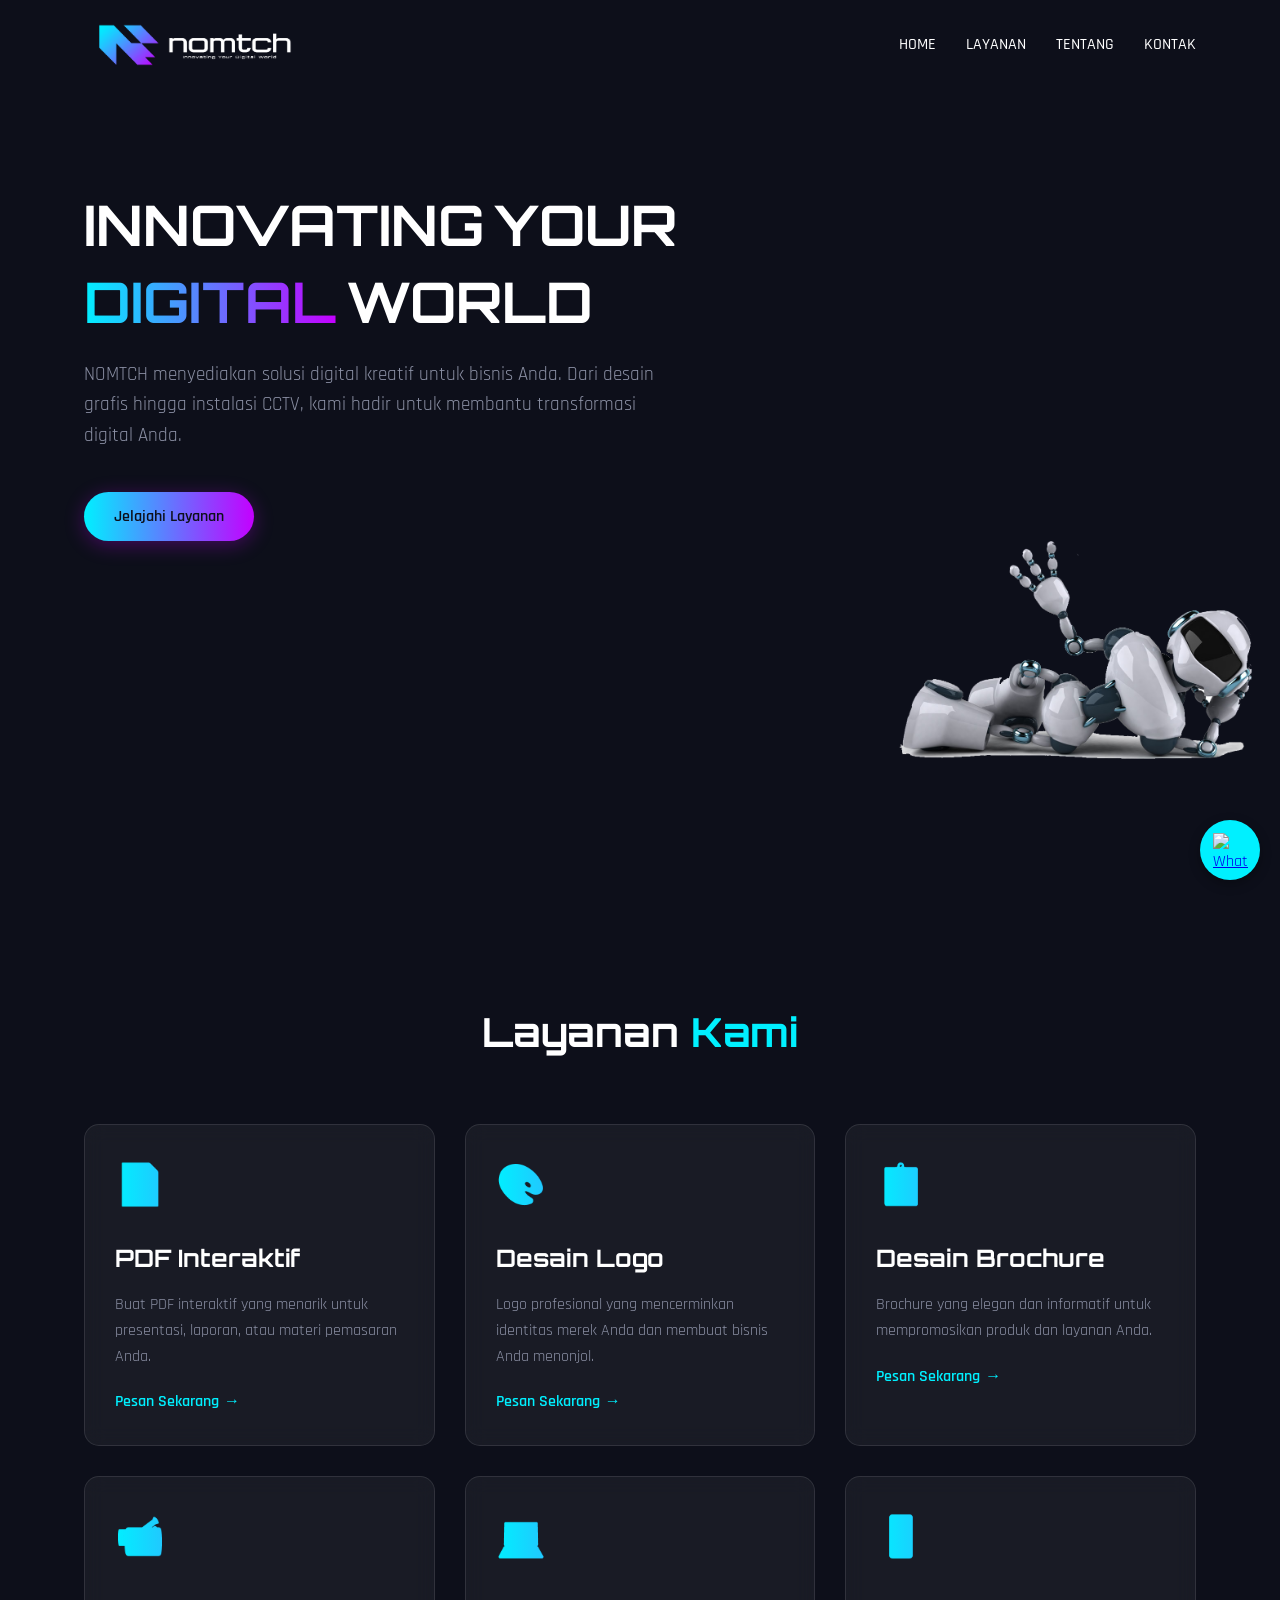
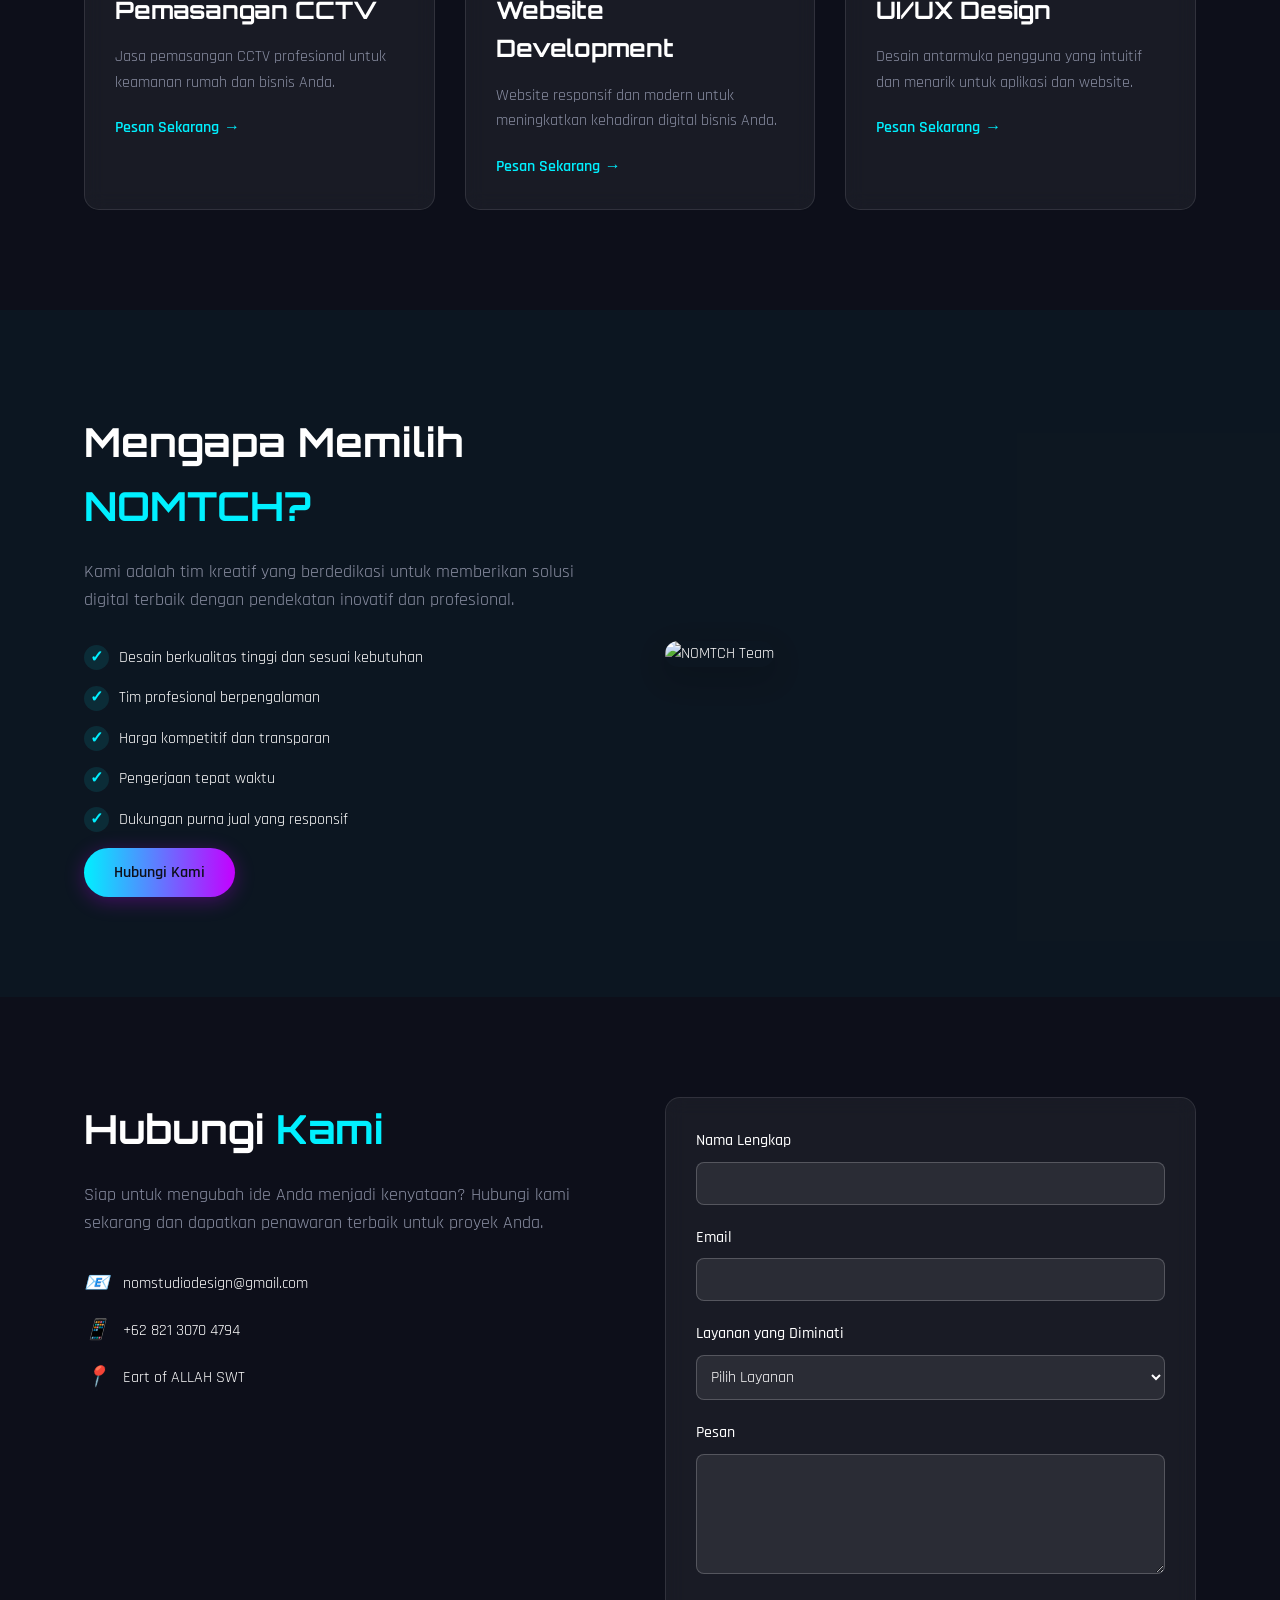
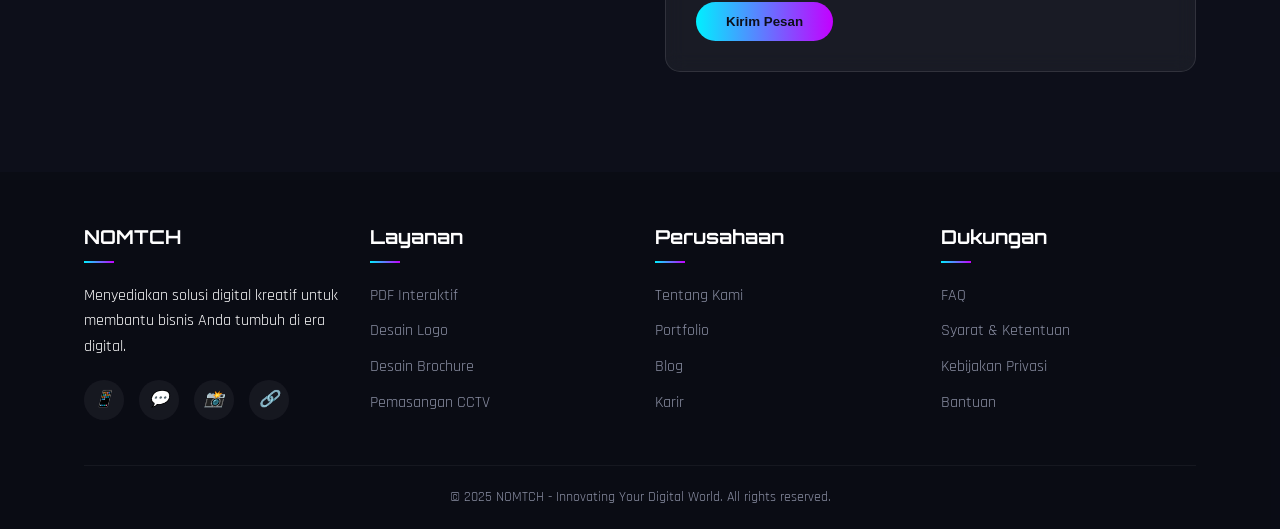
==== index.html @ b10a1c75 "first commit" ====
<!DOCTYPE html>
<html lang="id">
  <head>
    <meta charset="UTF-8" />
    <meta name="viewport" content="width=device-width, initial-scale=1.0" />
    <title>NOMTCH - Innovating Your Digital World</title>
    <link rel="icon" type="image/png" href="icon.png" />
    <link rel="preconnect" href="https://fonts.googleapis.com" />
    <link rel="preconnect" href="https://fonts.gstatic.com" crossorigin />
    <link
      href="https://fonts.googleapis.com/css2?family=Orbitron:wght@400;700;900&family=Rajdhani:wght@300;400;500;600;700&display=swap"
      rel="stylesheet"
    />
    <script src="https://cdnjs.cloudflare.com/ajax/libs/gsap/3.12.2/gsap.min.js"></script>
    <script src="https://cdnjs.cloudflare.com/ajax/libs/gsap/3.12.2/ScrollTrigger.min.js"></script>

    <style>
      :root {
        --dark: #0d0f1a;
        --cyan: #00f0ff;
        --purple: #c400ff;
        --white: #ffffff;
        --gray: #8a8fa3;
      }

      * {
        margin: 0;
        padding: 0;
        box-sizing: border-box;
      }

      body {
        font-family: 'Rajdhani', sans-serif;
        background-color: var(--dark);
        color: var(--white);
        overflow-x: hidden;
        line-height: 1.6;
      }

      h1,
      h2,
      h3,
      h4,
      h5 {
        font-family: 'Orbitron', sans-serif;
        font-weight: 700;
        margin-bottom: 1rem;
      }

      .container {
        width: 90%;
        max-width: 1200px;
        margin: 0 auto;
        padding: 0 20px;
      }

      /* Header & Navigation */
      header {
        padding: 20px 0;
        position: fixed;
        width: 100%;
        z-index: 1000;
        transition: background 0.3s ease;
      }

      header.scrolled {
        background: rgba(13, 15, 26, 0.95);
        backdrop-filter: blur(10px);
        box-shadow: 0 5px 20px rgba(0, 0, 0, 0.2);
      }

      .header-container {
        display: flex;
        justify-content: space-between;
        align-items: center;
      }

      .logo {
        display: inline-block;
      }

      .logo-img {
        height: 50px; /* atur sesuai kebutuhan */
        width: auto;
        display: block;
      }

      .nav-links {
        display: flex;
        list-style: none;
      }

      .nav-links li {
        margin-left: 30px;
      }

      .nav-links a {
        color: var(--white);
        text-decoration: none;
        font-weight: 500;
        font-size: 16px;
        transition: color 0.3s ease;
        position: relative;
        text-transform: uppercase;
      }

      .nav-links a:hover {
        color: var(--cyan);
      }

      .nav-links a::after {
        content: '';
        position: absolute;
        width: 0;
        height: 2px;
        bottom: -5px;
        left: 0;
        background: linear-gradient(90deg, var(--cyan), var(--purple));
        transition: width 0.3s ease;
      }

      .nav-links a:hover::after {
        width: 100%;
      }

      .mobile-menu-btn {
        display: none;
        background: none;
        border: none;
        color: var(--white);
        font-size: 24px;
        cursor: pointer;
      }

      /* WhatsApp Floating Button */
      .whatsapp-float {
        position: fixed;
        width: 60px;
        height: 60px;
        bottom: 20px;
        right: 20px;
        background-color: var(--cyan);
        border-radius: 50%;
        display: flex;
        align-items: center;
        justify-content: center;
        box-shadow: 0px 4px 12px rgba(0, 0, 0, 0.3);
        z-index: 999;
        transition: transform 0.3s ease, box-shadow 0.3s ease;
      }

      .whatsapp-float img {
        width: 35px;
        height: 35px;
      }

      .whatsapp-float:hover {
        transform: scale(1.1);
        box-shadow: 0px 6px 16px rgba(0, 0, 0, 0.4);
      }

      /* Hero Section */
      .hero {
        min-height: 100vh;
        display: flex;
        align-items: center;
        padding: 100px 0 50px;
        position: relative;
        overflow: hidden;
      }

      .hero-grid {
        display: grid;
        grid-template-columns: repeat(auto-fit, minmax(300px, 1fr));
        align-items: center;
        gap: 40px;
      }

      .hero-content {
        max-width: 650px;
        position: relative;
        z-index: 2;
      }

      .hero-title {
        font-size: 3.5rem;
        margin-bottom: 1.5rem;
        line-height: 1.2;
        display: flex;
        flex-wrap: wrap;
        gap: 10px;
        text-transform: uppercase; /* semua huruf gede */
      }

      .hero-title .word {
        opacity: 0;
        transform: translateY(30px);
        animation: fadeInUp 0.6s forwards;
      }

      .hero-title .word:nth-child(1) {
        animation-delay: 0.2s;
      }
      .hero-title .word:nth-child(2) {
        animation-delay: 0.4s;
      }
      .hero-title .word:nth-child(3) {
        animation-delay: 0.6s;
      }
      .hero-title .word:nth-child(4) {
        animation-delay: 0.8s;
      }

      .hero-title .gradient {
        background: linear-gradient(90deg, var(--cyan), var(--purple));
        -webkit-background-clip: text;
        background-clip: text;
        color: transparent;
      }

      .hero-desc {
        font-size: 1.2rem;
        color: var(--gray);
        margin-bottom: 2.5rem;
        max-width: 90%;
        opacity: 0;
        transform: translateY(20px);
        animation: fadeInUp 0.6s forwards 1s;
      }

      .btn {
        display: inline-block;
        padding: 12px 30px;
        border-radius: 30px;
        text-decoration: none;
        font-weight: 600;
        font-size: 16px;
        transition: all 0.3s ease;
        cursor: pointer;
        border: none;
        outline: none;
        position: relative;
        z-index: 3;
        opacity: 0;
        transform: translateY(20px);
        animation: fadeInUp 0.6s forwards 1.4s;
      }

      .btn-primary {
        background: linear-gradient(90deg, var(--cyan), var(--purple));
        color: var(--dark);
        box-shadow: 0 4px 20px rgba(196, 0, 255, 0.3);
      }

      .btn-primary:hover {
        transform: translateY(-3px);
        box-shadow: 0 8px 25px rgba(196, 0, 255, 0.4);
      }

      .hero-image {
        display: flex;
        justify-content: flex-end; /* dorong ke kanan */
        align-items: center;
        position: relative;
      }

      .hero-image img {
        max-width: 100%;
        width: 400px; /* atur ukuran sesuai selera */
        animation: float 4s ease-in-out infinite;
        margin-right: -80px; /* tarik lebih kanan, adjust angka ini */
        margin-bottom: 0px;
      }

      /* Animations */
      @keyframes fadeInUp {
        to {
          opacity: 1;
          transform: translateY(0);
        }
      }

      @keyframes float {
        0% {
          transform: translateY(0);
        }
        50% {
          transform: translateY(-20px);
        }
        100% {
          transform: translateY(0);
        }
      }

      /* Services Section */
      .services {
        padding: 100px 0;
      }

      .section-title {
        text-align: center;
        margin-bottom: 60px;
        font-size: 2.5rem;
      }

      .section-title span {
        color: var(--cyan);
      }

      .services-grid {
        display: grid;
        grid-template-columns: repeat(auto-fit, minmax(300px, 1fr));
        gap: 30px;
      }

      .service-card {
        background: rgba(255, 255, 255, 0.05);
        border-radius: 15px;
        padding: 30px;
        transition: transform 0.3s ease, box-shadow 0.3s ease;
        position: relative;
        overflow: hidden;
        backdrop-filter: blur(10px);
        border: 1px solid rgba(255, 255, 255, 0.1);
      }

      .service-card::before {
        content: '';
        position: absolute;
        top: 0;
        left: 0;
        width: 100%;
        height: 100%;
        background: linear-gradient(
          45deg,
          rgba(0, 240, 255, 0.1),
          rgba(196, 0, 255, 0.1)
        );
        opacity: 0;
        transition: opacity 0.3s ease;
        z-index: -1;
      }

      .service-card:hover {
        transform: translateY(-10px);
        box-shadow: 0 10px 30px rgba(0, 0, 0, 0.2);
      }

      .service-card:hover::before {
        opacity: 1;
      }

      .service-icon {
        font-size: 40px;
        margin-bottom: 20px;
        background: linear-gradient(90deg, var(--cyan), var(--purple));
        -webkit-background-clip: text;
        background-clip: text;
        color: transparent;
      }

      .service-title {
        font-size: 1.5rem;
        margin-bottom: 15px;
      }

      .service-desc {
        color: var(--gray);
        margin-bottom: 20px;
      }

      .service-link {
        color: var(--cyan);
        text-decoration: none;
        font-weight: 600;
        display: inline-flex;
        align-items: center;
      }

      .service-link span {
        margin-left: 5px;
        transition: transform 0.3s ease;
      }

      .service-link:hover span {
        transform: translateX(5px);
      }

      /* About Section */
      .about {
        padding: 100px 0;
        background: rgba(0, 240, 255, 0.03);
      }

      .about-grid {
        display: grid;
        grid-template-columns: 1fr 1fr;
        gap: 50px;
        align-items: center;
      }

      .about-content h2 {
        font-size: 2.5rem;
        margin-bottom: 20px;
      }

      .about-content h2 span {
        color: var(--cyan);
      }

      .about-desc {
        color: var(--gray);
        margin-bottom: 30px;
        font-size: 1.1rem;
      }

      .about-features {
        list-style: none;
      }

      .about-features li {
        margin-bottom: 15px;
        display: flex;
        align-items: center;
      }

      .about-features li::before {
        content: '✓';
        color: var(--cyan);
        font-weight: bold;
        margin-right: 10px;
        background: rgba(0, 240, 255, 0.1);
        width: 25px;
        height: 25px;
        border-radius: 50%;
        display: flex;
        align-items: center;
        justify-content: center;
      }

      .about-image {
        position: relative;
      }

      .about-img {
        width: 100%;
        border-radius: 15px;
        box-shadow: 0 10px 30px rgba(0, 0, 0, 0.2);
      }

      /* Contact Section */
      .contact {
        padding: 100px 0;
      }

      .contact-grid {
        display: grid;
        grid-template-columns: 1fr 1fr;
        gap: 50px;
      }

      .contact-info {
        padding-right: 30px;
      }

      .contact-title {
        font-size: 2.5rem;
        margin-bottom: 20px;
      }

      .contact-title span {
        color: var(--cyan);
      }

      .contact-desc {
        color: var(--gray);
        margin-bottom: 30px;
        font-size: 1.1rem;
      }

      .contact-details {
        list-style: none;
      }

      .contact-details li {
        margin-bottom: 15px;
        display: flex;
        align-items: center;
      }

      .contact-details li i {
        color: var(--cyan);
        font-size: 20px;
        margin-right: 15px;
        width: 24px;
      }

      .contact-form {
        background: rgba(255, 255, 255, 0.05);
        padding: 30px;
        border-radius: 15px;
        backdrop-filter: blur(10px);
        border: 1px solid rgba(255, 255, 255, 0.1);
      }

      .form-group {
        margin-bottom: 20px;
      }

      .form-label {
        display: block;
        margin-bottom: 8px;
        font-weight: 500;
      }

      .form-input,
      .form-textarea {
        width: 100%;
        padding: 12px 15px;
        border-radius: 8px;
        background: rgba(255, 255, 255, 0.05);
        border: 1px solid rgba(255, 255, 255, 0.1);
        color: var(--white);
        font-family: inherit;
        transition: border 0.3s ease;
      }

      .form-input:focus,
      .form-textarea:focus {
        outline: none;
        border-color: var(--cyan);
      }

      .form-textarea {
        min-height: 120px;
        resize: vertical;
      }

      .submit-btn {
        background: linear-gradient(90deg, var(--cyan), var(--purple));
        color: var(--dark);
        padding: 12px 30px;
        border: none;
        border-radius: 30px;
        font-weight: 600;
        cursor: pointer;
        transition: all 0.3s ease;
        display: inline-block;
      }

      .submit-btn:hover {
        transform: translateY(-3px);
        box-shadow: 0 8px 25px rgba(196, 0, 255, 0.4);
      }

      .form-input,
      .form-textarea,
      .form-input option {
        background-color: rgba(
          255,
          255,
          255,
          0.08
        ); /* transparan dikit biar nyatu */
        color: #fff; /* teks putih */
        border: 1px solid rgba(255, 255, 255, 0.2);
        border-radius: 8px;
        padding: 10px;
        font-size: 1rem;
      }

      .form-input:focus,
      .form-textarea:focus {
        outline: none;
        border-color: var(--cyan);
        box-shadow: 0 0 0 2px rgba(0, 240, 255, 0.3);
      }

      /* option dropdown pas kebuka */
      .form-input option {
        background: #1f2432; /* warna gelap biar kebaca */
        color: #fff;
      }

      /* Footer */
      footer {
        background: rgba(0, 0, 0, 0.2);
        padding: 50px 0 20px;
      }

      .footer-grid {
        display: grid;
        grid-template-columns: repeat(4, 1fr);
        gap: 30px;
        margin-bottom: 40px;
      }

      .footer-col h3 {
        font-size: 1.2rem;
        margin-bottom: 20px;
        position: relative;
        padding-bottom: 10px;
      }

      .footer-col h3::after {
        content: '';
        position: absolute;
        left: 0;
        bottom: 0;
        width: 30px;
        height: 2px;
        background: linear-gradient(90deg, var(--cyan), var(--purple));
      }

      .footer-links {
        list-style: none;
      }

      .footer-links li {
        margin-bottom: 10px;
      }

      .footer-links a {
        color: var(--gray);
        text-decoration: none;
        transition: color 0.3s ease;
      }

      .footer-links a:hover {
        color: var(--cyan);
      }

      .social-links {
        display: flex;
        gap: 15px;
        margin-top: 20px;
      }

      .social-links a {
        display: flex;
        align-items: center;
        justify-content: center;
        width: 40px;
        height: 40px;
        border-radius: 50%;
        background: rgba(255, 255, 255, 0.05);
        color: var(--white);
        text-decoration: none;
        transition: all 0.3s ease;
      }

      .social-links a:hover {
        background: linear-gradient(90deg, var(--cyan), var(--purple));
        transform: translateY(-3px);
      }

      .footer-bottom {
        text-align: center;
        padding-top: 20px;
        border-top: 1px solid rgba(255, 255, 255, 0.05);
        color: var(--gray);
        font-size: 0.9rem;
      }

      /* Stars Background */
      .stars {
        position: fixed;
        top: 0;
        left: 0;
        width: 100%;
        height: 100%;
        z-index: -2;
        pointer-events: none;
      }

      .star {
        position: absolute;
        background: var(--white);
        border-radius: 50%;
        animation: twinkle linear infinite;
      }

      @keyframes twinkle {
        0%,
        100% {
          opacity: 0.2;
        }
        50% {
          opacity: 1;
        }
      }

      /* Responsive Styles */
      @media (max-width: 992px) {
        .about-grid,
        .contact-grid {
          grid-template-columns: 1fr;
        }

        .footer-grid {
          grid-template-columns: repeat(2, 1fr);
        }

        .hero-title {
          font-size: 2.8rem;
        }
      }

      @media (max-width: 768px) {
        .nav-links {
          display: none;
          position: absolute;
          top: 80px;
          left: 0;
          width: 100%;
          background: rgba(13, 15, 26, 0.95);
          flex-direction: column;
          padding: 20px;
          backdrop-filter: blur(10px);
        }

        .nav-links.active {
          display: flex;
        }

        .nav-links li {
          margin: 15px 0;
        }

        .mobile-menu-btn {
          display: block;
        }

        .hero-title {
          font-size: 2.3rem;
        }

        .hero-desc {
          font-size: 1rem;
        }

        .section-title {
          font-size: 2rem;
        }
      }

      @media (max-width: 576px) {
        .footer-grid {
          grid-template-columns: 1fr;
        }

        .hero-title {
          font-size: 2rem;
        }
      }
    </style>
  </head>

  <!-- Floating WhatsApp -->
  <a href="https://wa.me/6282130704794" class="whatsapp-float" target="_blank">
    <img
      src="https://cdn-icons-png.flaticon.com/512/733/733585.png"
      alt="WhatsApp"
    />
  </a>

  <body>
    <!-- Stars Background -->
    <div class="stars" id="stars"></div>

    <!-- Header -->
    <header id="header">
      <div class="container header-container">
        <a href="#" class="logo">
          <img src="logo.png" alt="NOMTCH Logo" class="logo-img" />
        </a>

        <ul class="nav-links">
          <li><a href="#home">Home</a></li>
          <li><a href="#services">Layanan</a></li>
          <li><a href="#about">Tentang</a></li>
          <li><a href="#contact">Kontak</a></li>
        </ul>
        <button class="mobile-menu-btn">☰</button>
      </div>
    </header>

    <!-- Hero Section -->
    <section class="hero" id="home">
      <div class="container">
        <div class="hero-content">
          <h1 class="hero-title">
            <span class="word">Innovating</span>
            <span class="word">Your</span>
            <span class="word gradient">Digital</span>
            <span class="word">World</span>
          </h1>
          <p class="hero-desc">
            NOMTCH menyediakan solusi digital kreatif untuk bisnis Anda. Dari
            desain grafis hingga instalasi CCTV, kami hadir untuk membantu
            transformasi digital Anda.
          </p>
          <a href="#services" class="btn btn-primary">Jelajahi Layanan</a>
        </div>

        <!-- Astronaut Image -->
        <div class="hero-image">
          <img src="robot.png" alt="Astronaut" />
        </div>
      </div>
    </section>

    <!-- Services Section -->
    <section class="services" id="services">
      <div class="container">
        <h2 class="section-title">Layanan <span>Kami</span></h2>
        <div class="services-grid">
          <div class="service-card">
            <div class="service-icon">📄</div>
            <h3 class="service-title">PDF Interaktif</h3>
            <p class="service-desc">
              Buat PDF interaktif yang menarik untuk presentasi, laporan, atau
              materi pemasaran Anda.
            </p>
            <a href="#contact" class="service-link"
              >Pesan Sekarang <span>→</span></a
            >
          </div>
          <div class="service-card">
            <div class="service-icon">🎨</div>
            <h3 class="service-title">Desain Logo</h3>
            <p class="service-desc">
              Logo profesional yang mencerminkan identitas merek Anda dan
              membuat bisnis Anda menonjol.
            </p>
            <a href="#contact" class="service-link"
              >Pesan Sekarang <span>→</span></a
            >
          </div>
          <div class="service-card">
            <div class="service-icon">📋</div>
            <h3 class="service-title">Desain Brochure</h3>
            <p class="service-desc">
              Brochure yang elegan dan informatif untuk mempromosikan produk dan
              layanan Anda.
            </p>
            <a href="#contact" class="service-link"
              >Pesan Sekarang <span>→</span></a
            >
          </div>
          <div class="service-card">
            <div class="service-icon">📹</div>
            <h3 class="service-title">Pemasangan CCTV</h3>
            <p class="service-desc">
              Jasa pemasangan CCTV profesional untuk keamanan rumah dan bisnis
              Anda.
            </p>
            <a href="#contact" class="service-link"
              >Pesan Sekarang <span>→</span></a
            >
          </div>
          <div class="service-card">
            <div class="service-icon">💻</div>
            <h3 class="service-title">Website Development</h3>
            <p class="service-desc">
              Website responsif dan modern untuk meningkatkan kehadiran digital
              bisnis Anda.
            </p>
            <a href="#contact" class="service-link"
              >Pesan Sekarang <span>→</span></a
            >
          </div>
          <div class="service-card">
            <div class="service-icon">📱</div>
            <h3 class="service-title">UI/UX Design</h3>
            <p class="service-desc">
              Desain antarmuka pengguna yang intuitif dan menarik untuk aplikasi
              dan website.
            </p>
            <a href="#contact" class="service-link"
              >Pesan Sekarang <span>→</span></a
            >
          </div>
        </div>
      </div>
    </section>

    <!-- About Section -->
    <section class="about" id="about">
      <div class="container">
        <div class="about-grid">
          <div class="about-content">
            <h2>Mengapa Memilih <span>NOMTCH?</span></h2>
            <p class="about-desc">
              Kami adalah tim kreatif yang berdedikasi untuk memberikan solusi
              digital terbaik dengan pendekatan inovatif dan profesional.
            </p>
            <ul class="about-features">
              <li>Desain berkualitas tinggi dan sesuai kebutuhan</li>
              <li>Tim profesional berpengalaman</li>
              <li>Harga kompetitif dan transparan</li>
              <li>Pengerjaan tepat waktu</li>
              <li>Dukungan purna jual yang responsif</li>
            </ul>
            <a href="#contact" class="btn btn-primary">Hubungi Kami</a>
          </div>
          <div class="about-image">
            <img
              src="https://images.unsplash.com/photo-1533750349088-cd871a92f312?ixlib=rb-4.0.3&ixid=M3wxMjA3fDB8MHxwaG90by1wYWdlfHx8fGVufDB8fHx8fA%3D%3D&auto=format&fit=crop&w=800&q=80"
              alt="NOMTCH Team"
              class="about-img"
            />
          </div>
        </div>
      </div>
    </section>

    <!-- Contact Section -->
    <section class="contact" id="contact">
      <div class="container">
        <div class="contact-grid">
          <div class="contact-info">
            <h2 class="contact-title">Hubungi <span>Kami</span></h2>
            <p class="contact-desc">
              Siap untuk mengubah ide Anda menjadi kenyataan? Hubungi kami
              sekarang dan dapatkan penawaran terbaik untuk proyek Anda.
            </p>
            <ul class="contact-details">
              <li><i>📧</i> nomstudiodesign@gmail.com</li>
              <li><i>📱</i> +62 821 3070 4794</li>
              <li><i>📍</i> Eart of ALLAH SWT</li>
            </ul>
          </div>
          <div class="contact-form">
            <form id="contactForm">
              <div class="form-group">
                <label for="name" class="form-label">Nama Lengkap</label>
                <input
                  type="text"
                  id="name"
                  name="name"
                  class="form-input"
                  required
                />
              </div>

              <div class="form-group">
                <label for="email" class="form-label">Email</label>
                <input
                  type="email"
                  id="email"
                  name="email"
                  class="form-input"
                  required
                />
              </div>

              <div class="form-group">
                <label for="service" class="form-label"
                  >Layanan yang Diminati</label
                >
                <select id="service" name="service" class="form-input" required>
                  <option value="">Pilih Layanan</option>
                  <option value="pdf">PDF Interaktif</option>
                  <option value="logo">Desain Logo</option>
                  <option value="brochure">Desain Brochure</option>
                  <option value="cctv">Pemasangan CCTV</option>
                  <option value="website">Website Development</option>
                  <option value="uiux">UI/UX Design</option>
                </select>
              </div>

              <div class="form-group">
                <label for="message" class="form-label">Pesan</label>
                <textarea
                  id="message"
                  name="message"
                  class="form-textarea"
                  required
                ></textarea>
              </div>

              <button type="submit" class="submit-btn">Kirim Pesan</button>
            </form>
          </div>
        </div>
      </div>
    </section>

    <!-- Footer -->
    <footer>
      <div class="container">
        <div class="footer-grid">
          <div class="footer-col">
            <h3>NOMTCH</h3>
            <p>
              Menyediakan solusi digital kreatif untuk membantu bisnis Anda
              tumbuh di era digital.
            </p>
            <div class="social-links">
              <a href="#"><i>📱</i></a>
              <a href="#"><i>💬</i></a>
              <a href="#"><i>📸</i></a>
              <a href="#"><i>🔗</i></a>
            </div>
          </div>
          <div class="footer-col">
            <h3>Layanan</h3>
            <ul class="footer-links">
              <li><a href="#">PDF Interaktif</a></li>
              <li><a href="#">Desain Logo</a></li>
              <li><a href="#">Desain Brochure</a></li>
              <li><a href="#">Pemasangan CCTV</a></li>
            </ul>
          </div>
          <div class="footer-col">
            <h3>Perusahaan</h3>
            <ul class="footer-links">
              <li><a href="#">Tentang Kami</a></li>
              <li><a href="#">Portfolio</a></li>
              <li><a href="#">Blog</a></li>
              <li><a href="#">Karir</a></li>
            </ul>
          </div>
          <div class="footer-col">
            <h3>Dukungan</h3>
            <ul class="footer-links">
              <li><a href="#">FAQ</a></li>
              <li><a href="#">Syarat & Ketentuan</a></li>
              <li><a href="#">Kebijakan Privasi</a></li>
              <li><a href="#">Bantuan</a></li>
            </ul>
          </div>
        </div>
        <div class="footer-bottom">
          <p>
            &copy; 2025 NOMTCH - Innovating Your Digital World. All rights
            reserved.
          </p>
        </div>
      </div>
    </footer>

    <script src="https://cdn.jsdelivr.net/npm/emailjs-com@3/dist/email.min.js"></script>

    <script>
      // Create stars background
      function createStars() {
        const stars = document.getElementById('stars')
        const starsCount = 150

        for (let i = 0; i < starsCount; i++) {
          const star = document.createElement('div')
          star.classList.add('star')

          const size = Math.random() * 3
          star.style.width = `${size}px`
          star.style.height = `${size}px`

          star.style.left = `${Math.random() * 100}%`
          star.style.top = `${Math.random() * 100}%`

          star.style.animationDuration = `${Math.random() * 3 + 2}s`
          star.style.animationDelay = `${Math.random() * 2}s`

          stars.appendChild(star)
        }
      }

      // Header scroll effect
      function handleHeaderScroll() {
        const header = document.getElementById('header')
        if (window.scrollY > 50) {
          header.classList.add('scrolled')
        } else {
          header.classList.remove('scrolled')
        }
      }

      // GSAP Animations
      function initAnimations() {
        // Register ScrollTrigger plugin
        gsap.registerPlugin(ScrollTrigger)

        // Hero section animation
        gsap.from('.hero-title', {
          duration: 1,
          y: 50,
          opacity: 0,
          ease: 'power3.out'
        })

        gsap.from('.hero-desc', {
          duration: 1,
          y: 30,
          opacity: 0,
          delay: 0.3,
          ease: 'power3.out'
        })

        gsap.from('.btn-primary', {
          duration: 1,
          y: 30,
          opacity: 0,
          delay: 0.6,
          ease: 'power3.out'
        })

        // Services animation
        gsap.from('.service-card', {
          scrollTrigger: {
            trigger: '.services',
            start: 'top 80%'
          },
          duration: 0.8,
          y: 50,
          opacity: 0,
          stagger: 0.2,
          ease: 'power3.out'
        })

        // About section animation
        gsap.from('.about-content', {
          scrollTrigger: {
            trigger: '.about',
            start: 'top 80%'
          },
          duration: 1,
          x: -50,
          opacity: 0,
          ease: 'power3.out'
        })

        gsap.from('.about-img', {
          scrollTrigger: {
            trigger: '.about',
            start: 'top 80%'
          },
          duration: 1,
          x: 50,
          opacity: 0,
          ease: 'power3.out'
        })

        // Contact section animation
        gsap.from('.contact-info', {
          scrollTrigger: {
            trigger: '.contact',
            start: 'top 80%'
          },
          duration: 1,
          x: -50,
          opacity: 0,
          ease: 'power3.out'
        })

        gsap.from('.contact-form', {
          scrollTrigger: {
            trigger: '.contact',
            start: 'top 80%'
          },
          duration: 1,
          x: 50,
          opacity: 0,
          ease: 'power3.out'
        })
      }

      // EMAILJS

      ;(function () {
        emailjs.init('jaUDXIFQC9A7j6F-B') // public key lu
      })()

      document
        .getElementById('contactForm')
        .addEventListener('submit', function (e) {
          e.preventDefault()

          const form = e.target
          const templateParams = {
            name: form.name.value,
            email: form.email.value,
            service: form.service.value,
            message: form.message.value
          }

          // 1. Kirim pesan utama (masuk ke inbox lu / admin)
          emailjs
            .send('service_rhet2fp', 'template_3m1vei7', templateParams)
            .then(
              function () {
                console.log('Pesan utama terkirim ke admin ✅')

                // 2. Kirim auto-reply ke user
                emailjs
                  .send('service_rhet2fp', 'template_etfncgn', templateParams)
                  .then(
                    function () {
                      alert('Pesan berhasil dikirim! Silakan cek email kamu 🚀')
                      form.reset()
                    },
                    function (error) {
                      console.error('Gagal kirim auto-reply:', error)
                    }
                  )
              },
              function (error) {
                alert('Gagal kirim pesan: ' + JSON.stringify(error))
              }
            )
        })

      // Mobile menu toggle
      function initMobileMenu() {
        const mobileMenuBtn = document.querySelector('.mobile-menu-btn')
        const navLinks = document.querySelector('.nav-links')

        mobileMenuBtn.addEventListener('click', function () {
          navLinks.classList.toggle('active')
        })

        // Close menu when clicking on a link
        const navItems = document.querySelectorAll('.nav-links a')
        navItems.forEach((item) => {
          item.addEventListener('click', function () {
            navLinks.classList.remove('active')
          })
        })
      }

      // Smooth scrolling for navigation links
      function initSmoothScrolling() {
        document.querySelectorAll('a[href^="#"]').forEach((anchor) => {
          anchor.addEventListener('click', function (e) {
            e.preventDefault()

            const targetId = this.getAttribute('href')
            if (targetId === '#') return

            const targetElement = document.querySelector(targetId)
            if (targetElement) {
              window.scrollTo({
                top: targetElement.offsetTop - 80,
                behavior: 'smooth'
              })
            }
          })
        })
      }

      // Initialize everything when DOM is loaded
      document.addEventListener('DOMContentLoaded', function () {
        createStars()
        window.addEventListener('scroll', handleHeaderScroll)
        initAnimations()
        handleFormSubmit()
        initMobileMenu()
        initSmoothScrolling()
      })
    </script>
  </body>
</html>
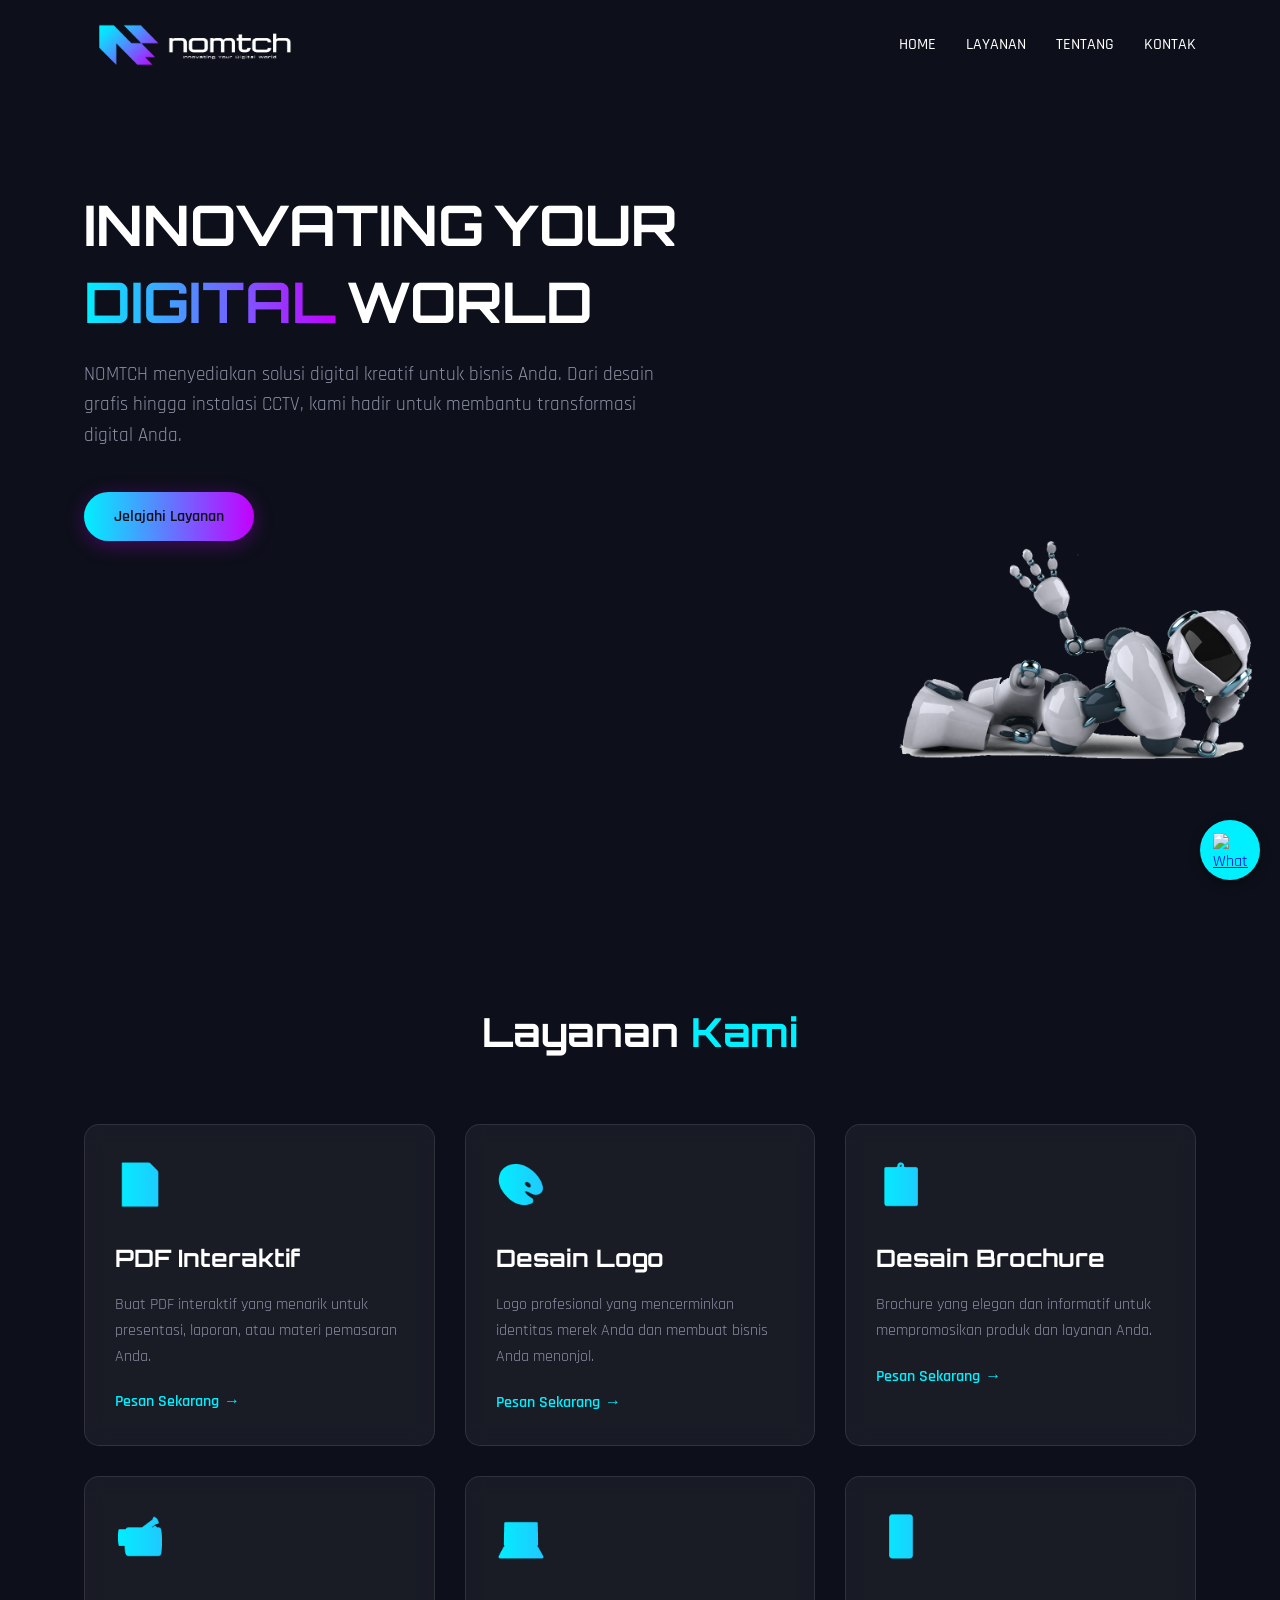
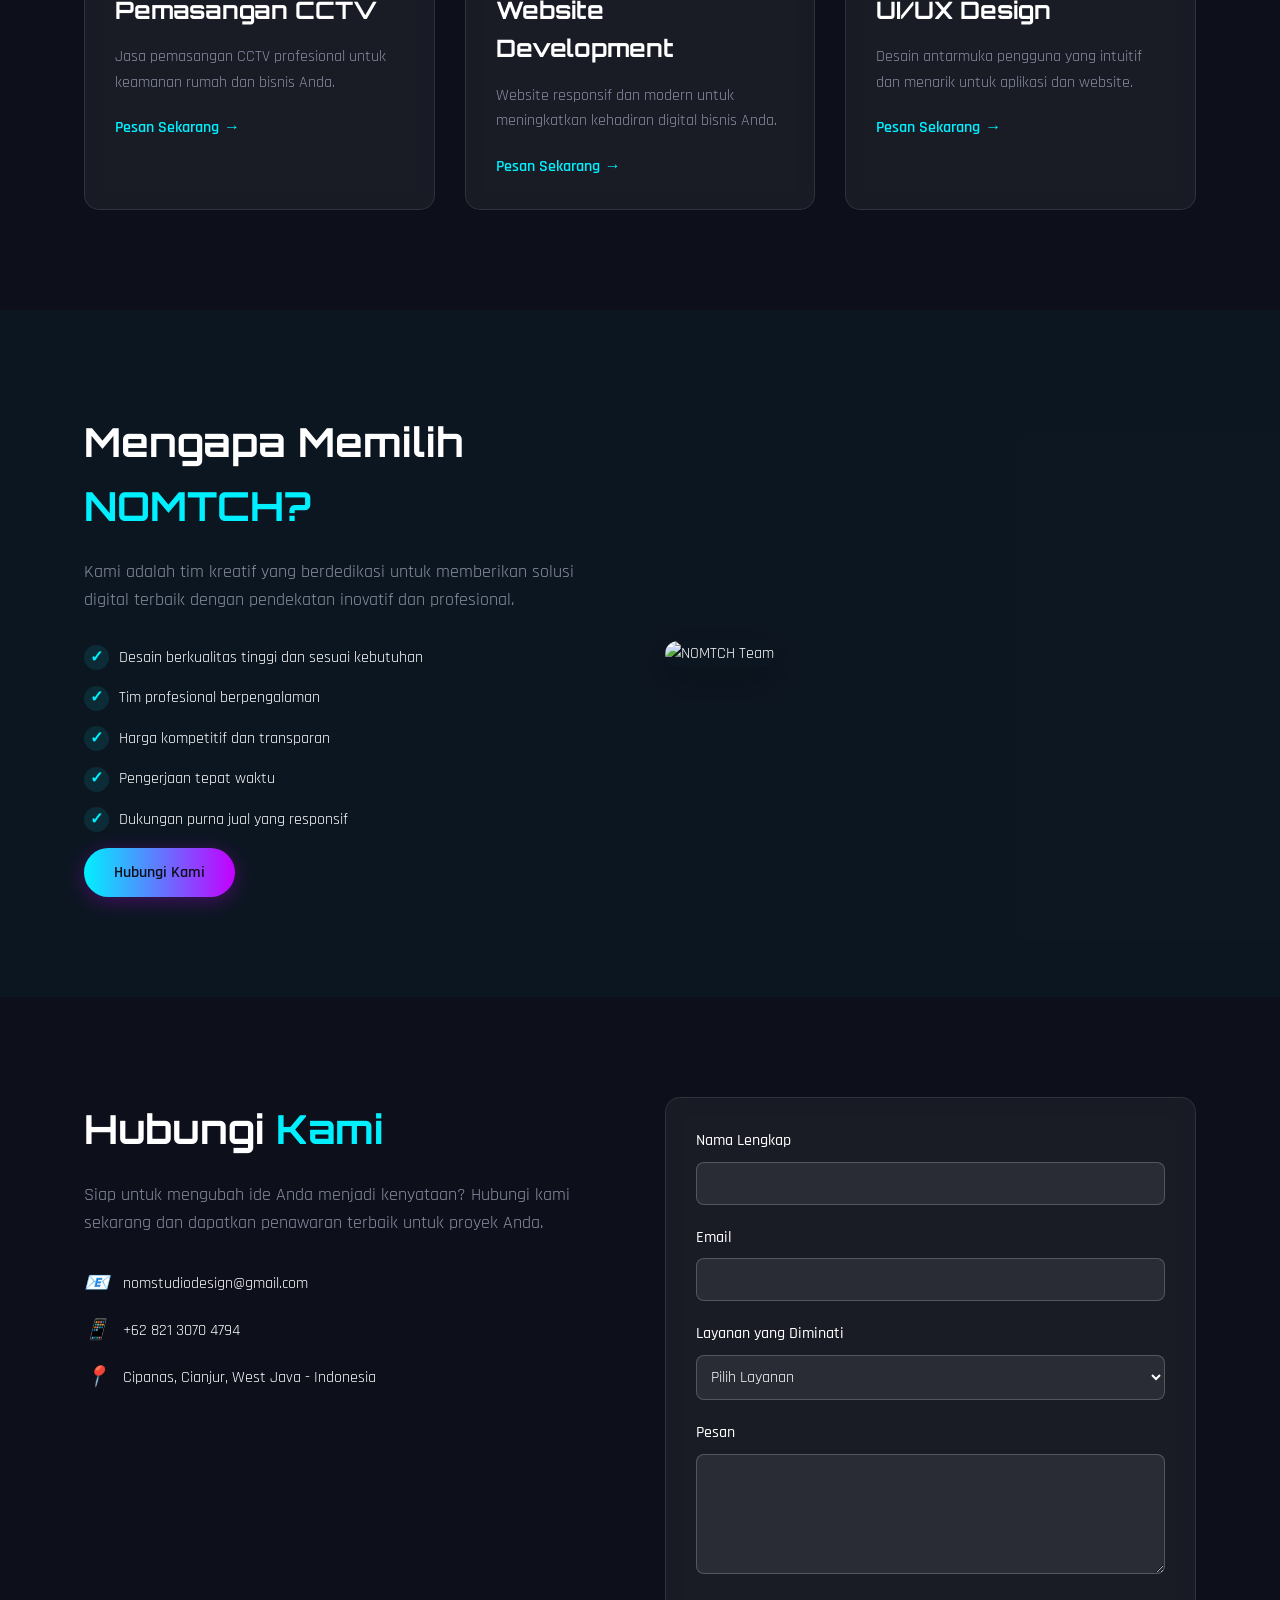
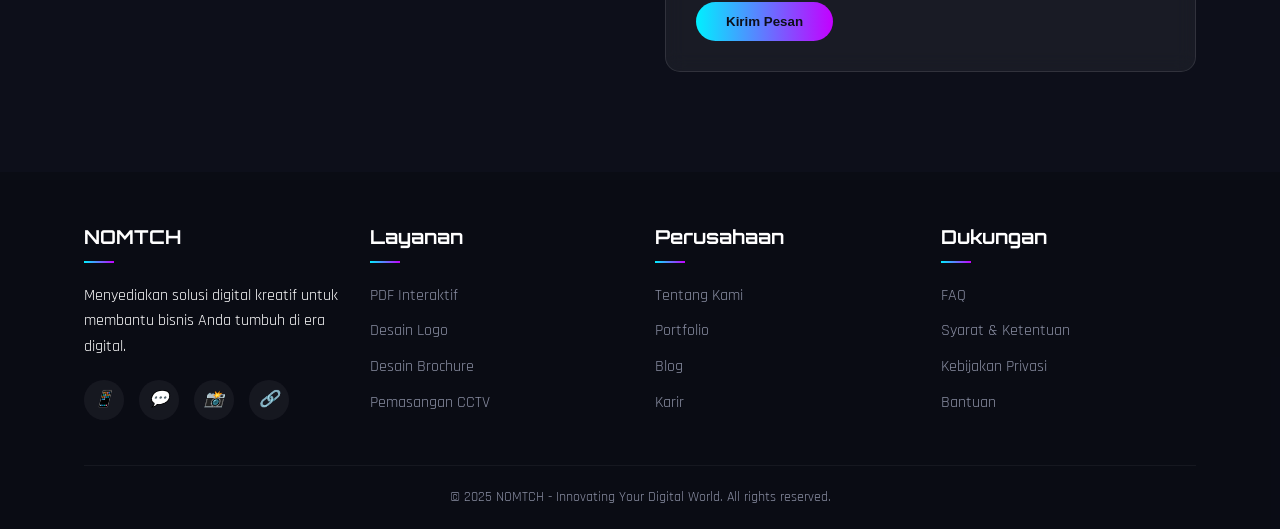
==== commit b7a8d5e7: "Update index.html" ====
--- a/index.html
+++ b/index.html
@@ -928,7 +928,7 @@
             <ul class="contact-details">
               <li><i>📧</i> nomstudiodesign@gmail.com</li>
               <li><i>📱</i> +62 821 3070 4794</li>
-              <li><i>📍</i> Eart of ALLAH SWT</li>
+              <li><i>📍</i>Cipanas, Cianjur, West Java - Indonesia </li>
             </ul>
           </div>
           <div class="contact-form">
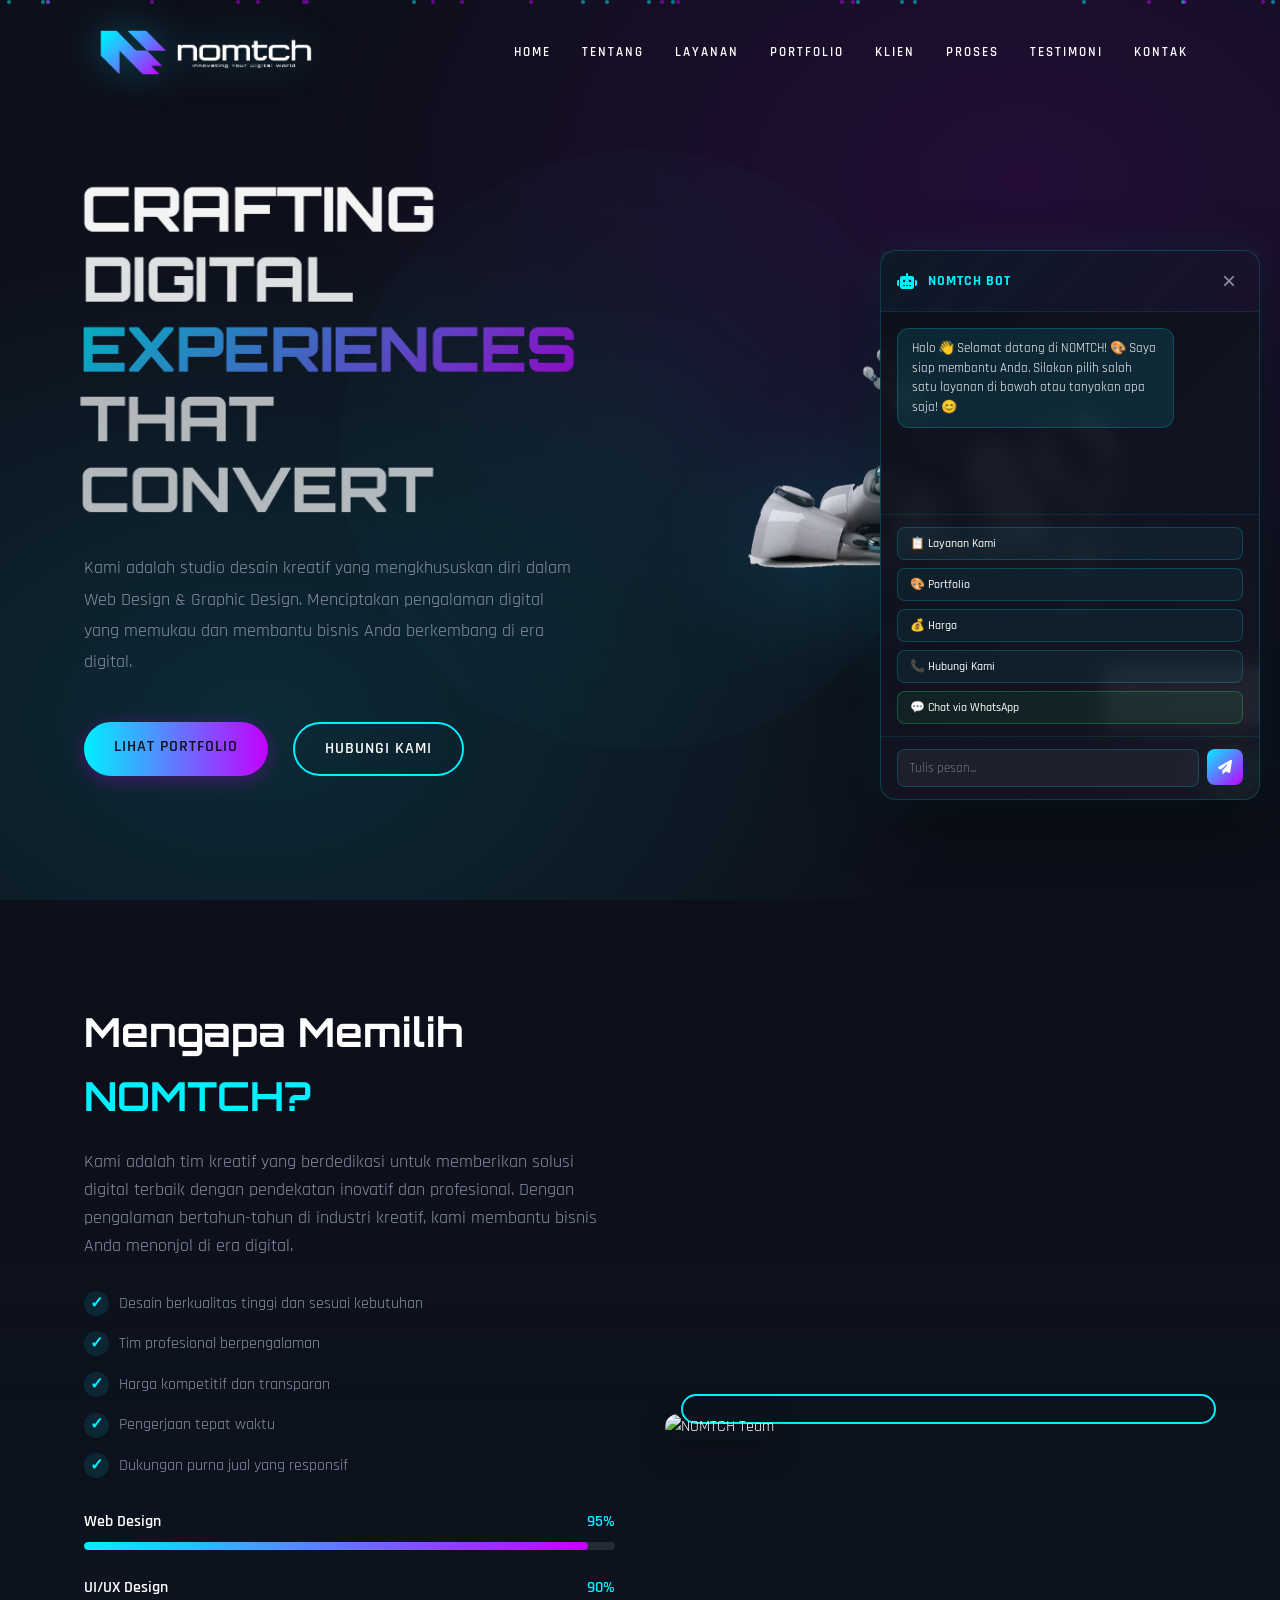
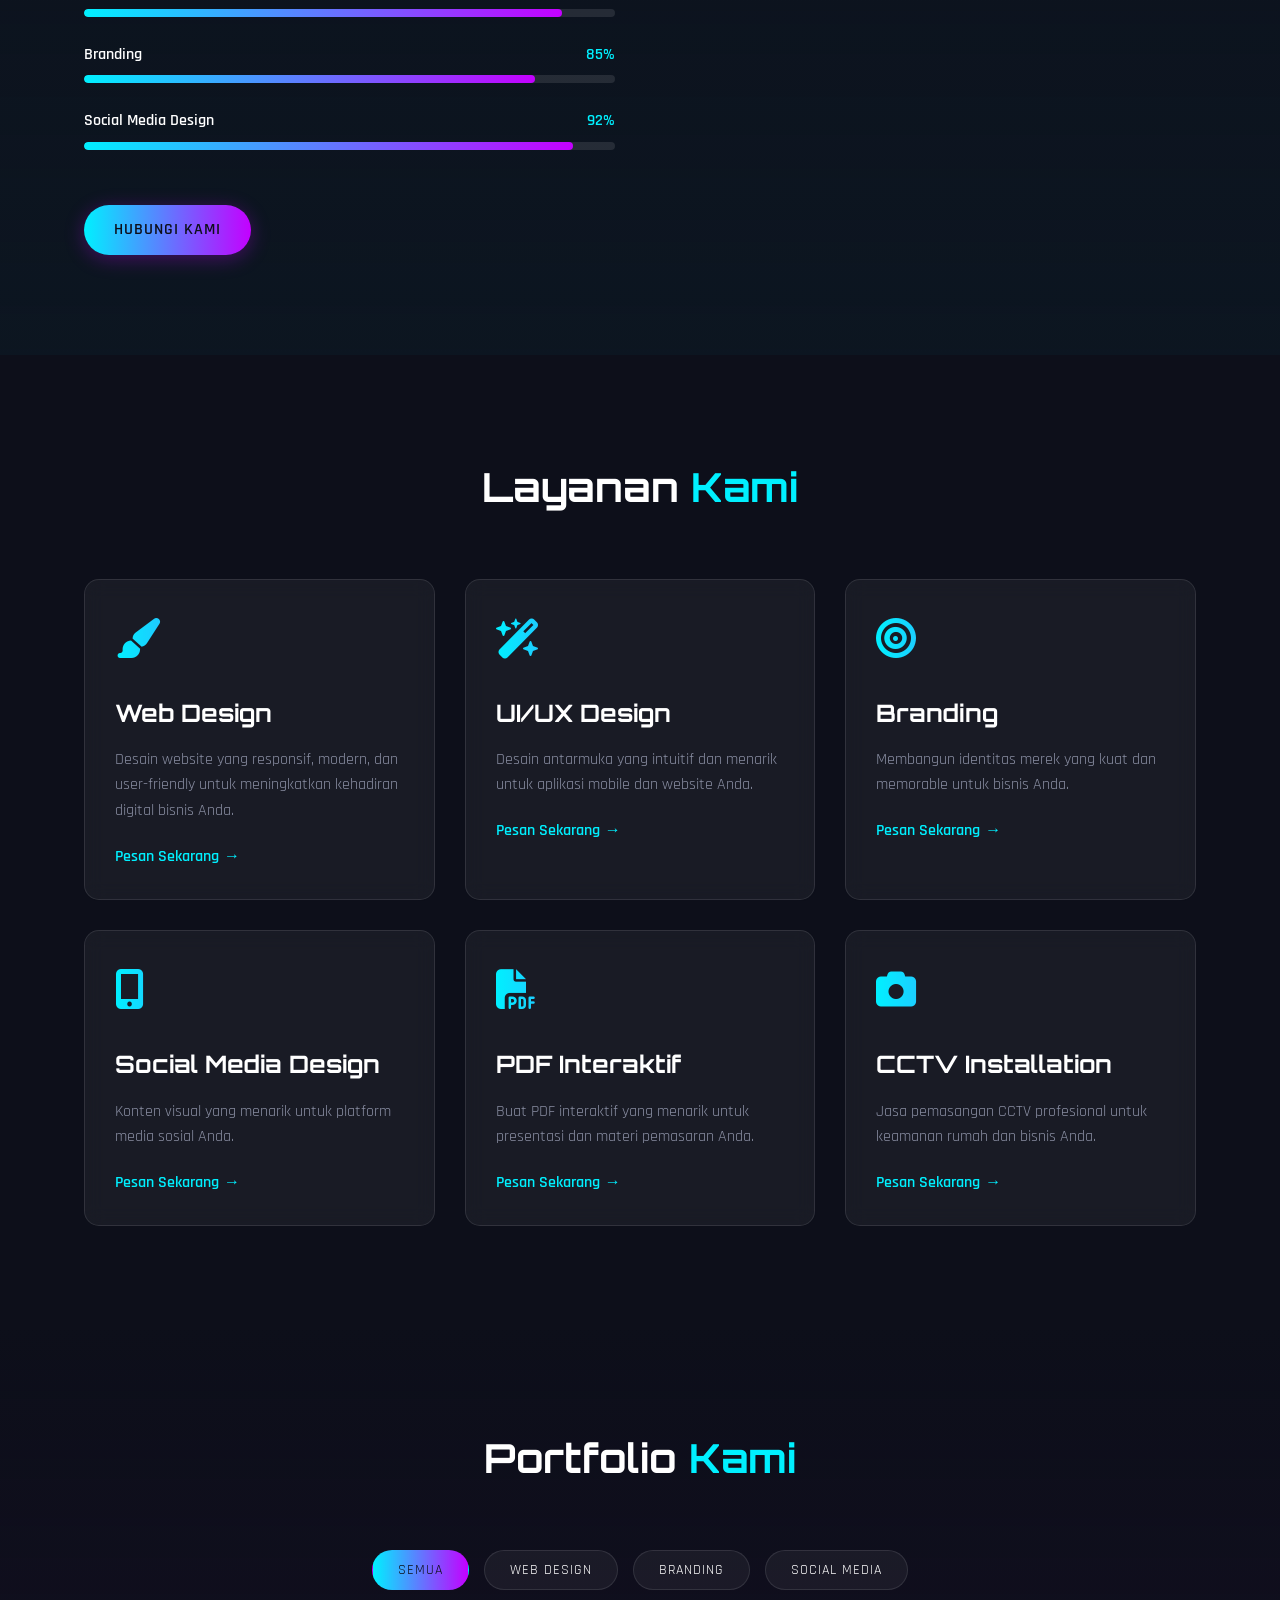
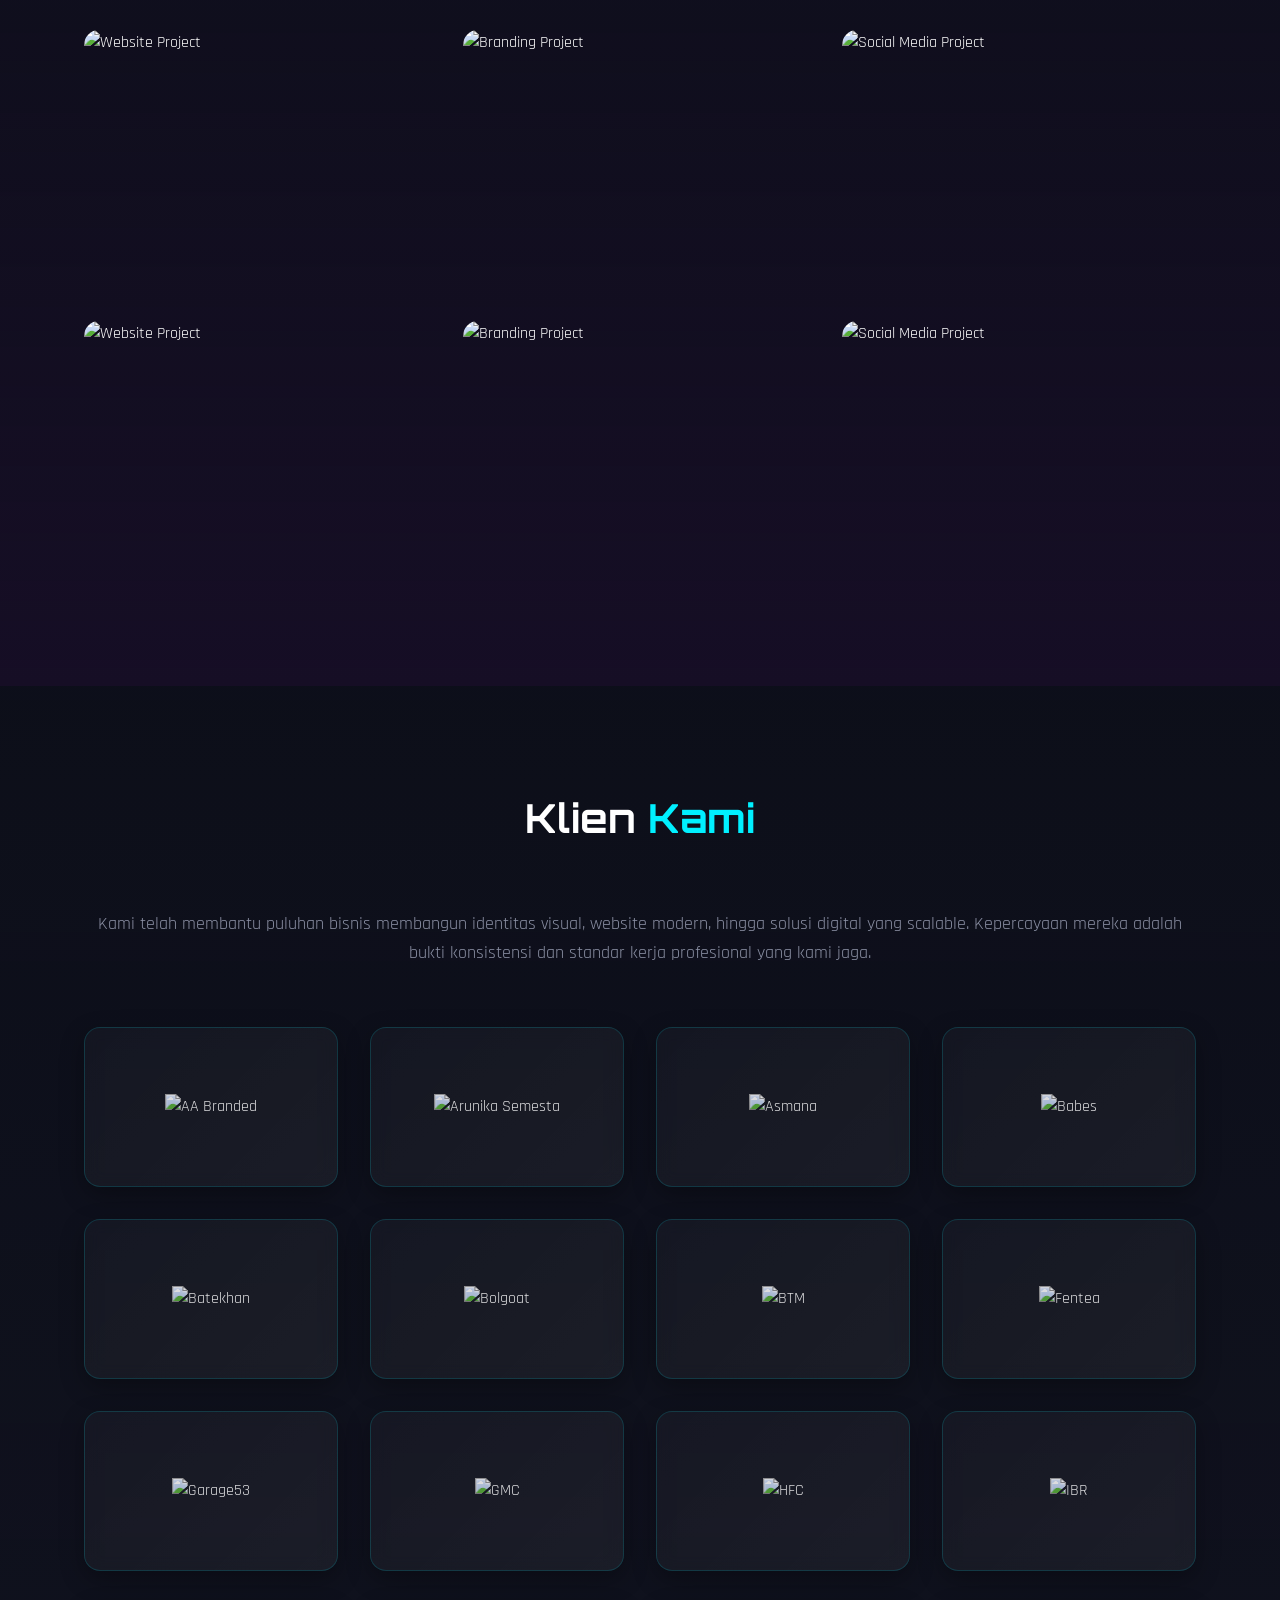
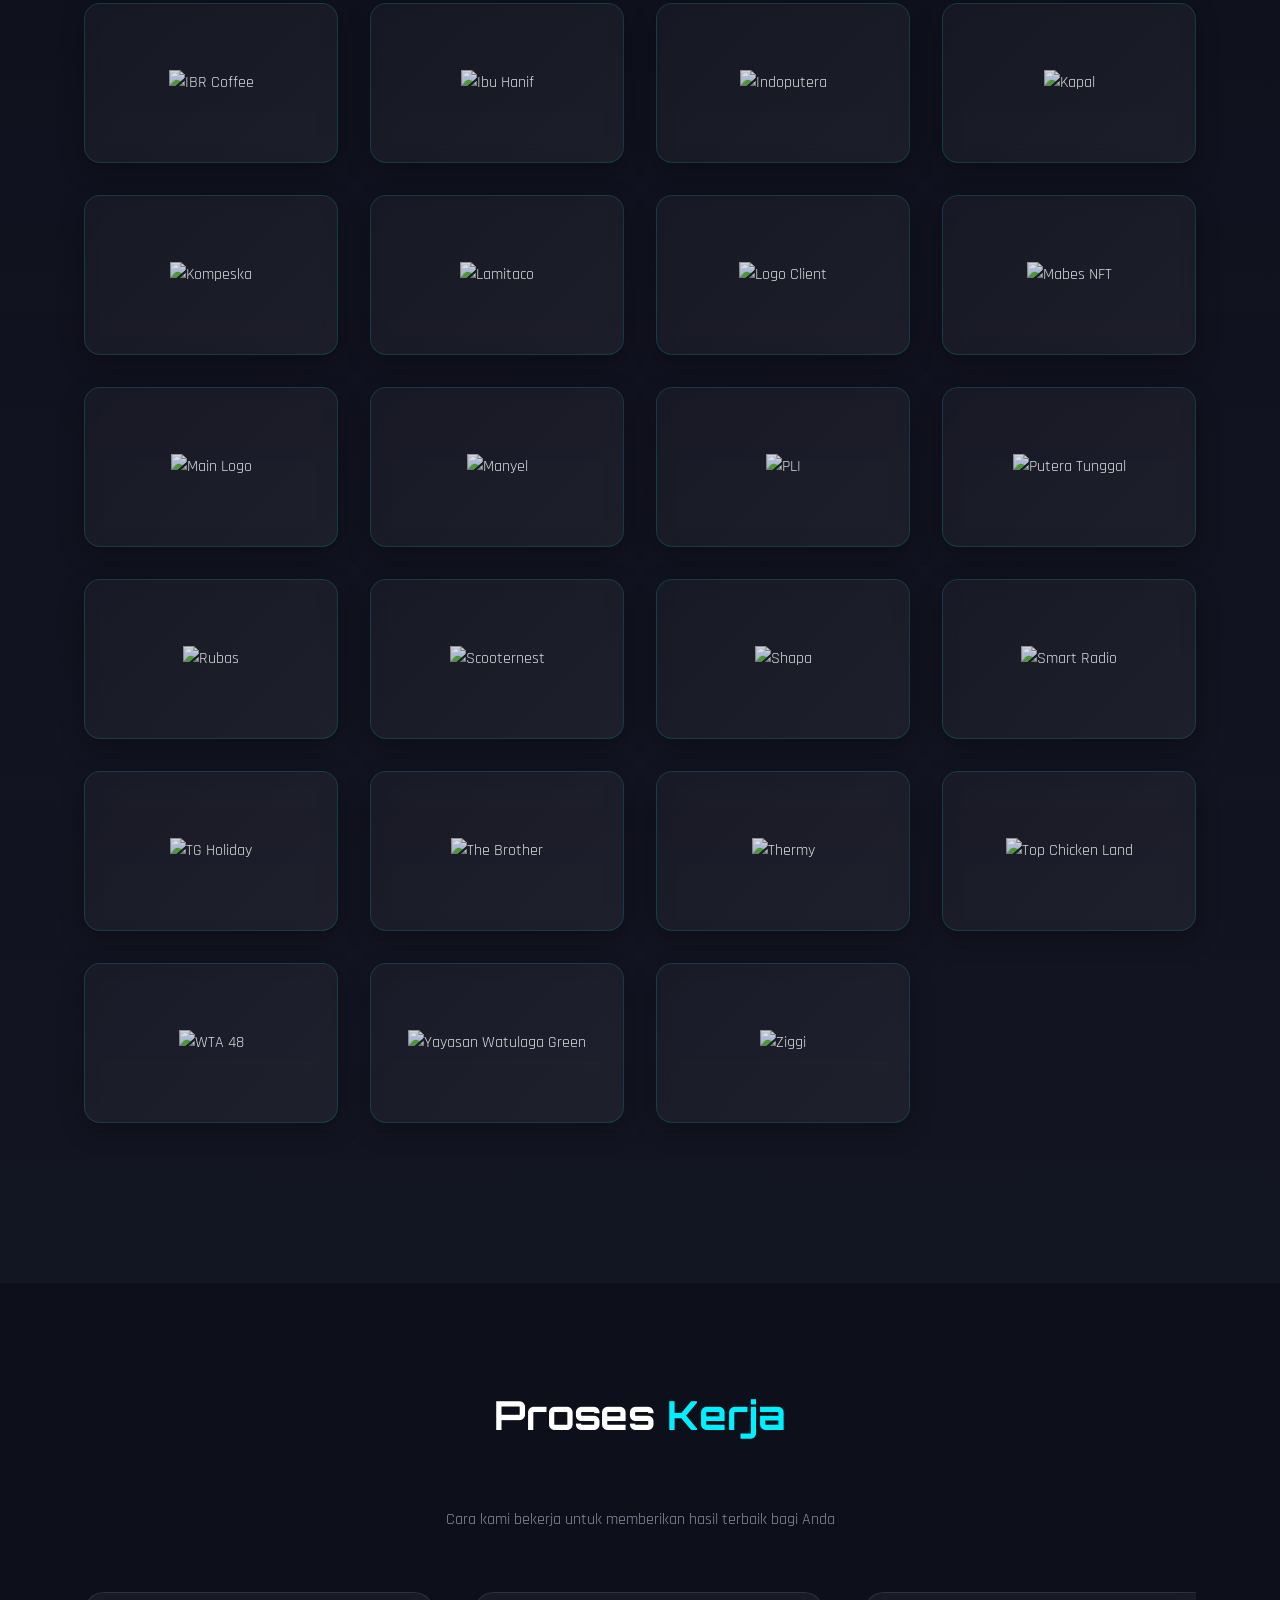
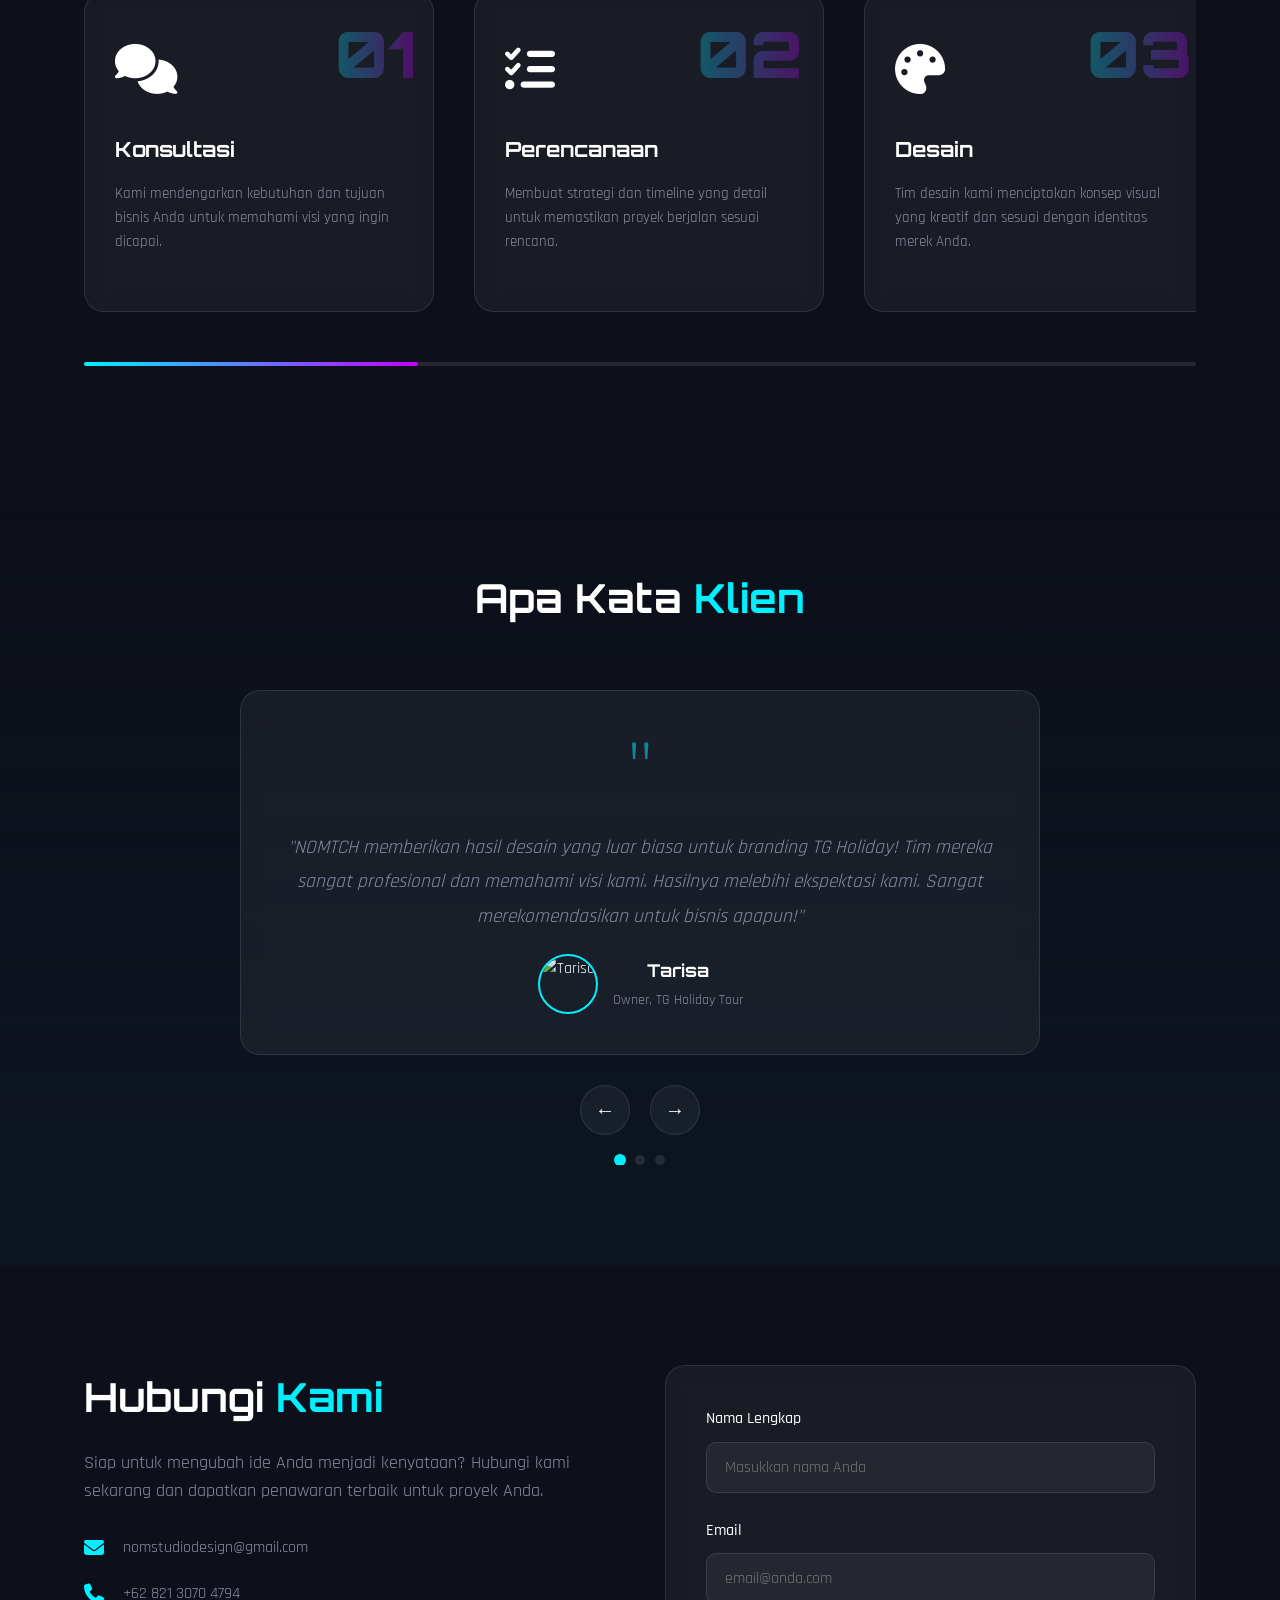
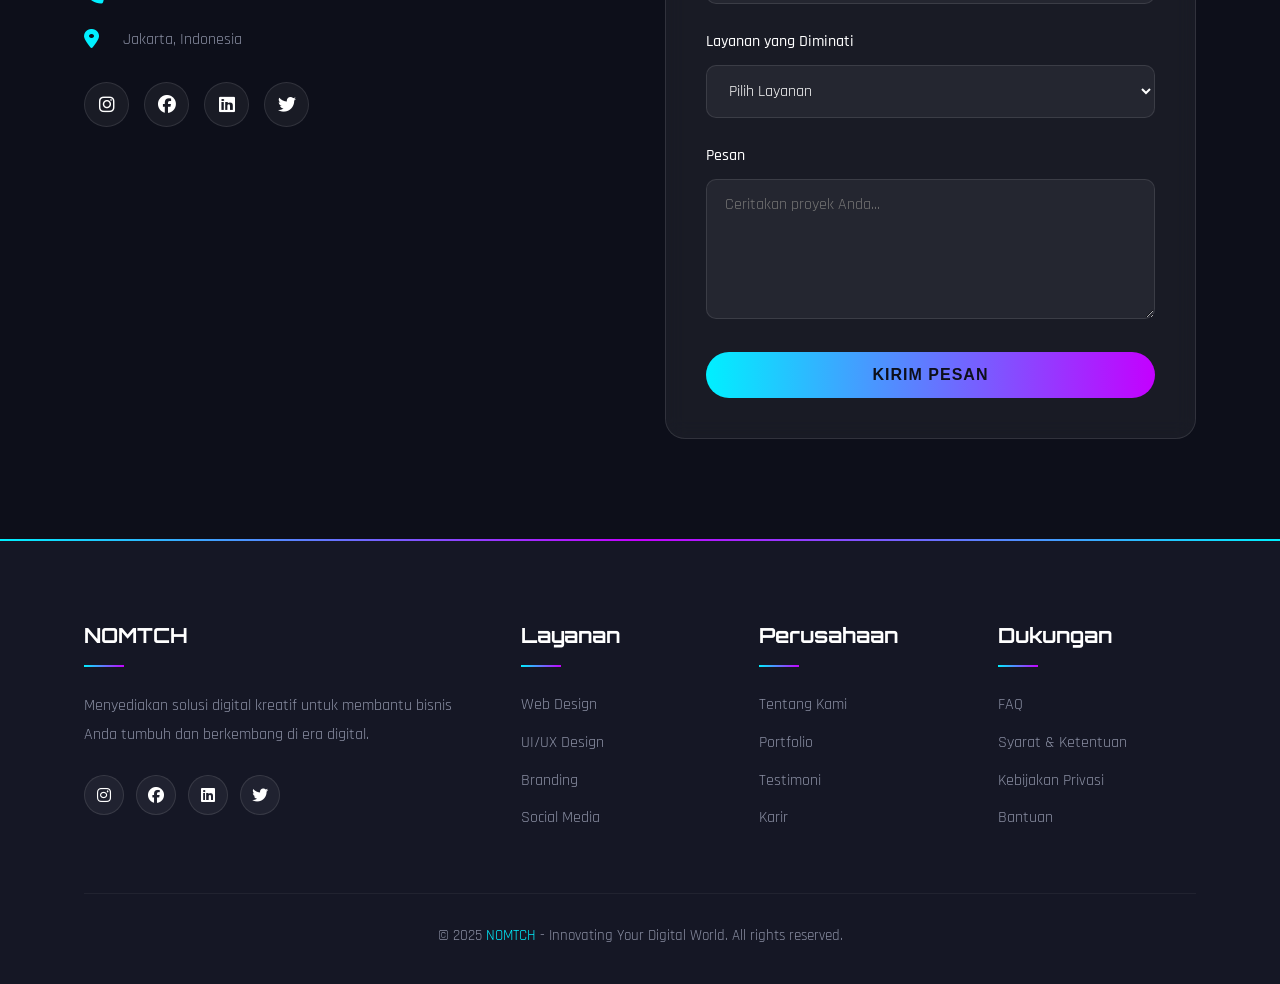
==== commit 87a31f04: "Add files via upload" ====
--- a/index.html
+++ b/index.html
@@ -1,1263 +1,1363 @@
-<!DOCTYPE html>
-<html lang="id">
-  <head>
-    <meta charset="UTF-8" />
-    <meta name="viewport" content="width=device-width, initial-scale=1.0" />
-    <title>NOMTCH - Innovating Your Digital World</title>
-    <link rel="icon" type="image/png" href="icon.png" />
-    <link rel="preconnect" href="https://fonts.googleapis.com" />
-    <link rel="preconnect" href="https://fonts.gstatic.com" crossorigin />
-    <link
-      href="https://fonts.googleapis.com/css2?family=Orbitron:wght@400;700;900&family=Rajdhani:wght@300;400;500;600;700&display=swap"
-      rel="stylesheet"
-    />
-    <script src="https://cdnjs.cloudflare.com/ajax/libs/gsap/3.12.2/gsap.min.js"></script>
-    <script src="https://cdnjs.cloudflare.com/ajax/libs/gsap/3.12.2/ScrollTrigger.min.js"></script>
-
-    <style>
-      :root {
-        --dark: #0d0f1a;
-        --cyan: #00f0ff;
-        --purple: #c400ff;
-        --white: #ffffff;
-        --gray: #8a8fa3;
-      }
-
-      * {
-        margin: 0;
-        padding: 0;
-        box-sizing: border-box;
-      }
-
-      body {
-        font-family: 'Rajdhani', sans-serif;
-        background-color: var(--dark);
-        color: var(--white);
-        overflow-x: hidden;
-        line-height: 1.6;
-      }
-
-      h1,
-      h2,
-      h3,
-      h4,
-      h5 {
-        font-family: 'Orbitron', sans-serif;
-        font-weight: 700;
-        margin-bottom: 1rem;
-      }
-
-      .container {
-        width: 90%;
-        max-width: 1200px;
-        margin: 0 auto;
-        padding: 0 20px;
-      }
-
-      /* Header & Navigation */
-      header {
-        padding: 20px 0;
-        position: fixed;
-        width: 100%;
-        z-index: 1000;
-        transition: background 0.3s ease;
-      }
-
-      header.scrolled {
-        background: rgba(13, 15, 26, 0.95);
-        backdrop-filter: blur(10px);
-        box-shadow: 0 5px 20px rgba(0, 0, 0, 0.2);
-      }
-
-      .header-container {
-        display: flex;
-        justify-content: space-between;
-        align-items: center;
-      }
-
-      .logo {
-        display: inline-block;
-      }
-
-      .logo-img {
-        height: 50px; /* atur sesuai kebutuhan */
-        width: auto;
-        display: block;
-      }
-
-      .nav-links {
-        display: flex;
-        list-style: none;
-      }
-
-      .nav-links li {
-        margin-left: 30px;
-      }
-
-      .nav-links a {
-        color: var(--white);
-        text-decoration: none;
-        font-weight: 500;
-        font-size: 16px;
-        transition: color 0.3s ease;
-        position: relative;
-        text-transform: uppercase;
-      }
-
-      .nav-links a:hover {
-        color: var(--cyan);
-      }
-
-      .nav-links a::after {
-        content: '';
-        position: absolute;
-        width: 0;
-        height: 2px;
-        bottom: -5px;
-        left: 0;
-        background: linear-gradient(90deg, var(--cyan), var(--purple));
-        transition: width 0.3s ease;
-      }
-
-      .nav-links a:hover::after {
-        width: 100%;
-      }
-
-      .mobile-menu-btn {
-        display: none;
-        background: none;
-        border: none;
-        color: var(--white);
-        font-size: 24px;
-        cursor: pointer;
-      }
-
-      /* WhatsApp Floating Button */
-      .whatsapp-float {
-        position: fixed;
-        width: 60px;
-        height: 60px;
-        bottom: 20px;
-        right: 20px;
-        background-color: var(--cyan);
-        border-radius: 50%;
-        display: flex;
-        align-items: center;
-        justify-content: center;
-        box-shadow: 0px 4px 12px rgba(0, 0, 0, 0.3);
-        z-index: 999;
-        transition: transform 0.3s ease, box-shadow 0.3s ease;
-      }
-
-      .whatsapp-float img {
-        width: 35px;
-        height: 35px;
-      }
-
-      .whatsapp-float:hover {
-        transform: scale(1.1);
-        box-shadow: 0px 6px 16px rgba(0, 0, 0, 0.4);
-      }
-
-      /* Hero Section */
-      .hero {
-        min-height: 100vh;
-        display: flex;
-        align-items: center;
-        padding: 100px 0 50px;
-        position: relative;
-        overflow: hidden;
-      }
-
-      .hero-grid {
-        display: grid;
-        grid-template-columns: repeat(auto-fit, minmax(300px, 1fr));
-        align-items: center;
-        gap: 40px;
-      }
-
-      .hero-content {
-        max-width: 650px;
-        position: relative;
-        z-index: 2;
-      }
-
-      .hero-title {
-        font-size: 3.5rem;
-        margin-bottom: 1.5rem;
-        line-height: 1.2;
-        display: flex;
-        flex-wrap: wrap;
-        gap: 10px;
-        text-transform: uppercase; /* semua huruf gede */
-      }
-
-      .hero-title .word {
-        opacity: 0;
-        transform: translateY(30px);
-        animation: fadeInUp 0.6s forwards;
-      }
-
-      .hero-title .word:nth-child(1) {
-        animation-delay: 0.2s;
-      }
-      .hero-title .word:nth-child(2) {
-        animation-delay: 0.4s;
-      }
-      .hero-title .word:nth-child(3) {
-        animation-delay: 0.6s;
-      }
-      .hero-title .word:nth-child(4) {
-        animation-delay: 0.8s;
-      }
-
-      .hero-title .gradient {
-        background: linear-gradient(90deg, var(--cyan), var(--purple));
-        -webkit-background-clip: text;
-        background-clip: text;
-        color: transparent;
-      }
-
-      .hero-desc {
-        font-size: 1.2rem;
-        color: var(--gray);
-        margin-bottom: 2.5rem;
-        max-width: 90%;
-        opacity: 0;
-        transform: translateY(20px);
-        animation: fadeInUp 0.6s forwards 1s;
-      }
-
-      .btn {
-        display: inline-block;
-        padding: 12px 30px;
-        border-radius: 30px;
-        text-decoration: none;
-        font-weight: 600;
-        font-size: 16px;
-        transition: all 0.3s ease;
-        cursor: pointer;
-        border: none;
-        outline: none;
-        position: relative;
-        z-index: 3;
-        opacity: 0;
-        transform: translateY(20px);
-        animation: fadeInUp 0.6s forwards 1.4s;
-      }
-
-      .btn-primary {
-        background: linear-gradient(90deg, var(--cyan), var(--purple));
-        color: var(--dark);
-        box-shadow: 0 4px 20px rgba(196, 0, 255, 0.3);
-      }
-
-      .btn-primary:hover {
-        transform: translateY(-3px);
-        box-shadow: 0 8px 25px rgba(196, 0, 255, 0.4);
-      }
-
-      .hero-image {
-        display: flex;
-        justify-content: flex-end; /* dorong ke kanan */
-        align-items: center;
-        position: relative;
-      }
-
-      .hero-image img {
-        max-width: 100%;
-        width: 400px; /* atur ukuran sesuai selera */
-        animation: float 4s ease-in-out infinite;
-        margin-right: -80px; /* tarik lebih kanan, adjust angka ini */
-        margin-bottom: 0px;
-      }
-
-      /* Animations */
-      @keyframes fadeInUp {
-        to {
-          opacity: 1;
-          transform: translateY(0);
-        }
-      }
-
-      @keyframes float {
-        0% {
-          transform: translateY(0);
-        }
-        50% {
-          transform: translateY(-20px);
-        }
-        100% {
-          transform: translateY(0);
-        }
-      }
-
-      /* Services Section */
-      .services {
-        padding: 100px 0;
-      }
-
-      .section-title {
-        text-align: center;
-        margin-bottom: 60px;
-        font-size: 2.5rem;
-      }
-
-      .section-title span {
-        color: var(--cyan);
-      }
-
-      .services-grid {
-        display: grid;
-        grid-template-columns: repeat(auto-fit, minmax(300px, 1fr));
-        gap: 30px;
-      }
-
-      .service-card {
-        background: rgba(255, 255, 255, 0.05);
-        border-radius: 15px;
-        padding: 30px;
-        transition: transform 0.3s ease, box-shadow 0.3s ease;
-        position: relative;
-        overflow: hidden;
-        backdrop-filter: blur(10px);
-        border: 1px solid rgba(255, 255, 255, 0.1);
-      }
-
-      .service-card::before {
-        content: '';
-        position: absolute;
-        top: 0;
-        left: 0;
-        width: 100%;
-        height: 100%;
-        background: linear-gradient(
-          45deg,
-          rgba(0, 240, 255, 0.1),
-          rgba(196, 0, 255, 0.1)
-        );
-        opacity: 0;
-        transition: opacity 0.3s ease;
-        z-index: -1;
-      }
-
-      .service-card:hover {
-        transform: translateY(-10px);
-        box-shadow: 0 10px 30px rgba(0, 0, 0, 0.2);
-      }
-
-      .service-card:hover::before {
-        opacity: 1;
-      }
-
-      .service-icon {
-        font-size: 40px;
-        margin-bottom: 20px;
-        background: linear-gradient(90deg, var(--cyan), var(--purple));
-        -webkit-background-clip: text;
-        background-clip: text;
-        color: transparent;
-      }
-
-      .service-title {
-        font-size: 1.5rem;
-        margin-bottom: 15px;
-      }
-
-      .service-desc {
-        color: var(--gray);
-        margin-bottom: 20px;
-      }
-
-      .service-link {
-        color: var(--cyan);
-        text-decoration: none;
-        font-weight: 600;
-        display: inline-flex;
-        align-items: center;
-      }
-
-      .service-link span {
-        margin-left: 5px;
-        transition: transform 0.3s ease;
-      }
-
-      .service-link:hover span {
-        transform: translateX(5px);
-      }
-
-      /* About Section */
-      .about {
-        padding: 100px 0;
-        background: rgba(0, 240, 255, 0.03);
-      }
-
-      .about-grid {
-        display: grid;
-        grid-template-columns: 1fr 1fr;
-        gap: 50px;
-        align-items: center;
-      }
-
-      .about-content h2 {
-        font-size: 2.5rem;
-        margin-bottom: 20px;
-      }
-
-      .about-content h2 span {
-        color: var(--cyan);
-      }
-
-      .about-desc {
-        color: var(--gray);
-        margin-bottom: 30px;
-        font-size: 1.1rem;
-      }
-
-      .about-features {
-        list-style: none;
-      }
-
-      .about-features li {
-        margin-bottom: 15px;
-        display: flex;
-        align-items: center;
-      }
-
-      .about-features li::before {
-        content: '✓';
-        color: var(--cyan);
-        font-weight: bold;
-        margin-right: 10px;
-        background: rgba(0, 240, 255, 0.1);
-        width: 25px;
-        height: 25px;
-        border-radius: 50%;
-        display: flex;
-        align-items: center;
-        justify-content: center;
-      }
-
-      .about-image {
-        position: relative;
-      }
-
-      .about-img {
-        width: 100%;
-        border-radius: 15px;
-        box-shadow: 0 10px 30px rgba(0, 0, 0, 0.2);
-      }
-
-      /* Contact Section */
-      .contact {
-        padding: 100px 0;
-      }
-
-      .contact-grid {
-        display: grid;
-        grid-template-columns: 1fr 1fr;
-        gap: 50px;
-      }
-
-      .contact-info {
-        padding-right: 30px;
-      }
-
-      .contact-title {
-        font-size: 2.5rem;
-        margin-bottom: 20px;
-      }
-
-      .contact-title span {
-        color: var(--cyan);
-      }
-
-      .contact-desc {
-        color: var(--gray);
-        margin-bottom: 30px;
-        font-size: 1.1rem;
-      }
-
-      .contact-details {
-        list-style: none;
-      }
-
-      .contact-details li {
-        margin-bottom: 15px;
-        display: flex;
-        align-items: center;
-      }
-
-      .contact-details li i {
-        color: var(--cyan);
-        font-size: 20px;
-        margin-right: 15px;
-        width: 24px;
-      }
-
-      .contact-form {
-        background: rgba(255, 255, 255, 0.05);
-        padding: 30px;
-        border-radius: 15px;
-        backdrop-filter: blur(10px);
-        border: 1px solid rgba(255, 255, 255, 0.1);
-      }
-
-      .form-group {
-        margin-bottom: 20px;
-      }
-
-      .form-label {
-        display: block;
-        margin-bottom: 8px;
-        font-weight: 500;
-      }
-
-      .form-input,
-      .form-textarea {
-        width: 100%;
-        padding: 12px 15px;
-        border-radius: 8px;
-        background: rgba(255, 255, 255, 0.05);
-        border: 1px solid rgba(255, 255, 255, 0.1);
-        color: var(--white);
-        font-family: inherit;
-        transition: border 0.3s ease;
-      }
-
-      .form-input:focus,
-      .form-textarea:focus {
-        outline: none;
-        border-color: var(--cyan);
-      }
-
-      .form-textarea {
-        min-height: 120px;
-        resize: vertical;
-      }
-
-      .submit-btn {
-        background: linear-gradient(90deg, var(--cyan), var(--purple));
-        color: var(--dark);
-        padding: 12px 30px;
-        border: none;
-        border-radius: 30px;
-        font-weight: 600;
-        cursor: pointer;
-        transition: all 0.3s ease;
-        display: inline-block;
-      }
-
-      .submit-btn:hover {
-        transform: translateY(-3px);
-        box-shadow: 0 8px 25px rgba(196, 0, 255, 0.4);
-      }
-
-      .form-input,
-      .form-textarea,
-      .form-input option {
-        background-color: rgba(
-          255,
-          255,
-          255,
-          0.08
-        ); /* transparan dikit biar nyatu */
-        color: #fff; /* teks putih */
-        border: 1px solid rgba(255, 255, 255, 0.2);
-        border-radius: 8px;
-        padding: 10px;
-        font-size: 1rem;
-      }
-
-      .form-input:focus,
-      .form-textarea:focus {
-        outline: none;
-        border-color: var(--cyan);
-        box-shadow: 0 0 0 2px rgba(0, 240, 255, 0.3);
-      }
-
-      /* option dropdown pas kebuka */
-      .form-input option {
-        background: #1f2432; /* warna gelap biar kebaca */
-        color: #fff;
-      }
-
-      /* Footer */
-      footer {
-        background: rgba(0, 0, 0, 0.2);
-        padding: 50px 0 20px;
-      }
-
-      .footer-grid {
-        display: grid;
-        grid-template-columns: repeat(4, 1fr);
-        gap: 30px;
-        margin-bottom: 40px;
-      }
-
-      .footer-col h3 {
-        font-size: 1.2rem;
-        margin-bottom: 20px;
-        position: relative;
-        padding-bottom: 10px;
-      }
-
-      .footer-col h3::after {
-        content: '';
-        position: absolute;
-        left: 0;
-        bottom: 0;
-        width: 30px;
-        height: 2px;
-        background: linear-gradient(90deg, var(--cyan), var(--purple));
-      }
-
-      .footer-links {
-        list-style: none;
-      }
-
-      .footer-links li {
-        margin-bottom: 10px;
-      }
-
-      .footer-links a {
-        color: var(--gray);
-        text-decoration: none;
-        transition: color 0.3s ease;
-      }
-
-      .footer-links a:hover {
-        color: var(--cyan);
-      }
-
-      .social-links {
-        display: flex;
-        gap: 15px;
-        margin-top: 20px;
-      }
-
-      .social-links a {
-        display: flex;
-        align-items: center;
-        justify-content: center;
-        width: 40px;
-        height: 40px;
-        border-radius: 50%;
-        background: rgba(255, 255, 255, 0.05);
-        color: var(--white);
-        text-decoration: none;
-        transition: all 0.3s ease;
-      }
-
-      .social-links a:hover {
-        background: linear-gradient(90deg, var(--cyan), var(--purple));
-        transform: translateY(-3px);
-      }
-
-      .footer-bottom {
-        text-align: center;
-        padding-top: 20px;
-        border-top: 1px solid rgba(255, 255, 255, 0.05);
-        color: var(--gray);
-        font-size: 0.9rem;
-      }
-
-      /* Stars Background */
-      .stars {
-        position: fixed;
-        top: 0;
-        left: 0;
-        width: 100%;
-        height: 100%;
-        z-index: -2;
-        pointer-events: none;
-      }
-
-      .star {
-        position: absolute;
-        background: var(--white);
-        border-radius: 50%;
-        animation: twinkle linear infinite;
-      }
-
-      @keyframes twinkle {
-        0%,
-        100% {
-          opacity: 0.2;
-        }
-        50% {
-          opacity: 1;
-        }
-      }
-
-      /* Responsive Styles */
-      @media (max-width: 992px) {
-        .about-grid,
-        .contact-grid {
-          grid-template-columns: 1fr;
-        }
-
-        .footer-grid {
-          grid-template-columns: repeat(2, 1fr);
-        }
-
-        .hero-title {
-          font-size: 2.8rem;
-        }
-      }
-
-      @media (max-width: 768px) {
-        .nav-links {
-          display: none;
-          position: absolute;
-          top: 80px;
-          left: 0;
-          width: 100%;
-          background: rgba(13, 15, 26, 0.95);
-          flex-direction: column;
-          padding: 20px;
-          backdrop-filter: blur(10px);
-        }
-
-        .nav-links.active {
-          display: flex;
-        }
-
-        .nav-links li {
-          margin: 15px 0;
-        }
-
-        .mobile-menu-btn {
-          display: block;
-        }
-
-        .hero-title {
-          font-size: 2.3rem;
-        }
-
-        .hero-desc {
-          font-size: 1rem;
-        }
-
-        .section-title {
-          font-size: 2rem;
-        }
-      }
-
-      @media (max-width: 576px) {
-        .footer-grid {
-          grid-template-columns: 1fr;
-        }
-
-        .hero-title {
-          font-size: 2rem;
-        }
-      }
-    </style>
-  </head>
-
-  <!-- Floating WhatsApp -->
-  <a href="https://wa.me/6282130704794" class="whatsapp-float" target="_blank">
-    <img
-      src="https://cdn-icons-png.flaticon.com/512/733/733585.png"
-      alt="WhatsApp"
-    />
-  </a>
-
-  <body>
-    <!-- Stars Background -->
-    <div class="stars" id="stars"></div>
-
-    <!-- Header -->
-    <header id="header">
-      <div class="container header-container">
-        <a href="#" class="logo">
-          <img src="logo.png" alt="NOMTCH Logo" class="logo-img" />
-        </a>
-
-        <ul class="nav-links">
-          <li><a href="#home">Home</a></li>
-          <li><a href="#services">Layanan</a></li>
-          <li><a href="#about">Tentang</a></li>
-          <li><a href="#contact">Kontak</a></li>
-        </ul>
-        <button class="mobile-menu-btn">☰</button>
-      </div>
-    </header>
-
-    <!-- Hero Section -->
-    <section class="hero" id="home">
-      <div class="container">
-        <div class="hero-content">
-          <h1 class="hero-title">
-            <span class="word">Innovating</span>
-            <span class="word">Your</span>
-            <span class="word gradient">Digital</span>
-            <span class="word">World</span>
-          </h1>
-          <p class="hero-desc">
-            NOMTCH menyediakan solusi digital kreatif untuk bisnis Anda. Dari
-            desain grafis hingga instalasi CCTV, kami hadir untuk membantu
-            transformasi digital Anda.
-          </p>
-          <a href="#services" class="btn btn-primary">Jelajahi Layanan</a>
-        </div>
-
-        <!-- Astronaut Image -->
-        <div class="hero-image">
-          <img src="robot.png" alt="Astronaut" />
-        </div>
-      </div>
-    </section>
-
-    <!-- Services Section -->
-    <section class="services" id="services">
-      <div class="container">
-        <h2 class="section-title">Layanan <span>Kami</span></h2>
-        <div class="services-grid">
-          <div class="service-card">
-            <div class="service-icon">📄</div>
-            <h3 class="service-title">PDF Interaktif</h3>
-            <p class="service-desc">
-              Buat PDF interaktif yang menarik untuk presentasi, laporan, atau
-              materi pemasaran Anda.
-            </p>
-            <a href="#contact" class="service-link"
-              >Pesan Sekarang <span>→</span></a
-            >
-          </div>
-          <div class="service-card">
-            <div class="service-icon">🎨</div>
-            <h3 class="service-title">Desain Logo</h3>
-            <p class="service-desc">
-              Logo profesional yang mencerminkan identitas merek Anda dan
-              membuat bisnis Anda menonjol.
-            </p>
-            <a href="#contact" class="service-link"
-              >Pesan Sekarang <span>→</span></a
-            >
-          </div>
-          <div class="service-card">
-            <div class="service-icon">📋</div>
-            <h3 class="service-title">Desain Brochure</h3>
-            <p class="service-desc">
-              Brochure yang elegan dan informatif untuk mempromosikan produk dan
-              layanan Anda.
-            </p>
-            <a href="#contact" class="service-link"
-              >Pesan Sekarang <span>→</span></a
-            >
-          </div>
-          <div class="service-card">
-            <div class="service-icon">📹</div>
-            <h3 class="service-title">Pemasangan CCTV</h3>
-            <p class="service-desc">
-              Jasa pemasangan CCTV profesional untuk keamanan rumah dan bisnis
-              Anda.
-            </p>
-            <a href="#contact" class="service-link"
-              >Pesan Sekarang <span>→</span></a
-            >
-          </div>
-          <div class="service-card">
-            <div class="service-icon">💻</div>
-            <h3 class="service-title">Website Development</h3>
-            <p class="service-desc">
-              Website responsif dan modern untuk meningkatkan kehadiran digital
-              bisnis Anda.
-            </p>
-            <a href="#contact" class="service-link"
-              >Pesan Sekarang <span>→</span></a
-            >
-          </div>
-          <div class="service-card">
-            <div class="service-icon">📱</div>
-            <h3 class="service-title">UI/UX Design</h3>
-            <p class="service-desc">
-              Desain antarmuka pengguna yang intuitif dan menarik untuk aplikasi
-              dan website.
-            </p>
-            <a href="#contact" class="service-link"
-              >Pesan Sekarang <span>→</span></a
-            >
-          </div>
-        </div>
-      </div>
-    </section>
-
-    <!-- About Section -->
-    <section class="about" id="about">
-      <div class="container">
-        <div class="about-grid">
-          <div class="about-content">
-            <h2>Mengapa Memilih <span>NOMTCH?</span></h2>
-            <p class="about-desc">
-              Kami adalah tim kreatif yang berdedikasi untuk memberikan solusi
-              digital terbaik dengan pendekatan inovatif dan profesional.
-            </p>
-            <ul class="about-features">
-              <li>Desain berkualitas tinggi dan sesuai kebutuhan</li>
-              <li>Tim profesional berpengalaman</li>
-              <li>Harga kompetitif dan transparan</li>
-              <li>Pengerjaan tepat waktu</li>
-              <li>Dukungan purna jual yang responsif</li>
-            </ul>
-            <a href="#contact" class="btn btn-primary">Hubungi Kami</a>
-          </div>
-          <div class="about-image">
-            <img
-              src="https://images.unsplash.com/photo-1533750349088-cd871a92f312?ixlib=rb-4.0.3&ixid=M3wxMjA3fDB8MHxwaG90by1wYWdlfHx8fGVufDB8fHx8fA%3D%3D&auto=format&fit=crop&w=800&q=80"
-              alt="NOMTCH Team"
-              class="about-img"
-            />
-          </div>
-        </div>
-      </div>
-    </section>
-
-    <!-- Contact Section -->
-    <section class="contact" id="contact">
-      <div class="container">
-        <div class="contact-grid">
-          <div class="contact-info">
-            <h2 class="contact-title">Hubungi <span>Kami</span></h2>
-            <p class="contact-desc">
-              Siap untuk mengubah ide Anda menjadi kenyataan? Hubungi kami
-              sekarang dan dapatkan penawaran terbaik untuk proyek Anda.
-            </p>
-            <ul class="contact-details">
-              <li><i>📧</i> nomstudiodesign@gmail.com</li>
-              <li><i>📱</i> +62 821 3070 4794</li>
-              <li><i>📍</i>Cipanas, Cianjur, West Java - Indonesia </li>
-            </ul>
-          </div>
-          <div class="contact-form">
-            <form id="contactForm">
-              <div class="form-group">
-                <label for="name" class="form-label">Nama Lengkap</label>
-                <input
-                  type="text"
-                  id="name"
-                  name="name"
-                  class="form-input"
-                  required
-                />
-              </div>
-
-              <div class="form-group">
-                <label for="email" class="form-label">Email</label>
-                <input
-                  type="email"
-                  id="email"
-                  name="email"
-                  class="form-input"
-                  required
-                />
-              </div>
-
-              <div class="form-group">
-                <label for="service" class="form-label"
-                  >Layanan yang Diminati</label
-                >
-                <select id="service" name="service" class="form-input" required>
-                  <option value="">Pilih Layanan</option>
-                  <option value="pdf">PDF Interaktif</option>
-                  <option value="logo">Desain Logo</option>
-                  <option value="brochure">Desain Brochure</option>
-                  <option value="cctv">Pemasangan CCTV</option>
-                  <option value="website">Website Development</option>
-                  <option value="uiux">UI/UX Design</option>
-                </select>
-              </div>
-
-              <div class="form-group">
-                <label for="message" class="form-label">Pesan</label>
-                <textarea
-                  id="message"
-                  name="message"
-                  class="form-textarea"
-                  required
-                ></textarea>
-              </div>
-
-              <button type="submit" class="submit-btn">Kirim Pesan</button>
-            </form>
-          </div>
-        </div>
-      </div>
-    </section>
-
-    <!-- Footer -->
-    <footer>
-      <div class="container">
-        <div class="footer-grid">
-          <div class="footer-col">
-            <h3>NOMTCH</h3>
-            <p>
-              Menyediakan solusi digital kreatif untuk membantu bisnis Anda
-              tumbuh di era digital.
-            </p>
-            <div class="social-links">
-              <a href="#"><i>📱</i></a>
-              <a href="#"><i>💬</i></a>
-              <a href="#"><i>📸</i></a>
-              <a href="#"><i>🔗</i></a>
-            </div>
-          </div>
-          <div class="footer-col">
-            <h3>Layanan</h3>
-            <ul class="footer-links">
-              <li><a href="#">PDF Interaktif</a></li>
-              <li><a href="#">Desain Logo</a></li>
-              <li><a href="#">Desain Brochure</a></li>
-              <li><a href="#">Pemasangan CCTV</a></li>
-            </ul>
-          </div>
-          <div class="footer-col">
-            <h3>Perusahaan</h3>
-            <ul class="footer-links">
-              <li><a href="#">Tentang Kami</a></li>
-              <li><a href="#">Portfolio</a></li>
-              <li><a href="#">Blog</a></li>
-              <li><a href="#">Karir</a></li>
-            </ul>
-          </div>
-          <div class="footer-col">
-            <h3>Dukungan</h3>
-            <ul class="footer-links">
-              <li><a href="#">FAQ</a></li>
-              <li><a href="#">Syarat & Ketentuan</a></li>
-              <li><a href="#">Kebijakan Privasi</a></li>
-              <li><a href="#">Bantuan</a></li>
-            </ul>
-          </div>
-        </div>
-        <div class="footer-bottom">
-          <p>
-            &copy; 2025 NOMTCH - Innovating Your Digital World. All rights
-            reserved.
-          </p>
-        </div>
-      </div>
-    </footer>
-
-    <script src="https://cdn.jsdelivr.net/npm/emailjs-com@3/dist/email.min.js"></script>
-
-    <script>
-      // Create stars background
-      function createStars() {
-        const stars = document.getElementById('stars')
-        const starsCount = 150
-
-        for (let i = 0; i < starsCount; i++) {
-          const star = document.createElement('div')
-          star.classList.add('star')
-
-          const size = Math.random() * 3
-          star.style.width = `${size}px`
-          star.style.height = `${size}px`
-
-          star.style.left = `${Math.random() * 100}%`
-          star.style.top = `${Math.random() * 100}%`
-
-          star.style.animationDuration = `${Math.random() * 3 + 2}s`
-          star.style.animationDelay = `${Math.random() * 2}s`
-
-          stars.appendChild(star)
-        }
-      }
-
-      // Header scroll effect
-      function handleHeaderScroll() {
-        const header = document.getElementById('header')
-        if (window.scrollY > 50) {
-          header.classList.add('scrolled')
-        } else {
-          header.classList.remove('scrolled')
-        }
-      }
-
-      // GSAP Animations
-      function initAnimations() {
-        // Register ScrollTrigger plugin
-        gsap.registerPlugin(ScrollTrigger)
-
-        // Hero section animation
-        gsap.from('.hero-title', {
-          duration: 1,
-          y: 50,
-          opacity: 0,
-          ease: 'power3.out'
-        })
-
-        gsap.from('.hero-desc', {
-          duration: 1,
-          y: 30,
-          opacity: 0,
-          delay: 0.3,
-          ease: 'power3.out'
-        })
-
-        gsap.from('.btn-primary', {
-          duration: 1,
-          y: 30,
-          opacity: 0,
-          delay: 0.6,
-          ease: 'power3.out'
-        })
-
-        // Services animation
-        gsap.from('.service-card', {
-          scrollTrigger: {
-            trigger: '.services',
-            start: 'top 80%'
-          },
-          duration: 0.8,
-          y: 50,
-          opacity: 0,
-          stagger: 0.2,
-          ease: 'power3.out'
-        })
-
-        // About section animation
-        gsap.from('.about-content', {
-          scrollTrigger: {
-            trigger: '.about',
-            start: 'top 80%'
-          },
-          duration: 1,
-          x: -50,
-          opacity: 0,
-          ease: 'power3.out'
-        })
-
-        gsap.from('.about-img', {
-          scrollTrigger: {
-            trigger: '.about',
-            start: 'top 80%'
-          },
-          duration: 1,
-          x: 50,
-          opacity: 0,
-          ease: 'power3.out'
-        })
-
-        // Contact section animation
-        gsap.from('.contact-info', {
-          scrollTrigger: {
-            trigger: '.contact',
-            start: 'top 80%'
-          },
-          duration: 1,
-          x: -50,
-          opacity: 0,
-          ease: 'power3.out'
-        })
-
-        gsap.from('.contact-form', {
-          scrollTrigger: {
-            trigger: '.contact',
-            start: 'top 80%'
-          },
-          duration: 1,
-          x: 50,
-          opacity: 0,
-          ease: 'power3.out'
-        })
-      }
-
-      // EMAILJS
-
-      ;(function () {
-        emailjs.init('jaUDXIFQC9A7j6F-B') // public key lu
-      })()
-
-      document
-        .getElementById('contactForm')
-        .addEventListener('submit', function (e) {
-          e.preventDefault()
-
-          const form = e.target
-          const templateParams = {
-            name: form.name.value,
-            email: form.email.value,
-            service: form.service.value,
-            message: form.message.value
-          }
-
-          // 1. Kirim pesan utama (masuk ke inbox lu / admin)
-          emailjs
-            .send('service_rhet2fp', 'template_3m1vei7', templateParams)
-            .then(
-              function () {
-                console.log('Pesan utama terkirim ke admin ✅')
-
-                // 2. Kirim auto-reply ke user
-                emailjs
-                  .send('service_rhet2fp', 'template_etfncgn', templateParams)
-                  .then(
-                    function () {
-                      alert('Pesan berhasil dikirim! Silakan cek email kamu 🚀')
-                      form.reset()
-                    },
-                    function (error) {
-                      console.error('Gagal kirim auto-reply:', error)
-                    }
-                  )
-              },
-              function (error) {
-                alert('Gagal kirim pesan: ' + JSON.stringify(error))
-              }
-            )
-        })
-
-      // Mobile menu toggle
-      function initMobileMenu() {
-        const mobileMenuBtn = document.querySelector('.mobile-menu-btn')
-        const navLinks = document.querySelector('.nav-links')
-
-        mobileMenuBtn.addEventListener('click', function () {
-          navLinks.classList.toggle('active')
-        })
-
-        // Close menu when clicking on a link
-        const navItems = document.querySelectorAll('.nav-links a')
-        navItems.forEach((item) => {
-          item.addEventListener('click', function () {
-            navLinks.classList.remove('active')
-          })
-        })
-      }
-
-      // Smooth scrolling for navigation links
-      function initSmoothScrolling() {
-        document.querySelectorAll('a[href^="#"]').forEach((anchor) => {
-          anchor.addEventListener('click', function (e) {
-            e.preventDefault()
-
-            const targetId = this.getAttribute('href')
-            if (targetId === '#') return
-
-            const targetElement = document.querySelector(targetId)
-            if (targetElement) {
-              window.scrollTo({
-                top: targetElement.offsetTop - 80,
-                behavior: 'smooth'
-              })
-            }
-          })
-        })
-      }
-
-      // Initialize everything when DOM is loaded
-      document.addEventListener('DOMContentLoaded', function () {
-        createStars()
-        window.addEventListener('scroll', handleHeaderScroll)
-        initAnimations()
-        handleFormSubmit()
-        initMobileMenu()
-        initSmoothScrolling()
-      })
-    </script>
-  </body>
-</html>
+<!doctype html>
+<html lang="id">
+  <head>
+    <meta charset="UTF-8" />
+    <meta name="viewport" content="width=device-width, initial-scale=1.0" />
+    <title>NOMTCH - Innovating Your Digital World</title>
+    <meta
+      name="description"
+      content="NOMTCH - Solusi digital kreatif untuk bisnis Anda. Web Design, Graphic Design, Branding, dan lainnya."
+    />
+
+    <!-- Favicon -->
+    <link rel="icon" type="image/png" href="icon.png" />
+
+    <!-- Fonts -->
+    <link rel="preconnect" href="https://fonts.googleapis.com" />
+    <link rel="preconnect" href="https://fonts.gstatic.com" crossorigin />
+    <link
+      href="https://fonts.googleapis.com/css2?family=Orbitron:wght@400;500;600;700;800;900&family=Rajdhani:wght@300;400;500;600;700&display=swap"
+      rel="stylesheet"
+    />
+
+    <!-- GSAP -->
+    <script src="https://cdnjs.cloudflare.com/ajax/libs/gsap/3.12.2/gsap.min.js"></script>
+    <script src="https://cdnjs.cloudflare.com/ajax/libs/gsap/3.12.2/ScrollTrigger.min.js"></script>
+    <script src="https://cdnjs.cloudflare.com/ajax/libs/gsap/3.12.2/ScrollToPlugin.min.js"></script>
+    <script src="https://cdnjs.cloudflare.com/ajax/libs/gsap/3.12.2/SplitText.min.js"></script>
+
+    <!-- Font Awesome Icons -->
+    <link
+      rel="stylesheet"
+      href="https://cdnjs.cloudflare.com/ajax/libs/font-awesome/6.4.0/css/all.min.css"
+    />
+
+    <!-- External CSS -->
+    <link rel="stylesheet" href="styles.css" />
+  </head>
+
+  <body class="no-js">
+    <!-- Stars Background -->
+    <div class="stars" id="stars"></div>
+
+    <!-- Floating WhatsApp -->
+    <div class="whatsapp-container" id="whatsappContainer">
+      <div class="whatsapp-popup" id="whatsappPopup">
+        <p>Hi 👋 Can I help you?</p>
+      </div>
+      <button
+        class="whatsapp-float"
+        id="whatsappBtn"
+        aria-label="Hubungi kami via WhatsApp"
+      >
+        <img
+          src="https://cdn-icons-png.flaticon.com/512/733/733585.png"
+          alt="WhatsApp"
+        />
+      </button>
+    </div>
+
+    <!-- Chatbot Widget -->
+    <div class="chatbot-container" id="chatbotContainer">
+      <div class="chatbot-window" id="chatbotWindow">
+        <div class="chatbot-header">
+          <div class="chatbot-title">
+            <i class="fas fa-robot"></i>
+            <span>NOMTCH Bot</span>
+          </div>
+          <button
+            class="chatbot-close"
+            id="chatbotClose"
+            aria-label="Close chat"
+          >
+            ×
+          </button>
+        </div>
+        <div class="chatbot-messages" id="chatbotMessages"></div>
+        <div class="chatbot-suggestions" id="chatbotSuggestions">
+          <button class="suggestion-btn" data-type="services">
+            📋 Layanan Kami
+          </button>
+          <button class="suggestion-btn" data-type="portfolio">
+            🎨 Portfolio
+          </button>
+          <button class="suggestion-btn" data-type="pricing">💰 Harga</button>
+          <button class="suggestion-btn" data-type="contact">
+            📞 Hubungi Kami
+          </button>
+          <button
+            class="suggestion-btn whatsapp-suggestion"
+            data-type="whatsapp"
+          >
+            💬 Chat via WhatsApp
+          </button>
+        </div>
+        <div
+          class="chatbot-lead-form"
+          id="chatbotLeadForm"
+          style="display: none"
+        >
+          <p class="lead-form-title">Dapatkan Penawaran Harga</p>
+          <input
+            type="text"
+            id="leadName"
+            class="lead-input"
+            placeholder="Nama Anda"
+            required
+          />
+          <input
+            type="email"
+            id="leadEmail"
+            class="lead-input"
+            placeholder="Email Anda"
+            required
+          />
+          <input
+            type="text"
+            id="leadPhone"
+            class="lead-input"
+            placeholder="No. Telepon"
+            required
+          />
+          <select id="leadService" class="lead-input" required>
+            <option value="">Pilih Layanan</option>
+            <option value="web">Web Design</option>
+            <option value="uiux">UI/UX Design</option>
+            <option value="branding">Branding</option>
+            <option value="social">Social Media Design</option>
+            <option value="pdf">PDF Interaktif</option>
+            <option value="cctv">CCTV Installation</option>
+          </select>
+          <textarea
+            id="leadMessage"
+            class="lead-input"
+            placeholder="Deskripsi singkat proyek Anda..."
+            rows="3"
+          ></textarea>
+          <button class="lead-submit-btn" id="leadSubmitBtn">Kirim Info</button>
+          <button class="lead-close-btn" id="leadCloseBtn">Tutup</button>
+        </div>
+        <div class="chatbot-input-area">
+          <input
+            type="text"
+            id="chatbotInput"
+            class="chatbot-input"
+            placeholder="Tulis pesan..."
+            autocomplete="off"
+          />
+          <button
+            class="chatbot-send"
+            id="chatbotSend"
+            aria-label="Send message"
+          >
+            <i class="fas fa-paper-plane"></i>
+          </button>
+        </div>
+      </div>
+      <button class="chatbot-toggle" id="chatbotToggle" aria-label="Open chat">
+        <i class="fas fa-comments"></i>
+      </button>
+    </div>
+
+    <!-- Header -->
+    <header id="header">
+      <div class="container header-container">
+        <a href="#home" class="logo">
+          <img src="logo.png" alt="NOMTCH Logo" class="logo-img" />
+        </a>
+
+        <nav>
+          <ul class="nav-links">
+            <li><a href="#home">Home</a></li>
+            <li><a href="#about">Tentang</a></li>
+            <li><a href="#services">Layanan</a></li>
+            <li><a href="#portfolio">Portfolio</a></li>
+            <li><a href="#clients">Klien</a></li>
+            <li><a href="#process">Proses</a></li>
+            <li><a href="#testimonials">Testimoni</a></li>
+            <li><a href="#contact">Kontak</a></li>
+          </ul>
+        </nav>
+
+        <button class="mobile-menu-btn" aria-label="Menu">☰</button>
+      </div>
+    </header>
+
+    <!-- Hero Section -->
+    <section class="hero" id="home">
+      <div class="container">
+        <div class="hero-grid">
+          <div class="hero-content">
+            <h1 class="hero-title">
+              <span class="word">Crafting</span>
+              <span class="word">Digital</span>
+              <span class="word gradient">Experiences</span>
+              <span class="word">That Convert</span>
+            </h1>
+            <p class="hero-desc">
+              Kami adalah studio desain kreatif yang mengkhususkan diri dalam
+              Web Design & Graphic Design. Menciptakan pengalaman digital yang
+              memukau dan membantu bisnis Anda berkembang di era digital.
+            </p>
+            <div class="hero-buttons">
+              <a href="#portfolio" class="btn btn-primary">Lihat Portfolio</a>
+              <a href="#contact" class="btn btn-secondary">Hubungi Kami</a>
+            </div>
+          </div>
+
+          <!-- Astronaut Image -->
+          <div class="hero-image">
+            <img src="robot.png" alt="NOMTCH - Digital Experience Designer" />
+          </div>
+        </div>
+      </div>
+    </section>
+
+    <!-- About Section -->
+    <section class="about section" id="about">
+      <div class="container">
+        <div class="about-grid">
+          <div class="about-content reveal-left">
+            <h2>Mengapa Memilih <span>NOMTCH?</span></h2>
+            <p class="about-desc">
+              Kami adalah tim kreatif yang berdedikasi untuk memberikan solusi
+              digital terbaik dengan pendekatan inovatif dan profesional. Dengan
+              pengalaman bertahun-tahun di industri kreatif, kami membantu
+              bisnis Anda menonjol di era digital.
+            </p>
+            <ul class="about-features">
+              <li>Desain berkualitas tinggi dan sesuai kebutuhan</li>
+              <li>Tim profesional berpengalaman</li>
+              <li>Harga kompetitif dan transparan</li>
+              <li>Pengerjaan tepat waktu</li>
+              <li>Dukungan purna jual yang responsif</li>
+            </ul>
+
+            <!-- Skills Progress Bars -->
+            <div class="skills-container">
+              <div class="skill-item">
+                <div class="skill-info">
+                  <span class="skill-name">Web Design</span>
+                  <span class="skill-percent">95%</span>
+                </div>
+                <div class="skill-bar">
+                  <div class="skill-progress" data-percent="95%"></div>
+                </div>
+              </div>
+              <div class="skill-item">
+                <div class="skill-info">
+                  <span class="skill-name">UI/UX Design</span>
+                  <span class="skill-percent">90%</span>
+                </div>
+                <div class="skill-bar">
+                  <div class="skill-progress" data-percent="90%"></div>
+                </div>
+              </div>
+              <div class="skill-item">
+                <div class="skill-info">
+                  <span class="skill-name">Branding</span>
+                  <span class="skill-percent">85%</span>
+                </div>
+                <div class="skill-bar">
+                  <div class="skill-progress" data-percent="85%"></div>
+                </div>
+              </div>
+              <div class="skill-item">
+                <div class="skill-info">
+                  <span class="skill-name">Social Media Design</span>
+                  <span class="skill-percent">92%</span>
+                </div>
+                <div class="skill-bar">
+                  <div class="skill-progress" data-percent="92%"></div>
+                </div>
+              </div>
+            </div>
+
+            <a href="#contact" class="btn btn-primary btn-mt-30"
+              >Hubungi Kami</a
+            >
+          </div>
+
+          <div class="about-image reveal-right">
+            <img
+              src="https://images.unsplash.com/photo-1533750349088-cd871a92f312?ixlib=rb-4.0.3&ixid=M3wxMjA3fDB8MHxwaG90by1wYWdlfHx8fGVufDB8fHx8fA%3D%3D&auto=format&fit=crop&w=800&q=80"
+              alt="NOMTCH Team"
+              class="about-img"
+              loading="lazy"
+            />
+          </div>
+        </div>
+      </div>
+    </section>
+
+    <!-- Services Section -->
+    <section class="services section" id="services">
+      <div class="container">
+        <h2 class="section-title reveal">Layanan <span>Kami</span></h2>
+        <div class="services-grid">
+          <div class="service-card reveal">
+            <div class="service-icon"><i class="fas fa-paintbrush"></i></div>
+            <h3 class="service-title">Web Design</h3>
+            <p class="service-desc">
+              Desain website yang responsif, modern, dan user-friendly untuk
+              meningkatkan kehadiran digital bisnis Anda.
+            </p>
+            <a href="#contact" class="service-link"
+              >Pesan Sekarang <span>→</span></a
+            >
+          </div>
+
+          <div class="service-card reveal">
+            <div class="service-icon">
+              <i class="fas fa-wand-magic-sparkles"></i>
+            </div>
+            <h3 class="service-title">UI/UX Design</h3>
+            <p class="service-desc">
+              Desain antarmuka yang intuitif dan menarik untuk aplikasi mobile
+              dan website Anda.
+            </p>
+            <a href="#contact" class="service-link"
+              >Pesan Sekarang <span>→</span></a
+            >
+          </div>
+
+          <div class="service-card reveal">
+            <div class="service-icon"><i class="fas fa-bullseye"></i></div>
+            <h3 class="service-title">Branding</h3>
+            <p class="service-desc">
+              Membangun identitas merek yang kuat dan memorable untuk bisnis
+              Anda.
+            </p>
+            <a href="#contact" class="service-link"
+              >Pesan Sekarang <span>→</span></a
+            >
+          </div>
+
+          <div class="service-card reveal">
+            <div class="service-icon">
+              <i class="fas fa-mobile-screen-button"></i>
+            </div>
+            <h3 class="service-title">Social Media Design</h3>
+            <p class="service-desc">
+              Konten visual yang menarik untuk platform media sosial Anda.
+            </p>
+            <a href="#contact" class="service-link"
+              >Pesan Sekarang <span>→</span></a
+            >
+          </div>
+
+          <div class="service-card reveal">
+            <div class="service-icon"><i class="fas fa-file-pdf"></i></div>
+            <h3 class="service-title">PDF Interaktif</h3>
+            <p class="service-desc">
+              Buat PDF interaktif yang menarik untuk presentasi dan materi
+              pemasaran Anda.
+            </p>
+            <a href="#contact" class="service-link"
+              >Pesan Sekarang <span>→</span></a
+            >
+          </div>
+
+          <div class="service-card reveal">
+            <div class="service-icon"><i class="fas fa-camera"></i></div>
+            <h3 class="service-title">CCTV Installation</h3>
+            <p class="service-desc">
+              Jasa pemasangan CCTV profesional untuk keamanan rumah dan bisnis
+              Anda.
+            </p>
+            <a href="#contact" class="service-link"
+              >Pesan Sekarang <span>→</span></a
+            >
+          </div>
+        </div>
+      </div>
+    </section>
+
+    <!-- Portfolio Section -->
+    <section class="portfolio section" id="portfolio">
+      <div class="container">
+        <h2 class="section-title reveal">Portfolio <span>Kami</span></h2>
+
+        <!-- Filter Buttons -->
+        <div class="portfolio-filter reveal">
+          <button class="filter-btn active" data-filter="all">Semua</button>
+          <button class="filter-btn" data-filter="web">Web Design</button>
+          <button class="filter-btn" data-filter="branding">Branding</button>
+          <button class="filter-btn" data-filter="social">Social Media</button>
+        </div>
+
+        <!-- Portfolio Grid -->
+        <div class="portfolio-grid">
+          <!-- Portfolio Item 1 -->
+          <div class="portfolio-item reveal" data-category="web">
+            <img
+              src="https://images.unsplash.com/photo-1467232004584-a241de8bcf5d?w=600&q=80"
+              alt="Website Project"
+              loading="lazy"
+            />
+            <div class="portfolio-overlay">
+              <span class="portfolio-category">Web Design</span>
+              <h3 class="portfolio-title">Website Company Profile</h3>
+            </div>
+          </div>
+
+          <!-- Portfolio Item 2 -->
+          <div class="portfolio-item reveal" data-category="branding">
+            <img
+              src="https://images.unsplash.com/photo-1558655146-9f40138edfeb?w=600&q=80"
+              alt="Branding Project"
+              loading="lazy"
+            />
+            <div class="portfolio-overlay">
+              <span class="portfolio-category">Branding</span>
+              <h3 class="portfolio-title">Logo & Identity Design</h3>
+            </div>
+          </div>
+
+          <!-- Portfolio Item 3 -->
+          <div class="portfolio-item reveal" data-category="social">
+            <img
+              src="https://images.unsplash.com/photo-1611162617474-5b21e879e113?w=600&q=80"
+              alt="Social Media Project"
+              loading="lazy"
+            />
+            <div class="portfolio-overlay">
+              <span class="portfolio-category">Social Media</span>
+              <h3 class="portfolio-title">Instagram Campaign</h3>
+            </div>
+          </div>
+
+          <!-- Portfolio Item 4 -->
+          <div class="portfolio-item reveal" data-category="web">
+            <img
+              src="https://images.unsplash.com/photo-1522542550221-31fd19575a2d?w=600&q=80"
+              alt="Website Project"
+              loading="lazy"
+            />
+            <div class="portfolio-overlay">
+              <span class="portfolio-category">Web Design</span>
+              <h3 class="portfolio-title">E-Commerce Website</h3>
+            </div>
+          </div>
+
+          <!-- Portfolio Item 5 -->
+          <div class="portfolio-item reveal" data-category="branding">
+            <img
+              src="https://images.unsplash.com/photo-1561070791-2526d30994b5?w=600&q=80"
+              alt="Branding Project"
+              loading="lazy"
+            />
+            <div class="portfolio-overlay">
+              <span class="portfolio-category">Branding</span>
+              <h3 class="portfolio-title">Brand Identity Package</h3>
+            </div>
+          </div>
+
+          <!-- Portfolio Item 6 -->
+          <div class="portfolio-item reveal" data-category="social">
+            <img
+              src="https://images.unsplash.com/photo-1611162616305-c69b3fa7fbe0?w=600&q=80"
+              alt="Social Media Project"
+              loading="lazy"
+            />
+            <div class="portfolio-overlay">
+              <span class="portfolio-category">Social Media</span>
+              <h3 class="portfolio-title">Facebook Ads Design</h3>
+            </div>
+          </div>
+        </div>
+      </div>
+    </section>
+
+    <!-- Portfolio Modal -->
+    <div class="portfolio-modal" id="portfolioModal">
+      <div class="modal-content">
+        <button class="modal-close" aria-label="Tutup">&times;</button>
+        <img id="modalImg" src="" alt="Portfolio Detail" />
+        <div class="modal-info">
+          <h3 id="modalTitle">Project Title</h3>
+          <p id="modalDesc">Category</p>
+        </div>
+      </div>
+    </div>
+
+    <!-- Clients Section -->
+    <section class="clients section" id="clients">
+      <div class="container">
+        <h2 class="section-title reveal">Klien <span>Kami</span></h2>
+        <p class="section-subtitle subtitle-center reveal">
+          Kami telah membantu puluhan bisnis membangun identitas visual, website
+          modern, hingga solusi digital yang scalable. Kepercayaan mereka adalah
+          bukti konsistensi dan standar kerja profesional yang kami jaga.
+        </p>
+
+        <div class="clients-grid">
+          <!-- Client Logo 1 -->
+          <div class="client-item reveal">
+            <div class="client-logo-wrapper">
+              <img
+                src="Client logo/aa branded.png"
+                alt="AA Branded"
+                class="client-logo"
+              />
+            </div>
+          </div>
+
+          <!-- Client Logo 2 -->
+          <div class="client-item reveal">
+            <div class="client-logo-wrapper">
+              <img
+                src="Client logo/Arunika Semesta - Logo FIX-01.png"
+                alt="Arunika Semesta"
+                class="client-logo"
+              />
+            </div>
+          </div>
+
+          <!-- Client Logo 3 -->
+          <div class="client-item reveal">
+            <div class="client-logo-wrapper">
+              <img
+                src="Client logo/asmana.png"
+                alt="Asmana"
+                class="client-logo"
+              />
+            </div>
+          </div>
+
+          <!-- Client Logo 4 -->
+          <div class="client-item reveal">
+            <div class="client-logo-wrapper">
+              <img
+                src="Client logo/babes.png"
+                alt="Babes"
+                class="client-logo"
+              />
+            </div>
+          </div>
+
+          <!-- Client Logo 5 -->
+          <div class="client-item reveal">
+            <div class="client-logo-wrapper">
+              <img
+                src="Client logo/BATEKHAN-01.png"
+                alt="Batekhan"
+                class="client-logo"
+              />
+            </div>
+          </div>
+
+          <!-- Client Logo 6 -->
+          <div class="client-item reveal">
+            <div class="client-logo-wrapper">
+              <img
+                src="Client logo/bolgoat.png"
+                alt="Bolgoat"
+                class="client-logo"
+              />
+            </div>
+          </div>
+
+          <!-- Client Logo 7 -->
+          <div class="client-item reveal">
+            <div class="client-logo-wrapper">
+              <img src="Client logo/BTM.png" alt="BTM" class="client-logo" />
+            </div>
+          </div>
+
+          <!-- Client Logo 8 -->
+          <div class="client-item reveal">
+            <div class="client-logo-wrapper">
+              <img
+                src="Client logo/fentea.png"
+                alt="Fentea"
+                class="client-logo"
+              />
+            </div>
+          </div>
+
+          <!-- Client Logo 9 -->
+          <div class="client-item reveal">
+            <div class="client-logo-wrapper">
+              <img
+                src="Client logo/garage53.png"
+                alt="Garage53"
+                class="client-logo"
+              />
+            </div>
+          </div>
+
+          <!-- Client Logo 10 -->
+          <div class="client-item reveal">
+            <div class="client-logo-wrapper">
+              <img src="Client logo/gmc.png" alt="GMC" class="client-logo" />
+            </div>
+          </div>
+
+          <!-- Client Logo 11 -->
+          <div class="client-item reveal">
+            <div class="client-logo-wrapper">
+              <img src="Client logo/hfc.png" alt="HFC" class="client-logo" />
+            </div>
+          </div>
+
+          <!-- Client Logo 12 -->
+          <div class="client-item reveal">
+            <div class="client-logo-wrapper">
+              <img src="Client logo/ibr.png" alt="IBR" class="client-logo" />
+            </div>
+          </div>
+
+          <!-- Client Logo 13 -->
+          <div class="client-item reveal">
+            <div class="client-logo-wrapper">
+              <img
+                src="Client logo/ibrcoffee.png"
+                alt="IBR Coffee"
+                class="client-logo"
+              />
+            </div>
+          </div>
+
+          <!-- Client Logo 14 -->
+          <div class="client-item reveal">
+            <div class="client-logo-wrapper">
+              <img
+                src="Client logo/ibuhanif.png"
+                alt="Ibu Hanif"
+                class="client-logo"
+              />
+            </div>
+          </div>
+
+          <!-- Client Logo 15 -->
+          <div class="client-item reveal">
+            <div class="client-logo-wrapper">
+              <img
+                src="Client logo/indoputera.png"
+                alt="Indoputera"
+                class="client-logo"
+              />
+            </div>
+          </div>
+
+          <!-- Client Logo 16 -->
+          <div class="client-item reveal">
+            <div class="client-logo-wrapper">
+              <img
+                src="Client logo/kapal.png"
+                alt="Kapal"
+                class="client-logo"
+              />
+            </div>
+          </div>
+
+          <!-- Client Logo 17 -->
+          <div class="client-item reveal">
+            <div class="client-logo-wrapper">
+              <img
+                src="Client logo/kompeska.png"
+                alt="Kompeska"
+                class="client-logo"
+              />
+            </div>
+          </div>
+
+          <!-- Client Logo 18 -->
+          <div class="client-item reveal">
+            <div class="client-logo-wrapper">
+              <img
+                src="Client logo/lamitaco.png"
+                alt="Lamitaco"
+                class="client-logo"
+              />
+            </div>
+          </div>
+
+          <!-- Client Logo 19 -->
+          <div class="client-item reveal">
+            <div class="client-logo-wrapper">
+              <img
+                src="Client logo/LOGO-01.png"
+                alt="Logo Client"
+                class="client-logo"
+              />
+            </div>
+          </div>
+
+          <!-- Client Logo 20 -->
+          <div class="client-item reveal">
+            <div class="client-logo-wrapper">
+              <img
+                src="Client logo/mabesnft.png"
+                alt="Mabes NFT"
+                class="client-logo"
+              />
+            </div>
+          </div>
+
+          <!-- Client Logo 21 -->
+          <div class="client-item reveal">
+            <div class="client-logo-wrapper">
+              <img
+                src="Client logo/Main Logo-01.png"
+                alt="Main Logo"
+                class="client-logo"
+              />
+            </div>
+          </div>
+
+          <!-- Client Logo 22 -->
+          <div class="client-item reveal">
+            <div class="client-logo-wrapper">
+              <img
+                src="Client logo/manyel.png"
+                alt="Manyel"
+                class="client-logo"
+              />
+            </div>
+          </div>
+
+          <!-- Client Logo 23 -->
+          <div class="client-item reveal">
+            <div class="client-logo-wrapper">
+              <img
+                src="Client logo/PLI Logo-01.png"
+                alt="PLI"
+                class="client-logo"
+              />
+            </div>
+          </div>
+
+          <!-- Client Logo 24 -->
+          <div class="client-item reveal">
+            <div class="client-logo-wrapper">
+              <img
+                src="Client logo/putera tunggal.png"
+                alt="Putera Tunggal"
+                class="client-logo"
+              />
+            </div>
+          </div>
+
+          <!-- Client Logo 25 -->
+          <div class="client-item reveal">
+            <div class="client-logo-wrapper">
+              <img
+                src="Client logo/Rubas Logo-01.png"
+                alt="Rubas"
+                class="client-logo"
+              />
+            </div>
+          </div>
+
+          <!-- Client Logo 26 -->
+          <div class="client-item reveal">
+            <div class="client-logo-wrapper">
+              <img
+                src="Client logo/scooternest.png"
+                alt="Scooternest"
+                class="client-logo"
+              />
+            </div>
+          </div>
+
+          <!-- Client Logo 27 -->
+          <div class="client-item reveal">
+            <div class="client-logo-wrapper">
+              <img
+                src="Client logo/shapa.png"
+                alt="Shapa"
+                class="client-logo"
+              />
+            </div>
+          </div>
+
+          <!-- Client Logo 28 -->
+          <div class="client-item reveal">
+            <div class="client-logo-wrapper">
+              <img
+                src="Client logo/smartradio.png"
+                alt="Smart Radio"
+                class="client-logo"
+              />
+            </div>
+          </div>
+
+          <!-- Client Logo 29 -->
+          <div class="client-item reveal">
+            <div class="client-logo-wrapper">
+              <img
+                src="Client logo/tgholiday.png"
+                alt="TG Holiday"
+                class="client-logo"
+              />
+            </div>
+          </div>
+
+          <!-- Client Logo 30 -->
+          <div class="client-item reveal">
+            <div class="client-logo-wrapper">
+              <img
+                src="Client logo/thebrother.png"
+                alt="The Brother"
+                class="client-logo"
+              />
+            </div>
+          </div>
+
+          <!-- Client Logo 31 -->
+          <div class="client-item reveal">
+            <div class="client-logo-wrapper">
+              <img
+                src="Client logo/thermy.png"
+                alt="Thermy"
+                class="client-logo"
+              />
+            </div>
+          </div>
+
+          <!-- Client Logo 32 -->
+          <div class="client-item reveal">
+            <div class="client-logo-wrapper">
+              <img
+                src="Client logo/topchicken land.png"
+                alt="Top Chicken Land"
+                class="client-logo"
+              />
+            </div>
+          </div>
+
+          <!-- Client Logo 33 -->
+          <div class="client-item reveal">
+            <div class="client-logo-wrapper">
+              <img
+                src="Client logo/WTA48-04.png"
+                alt="WTA 48"
+                class="client-logo"
+              />
+            </div>
+          </div>
+
+          <!-- Client Logo 34 -->
+          <div class="client-item reveal">
+            <div class="client-logo-wrapper">
+              <img
+                src="Client logo/Yayasan Watulaga Green-03.png"
+                alt="Yayasan Watulaga Green"
+                class="client-logo"
+              />
+            </div>
+          </div>
+
+          <!-- Client Logo 35 -->
+          <div class="client-item reveal">
+            <div class="client-logo-wrapper">
+              <img
+                src="Client logo/ziggi.png"
+                alt="Ziggi"
+                class="client-logo"
+              />
+            </div>
+          </div>
+        </div>
+      </div>
+    </section>
+
+    <!-- Process Section -->
+    <section class="process section" id="process">
+      <div class="container">
+        <h2 class="section-title reveal">Proses <span>Kerja</span></h2>
+        <p class="section-subtitle subtitle-center-40 reveal">
+          Cara kami bekerja untuk memberikan hasil terbaik bagi Anda
+        </p>
+
+        <div class="process-container">
+          <div class="process-scroll">
+            <!-- Step 1 -->
+            <div class="process-step reveal">
+              <span class="process-number">01</span>
+              <div class="process-icon"><i class="fas fa-comments"></i></div>
+              <h3 class="process-title">Konsultasi</h3>
+              <p class="process-desc">
+                Kami mendengarkan kebutuhan dan tujuan bisnis Anda untuk
+                memahami visi yang ingin dicapai.
+              </p>
+            </div>
+
+            <!-- Step 2 -->
+            <div class="process-step reveal">
+              <span class="process-number">02</span>
+              <div class="process-icon"><i class="fas fa-list-check"></i></div>
+              <h3 class="process-title">Perencanaan</h3>
+              <p class="process-desc">
+                Membuat strategi dan timeline yang detail untuk memastikan
+                proyek berjalan sesuai rencana.
+              </p>
+            </div>
+
+            <!-- Step 3 -->
+            <div class="process-step reveal">
+              <span class="process-number">03</span>
+              <div class="process-icon"><i class="fas fa-palette"></i></div>
+              <h3 class="process-title">Desain</h3>
+              <p class="process-desc">
+                Tim desain kami menciptakan konsep visual yang kreatif dan
+                sesuai dengan identitas merek Anda.
+              </p>
+            </div>
+
+            <!-- Step 4 -->
+            <div class="process-step reveal">
+              <span class="process-number">04</span>
+              <div class="process-icon"><i class="fas fa-bolt"></i></div>
+              <h3 class="process-title">Implementasi</h3>
+              <p class="process-desc">
+                Mengembangkan dan mengimplementasikan desain menjadi produk
+                final yang siap digunakan.
+              </p>
+            </div>
+
+            <!-- Step 5 -->
+            <div class="process-step reveal">
+              <span class="process-number">05</span>
+              <div class="process-icon"><i class="fas fa-rocket"></i></div>
+              <h3 class="process-title">Peluncuran</h3>
+              <p class="process-desc">
+                Melaunch produk Anda dan memberikan dukungan teknis untuk
+                memastikan semuanya berjalan sempurna.
+              </p>
+            </div>
+          </div>
+
+          <div class="process-scrollbar">
+            <div class="process-scrollbar-thumb"></div>
+          </div>
+        </div>
+      </div>
+    </section>
+
+    <!-- Testimonials Section -->
+    <section class="testimonials section" id="testimonials">
+      <div class="container">
+        <h2 class="section-title reveal">Apa Kata <span>Klien</span></h2>
+
+        <div class="testimonials-slider reveal">
+          <div class="testimonials-track">
+            <!-- Testimonial 1 -->
+            <div class="testimonial-card">
+              <div class="testimonial-content">
+                <span class="testimonial-quote">"</span>
+                <p class="testimonial-text">
+                  "NOMTCH memberikan hasil desain yang luar biasa untuk branding
+                  TG Holiday! Tim mereka sangat profesional dan memahami visi
+                  kami. Hasilnya melebihi ekspektasi kami. Sangat
+                  merekomendasikan untuk bisnis apapun!"
+                </p>
+                <div class="testimonial-author">
+                  <img
+                    src="https://images.unsplash.com/photo-1507003211169-0a1dd7228f2d?w=100&q=80"
+                    alt="Tarisa"
+                    class="testimonial-avatar"
+                    loading="lazy"
+                  />
+                  <div class="testimonial-info">
+                    <h4>Tarisa</h4>
+                    <p>Owner, TG Holiday Tour</p>
+                  </div>
+                </div>
+              </div>
+            </div>
+
+            <!-- Testimonial 2 -->
+            <div class="testimonial-card">
+              <div class="testimonial-content">
+                <span class="testimonial-quote">"</span>
+                <p class="testimonial-text">
+                  "Desain dari NOMTCH untuk logo AA Branded sangat sempurna!
+                  Kreativitas dan perhatian terhadap detail mereka benar-benar
+                  membuat brand kami terlihat profesional. Terima kasih atas
+                  hasil kerjanya!"
+                </p>
+                <div class="testimonial-author">
+                  <img
+                    src="https://images.unsplash.com/photo-1494790108377-be9c29b29330?w=100&q=80"
+                    alt="Sandy"
+                    class="testimonial-avatar"
+                    loading="lazy"
+                  />
+                  <div class="testimonial-info">
+                    <h4>Sandy</h4>
+                    <p>Owner, AA Branded</p>
+                  </div>
+                </div>
+              </div>
+            </div>
+
+            <!-- Testimonial 3 -->
+            <div class="testimonial-card">
+              <div class="testimonial-content">
+                <span class="testimonial-quote">"</span>
+                <p class="testimonial-text">
+                  "Tim NOMTCH sangat responsif dan kreatif dalam mengerjakan
+                  branding Arunika Semesta. Hasil desain mereka mencerminkan
+                  nilai-nilai perusahaan kami dengan sempurna. Ini adalah mitra
+                  terbaik untuk kebutuhan desain!"
+                </p>
+                <div class="testimonial-author">
+                  <img
+                    src="https://images.unsplash.com/photo-1500648767791-00dcc994a43e?w=100&q=80"
+                    alt="Ivan"
+                    class="testimonial-avatar"
+                    loading="lazy"
+                  />
+                  <div class="testimonial-info">
+                    <h4>Ivan</h4>
+                    <p>Founder, Arunika Semesta</p>
+                  </div>
+                </div>
+              </div>
+            </div>
+
+            <!-- Testimonial 4 -->
+            <div class="testimonial-card">
+              <div class="testimonial-content">
+                <span class="testimonial-quote">"</span>
+                <p class="testimonial-text">
+                  "Pengalaman bekerja dengan NOMTCH untuk Piaggio Loberty
+                  Indonesia sangat memuaskan. Desain website dan branding yang
+                  mereka hasilkan sangat modern dan profesional. Kami sangat
+                  puas dengan hasilnya!"
+                </p>
+                <div class="testimonial-author">
+                  <img
+                    src="https://images.unsplash.com/photo-1507003211169-0a1dd7228f2d?w=100&q=80"
+                    alt="Irfan"
+                    class="testimonial-avatar"
+                    loading="lazy"
+                  />
+                  <div class="testimonial-info">
+                    <h4>Irfan</h4>
+                    <p>Team Leader, Piaggio Liberty Indonesia</p>
+                  </div>
+                </div>
+              </div>
+            </div>
+
+            <!-- Testimonial 5 -->
+            <div class="testimonial-card">
+              <div class="testimonial-content">
+                <span class="testimonial-quote">"</span>
+                <p class="testimonial-text">
+                  "NOMTCH mengerjakan desain branding Garage53 dengan luar biasa
+                  profesional. Hasil kerjanya sangat cocok dengan identitas
+                  bisnis kami. Saya merekomendasikan NOMTCH kepada siapa saja
+                  yang mencari desainer berkualitas tinggi!"
+                </p>
+                <div class="testimonial-author">
+                  <img
+                    src="https://images.unsplash.com/photo-1500648767791-00dcc994a43e?w=100&q=80"
+                    alt="Ade Abdullah"
+                    class="testimonial-avatar"
+                    loading="lazy"
+                  />
+                  <div class="testimonial-info">
+                    <h4>Ade Abdullah</h4>
+                    <p>Owner, Garage53</p>
+                  </div>
+                </div>
+              </div>
+            </div>
+
+            <!-- Testimonial 6 -->
+            <div class="testimonial-card">
+              <div class="testimonial-content">
+                <span class="testimonial-quote">"</span>
+                <p class="testimonial-text">
+                  "Layanan NOMTCH untuk branding Bolgoat sangat memuaskan! Tim
+                  mereka sangat memahami industri gaming dan menciptakan
+                  identitas visual yang cocok sekali. Kami sangat terkesan
+                  dengan hasil akhirnya!"
+                </p>
+                <div class="testimonial-author">
+                  <img
+                    src="https://images.unsplash.com/photo-1507003211169-0a1dd7228f2d?w=100&q=80"
+                    alt="Rizal"
+                    class="testimonial-avatar"
+                    loading="lazy"
+                  />
+                  <div class="testimonial-info">
+                    <h4>Rizal</h4>
+                    <p>Owner, Bolgoat Games</p>
+                  </div>
+                </div>
+              </div>
+            </div>
+
+            <!-- Testimonial 7 -->
+            <div class="testimonial-card">
+              <div class="testimonial-content">
+                <span class="testimonial-quote">"</span>
+                <p class="testimonial-text">
+                  "NOMTCH mengerjakan desain untuk Fentea dengan penuh dedikasi
+                  dan kreativitas. Hasilnya sangat profesional dan sesuai dengan
+                  visi kami. Mereka adalah tim yang sangat responsif dan mudah
+                  dikomunikasikan!"
+                </p>
+                <div class="testimonial-author">
+                  <img
+                    src="https://images.unsplash.com/photo-1494790108377-be9c29b29330?w=100&q=80"
+                    alt="Venty"
+                    class="testimonial-avatar"
+                    loading="lazy"
+                  />
+                  <div class="testimonial-info">
+                    <h4>Venty</h4>
+                    <p>Founder, Fentea</p>
+                  </div>
+                </div>
+              </div>
+            </div>
+
+            <!-- Testimonial 8 -->
+            <div class="testimonial-card">
+              <div class="testimonial-content">
+                <span class="testimonial-quote">"</span>
+                <p class="testimonial-text">
+                  "Hasil desain NOMTCH untuk BABES brand kami sangat memukau!
+                  Tim mereka sangat profesional dan memahami target market kami
+                  dengan sempurna. Branding yang mereka buat meningkatkan citra
+                  brand kami secara signifikan!"
+                </p>
+                <div class="testimonial-author">
+                  <img
+                    src="https://images.unsplash.com/photo-1494790108377-be9c29b29330?w=100&q=80"
+                    alt="BABES Team"
+                    class="testimonial-avatar"
+                    loading="lazy"
+                  />
+                  <div class="testimonial-info">
+                    <h4>BABES Team</h4>
+                    <p>Owner, BABES Lash Studio</p>
+                  </div>
+                </div>
+              </div>
+            </div>
+
+            <!-- Testimonial 9 -->
+            <div class="testimonial-card">
+              <div class="testimonial-content">
+                <span class="testimonial-quote">"</span>
+                <p class="testimonial-text">
+                  "NOMTCH berhasil menciptakan desain yang perfect untuk WTA48!
+                  Mereka sangat memahami kebutuhan kami dan deliver hasil yang
+                  melebihi ekspektasi. Sangat merekomendasikan untuk semua
+                  kebutuhan desain grafis dan branding!"
+                </p>
+                <div class="testimonial-author">
+                  <img
+                    src="https://images.unsplash.com/photo-1494790108377-be9c29b29330?w=100&q=80"
+                    alt="Sandi"
+                    class="testimonial-avatar"
+                    loading="lazy"
+                  />
+                  <div class="testimonial-info">
+                    <h4>Sandi</h4>
+                    <p>Owner, WTA48</p>
+                  </div>
+                </div>
+              </div>
+            </div>
+          </div>
+
+          <!-- Navigation -->
+          <div class="testimonials-nav">
+            <button
+              class="testimonial-btn testimonial-prev"
+              aria-label="Sebelumnya"
+            >
+              ←
+            </button>
+            <button
+              class="testimonial-btn testimonial-next"
+              aria-label="Selanjutnya"
+            >
+              →
+            </button>
+          </div>
+
+          <!-- Dots -->
+          <div class="testimonial-dots">
+            <span class="dot active" data-slide="0"></span>
+            <span class="dot" data-slide="1"></span>
+            <span class="dot" data-slide="2"></span>
+          </div>
+        </div>
+      </div>
+    </section>
+
+    <!-- Contact Section -->
+    <section class="contact section" id="contact">
+      <div class="container">
+        <div class="contact-grid">
+          <div class="contact-info reveal-left">
+            <h2 class="contact-title">Hubungi <span>Kami</span></h2>
+            <p class="contact-desc">
+              Siap untuk mengubah ide Anda menjadi kenyataan? Hubungi kami
+              sekarang dan dapatkan penawaran terbaik untuk proyek Anda.
+            </p>
+            <ul class="contact-details">
+              <li><i class="fas fa-envelope"></i> nomstudiodesign@gmail.com</li>
+              <li><i class="fas fa-phone"></i> +62 821 3070 4794</li>
+              <li><i class="fas fa-map-marker-alt"></i> Jakarta, Indonesia</li>
+            </ul>
+
+            <!-- Social Media Links -->
+            <div class="contact-social">
+              <a href="#" aria-label="Instagram"
+                ><i class="fab fa-instagram"></i
+              ></a>
+              <a href="#" aria-label="Facebook"
+                ><i class="fab fa-facebook"></i
+              ></a>
+              <a href="#" aria-label="LinkedIn"
+                ><i class="fab fa-linkedin"></i
+              ></a>
+              <a href="#" aria-label="Twitter"
+                ><i class="fab fa-twitter"></i
+              ></a>
+            </div>
+          </div>
+
+          <div class="contact-form reveal-right">
+            <form id="contactForm">
+              <div class="form-group">
+                <label for="name" class="form-label">Nama Lengkap</label>
+                <input
+                  type="text"
+                  id="name"
+                  name="name"
+                  class="form-input"
+                  placeholder="Masukkan nama Anda"
+                  required
+                />
+              </div>
+
+              <div class="form-group">
+                <label for="email" class="form-label">Email</label>
+                <input
+                  type="email"
+                  id="email"
+                  name="email"
+                  class="form-input"
+                  placeholder="email@anda.com"
+                  required
+                />
+              </div>
+
+              <div class="form-group">
+                <label for="service" class="form-label"
+                  >Layanan yang Diminati</label
+                >
+                <select id="service" name="service" class="form-input" required>
+                  <option value="">Pilih Layanan</option>
+                  <option value="web">Web Design</option>
+                  <option value="uiux">UI/UX Design</option>
+                  <option value="branding">Branding</option>
+                  <option value="social">Social Media Design</option>
+                  <option value="pdf">PDF Interaktif</option>
+                  <option value="cctv">CCTV Installation</option>
+                </select>
+              </div>
+
+              <div class="form-group">
+                <label for="message" class="form-label">Pesan</label>
+                <textarea
+                  id="message"
+                  name="message"
+                  class="form-textarea"
+                  placeholder="Ceritakan proyek Anda..."
+                  required
+                ></textarea>
+              </div>
+
+              <button type="submit" class="submit-btn">Kirim Pesan</button>
+            </form>
+          </div>
+        </div>
+      </div>
+    </section>
+
+    <!-- Footer -->
+    <footer>
+      <div class="container">
+        <div class="footer-grid">
+          <div class="footer-col">
+            <h3>NOMTCH</h3>
+            <p>
+              Menyediakan solusi digital kreatif untuk membantu bisnis Anda
+              tumbuh dan berkembang di era digital.
+            </p>
+            <div class="social-links">
+              <a href="#" aria-label="Instagram"
+                ><i class="fab fa-instagram"></i
+              ></a>
+              <a href="#" aria-label="Facebook"
+                ><i class="fab fa-facebook"></i
+              ></a>
+              <a href="#" aria-label="LinkedIn"
+                ><i class="fab fa-linkedin"></i
+              ></a>
+              <a href="#" aria-label="Twitter"
+                ><i class="fab fa-twitter"></i
+              ></a>
+            </div>
+          </div>
+
+          <div class="footer-col">
+            <h3>Layanan</h3>
+            <ul class="footer-links">
+              <li><a href="#services">Web Design</a></li>
+              <li><a href="#services">UI/UX Design</a></li>
+              <li><a href="#services">Branding</a></li>
+              <li><a href="#services">Social Media</a></li>
+            </ul>
+          </div>
+
+          <div class="footer-col">
+            <h3>Perusahaan</h3>
+            <ul class="footer-links">
+              <li><a href="#about">Tentang Kami</a></li>
+              <li><a href="#portfolio">Portfolio</a></li>
+              <li><a href="#testimonials">Testimoni</a></li>
+              <li><a href="#contact">Karir</a></li>
+            </ul>
+          </div>
+
+          <div class="footer-col">
+            <h3>Dukungan</h3>
+            <ul class="footer-links">
+              <li><a href="#contact">FAQ</a></li>
+              <li><a href="#contact">Syarat & Ketentuan</a></li>
+              <li><a href="#contact">Kebijakan Privasi</a></li>
+              <li><a href="#contact">Bantuan</a></li>
+            </ul>
+          </div>
+        </div>
+
+        <div class="footer-bottom">
+          <p>
+            &copy; 2025 <span>NOMTCH</span> - Innovating Your Digital World. All
+            rights reserved.
+          </p>
+        </div>
+      </div>
+    </footer>
+
+    <!-- EmailJS -->
+    <script src="https://cdn.jsdelivr.net/npm/emailjs-com@3/dist/email.min.js"></script>
+
+    <!-- External JavaScript -->
+    <script src="script.js"></script>
+  </body>
+</html>
--- a/styles.css
+++ b/styles.css
@@ -0,0 +1,2276 @@
+/* ========================================
+   NOMTCH - Styles CSS
+   ======================================== */
+
+:root {
+  --dark: #0d0f1a;
+  --cyan: #00f0ff;
+  --purple: #c400ff;
+  --white: #ffffff;
+  --gray: #8a8fa3;
+  --dark-secondary: #151725;
+  --glass-bg: rgba(255, 255, 255, 0.05);
+  --glass-border: rgba(255, 255, 255, 0.1);
+}
+
+* {
+  margin: 0;
+  padding: 0;
+  box-sizing: border-box;
+}
+
+html {
+  scroll-behavior: smooth;
+}
+
+body {
+  font-family: "Rajdhani", sans-serif;
+  background-color: var(--dark);
+  color: var(--white);
+  overflow-x: hidden;
+  line-height: 1.6;
+  position: relative;
+  transition: animation-play-state 0.3s ease;
+}
+
+/* Hover Slow Motion Tip */
+body:hover::after {
+  content: "Hover to Slow Motion";
+  position: fixed;
+  left: 0;
+  right: 0;
+  bottom: 2vh;
+  color: var(--cyan);
+  text-align: center;
+  text-transform: uppercase;
+  letter-spacing: 2px;
+  font-size: 12px;
+  font-weight: 700;
+  z-index: 1;
+  animation: tipFadeIn 2.5s forwards;
+}
+
+@keyframes tipFadeIn {
+  0%,
+  100% {
+    opacity: 0;
+  }
+  10%,
+  80% {
+    opacity: 0.8;
+  }
+}
+
+h1,
+h2,
+h3,
+h4,
+h5,
+h6 {
+  font-family: "Orbitron", sans-serif;
+  font-weight: 700;
+  margin-bottom: 1rem;
+}
+
+p {
+  margin-bottom: 1rem;
+}
+
+a {
+  text-decoration: none;
+  color: inherit;
+}
+
+ul {
+  list-style: none;
+}
+
+img {
+  max-width: 100%;
+  height: auto;
+}
+
+.container {
+  width: 90%;
+  max-width: 1200px;
+  margin: 0 auto;
+  padding: 0 20px;
+}
+
+.hero .container {
+  width: 100%;
+  display: flex;
+  align-items: center;
+  justify-content: center;
+}
+
+.section {
+  padding: 100px 0;
+  position: relative;
+}
+
+.section-title {
+  text-align: center;
+  font-size: 2.5rem;
+  margin-bottom: 60px;
+}
+
+.section-title span {
+  color: var(--cyan);
+}
+
+/* ========================================
+   Header & Navigation
+   ======================================== */
+
+header {
+  padding: 25px 0;
+  position: fixed;
+  width: 100%;
+  z-index: 1000;
+  transition: all 0.4s cubic-bezier(0.25, 0.46, 0.45, 0.94);
+  background: transparent;
+}
+
+header::before {
+  content: "";
+  position: absolute;
+  bottom: 0;
+  left: 0;
+  right: 0;
+  height: 1px;
+  background: linear-gradient(
+    90deg,
+    transparent,
+    rgba(0, 240, 255, 0.2),
+    transparent
+  );
+  opacity: 0;
+  transition: opacity 0.4s ease;
+}
+
+header.scrolled::before {
+  opacity: 1;
+}
+
+header.scrolled {
+  background: linear-gradient(
+    180deg,
+    rgba(13, 15, 26, 0.98) 0%,
+    rgba(13, 15, 26, 0.95) 100%
+  );
+  -webkit-backdrop-filter: blur(20px);
+  backdrop-filter: blur(20px);
+  box-shadow: 0 10px 40px rgba(0, 240, 255, 0.08);
+  padding: 18px 0;
+}
+
+.header-container {
+  display: flex;
+  justify-content: space-between;
+  align-items: center;
+  animation: headerSlideDown 0.8s cubic-bezier(0.34, 1.56, 0.64, 1) forwards;
+}
+
+@keyframes headerSlideDown {
+  from {
+    opacity: 0;
+    transform: translateY(-20px);
+  }
+  to {
+    opacity: 1;
+    transform: translateY(0);
+  }
+}
+
+.logo {
+  display: inline-block;
+  transition: transform 0.3s ease;
+}
+
+.logo:hover {
+  transform: scale(1.05);
+}
+
+.logo-img {
+  height: 55px;
+  width: auto;
+  display: block;
+  filter: drop-shadow(0 0 20px rgba(0, 240, 255, 0.3));
+  transition: filter 0.3s ease;
+}
+
+.logo:hover .logo-img {
+  filter: drop-shadow(0 0 30px rgba(0, 240, 255, 0.6));
+}
+
+.nav-links {
+  display: flex;
+  list-style: none;
+  gap: 15px;
+}
+
+.nav-links li {
+  position: relative;
+}
+
+.nav-links a {
+  color: var(--white);
+  text-decoration: none;
+  font-weight: 600;
+  font-size: 13px;
+  transition: color 0.3s ease;
+  position: relative;
+  text-transform: uppercase;
+  letter-spacing: 2px;
+  display: flex;
+  align-items: center;
+  height: 40px;
+  padding: 0 8px;
+}
+
+.nav-links a:hover {
+  color: var(--cyan);
+}
+
+.nav-links a::before {
+  content: "";
+  position: absolute;
+  bottom: 0;
+  left: 0;
+  right: 0;
+  height: 2px;
+  background: linear-gradient(90deg, var(--cyan), var(--purple), var(--cyan));
+  transform: scaleX(0);
+  transform-origin: center;
+  transition: transform 0.4s cubic-bezier(0.34, 1.56, 0.64, 1);
+}
+
+.nav-links a:hover::before {
+  transform: scaleX(1);
+}
+
+.mobile-menu-btn {
+  display: none !important;
+  background: none;
+  border: none;
+  color: var(--white);
+  font-size: 28px;
+  cursor: pointer;
+  z-index: 1001;
+  transition: all 0.3s ease;
+  width: 50px;
+  height: 50px;
+  align-items: center;
+  justify-content: center;
+  border-radius: 8px;
+  position: relative;
+}
+
+.mobile-menu-btn::before {
+  content: "";
+  position: absolute;
+  inset: 0;
+  background: linear-gradient(
+    135deg,
+    rgba(0, 240, 255, 0.1),
+    rgba(196, 0, 255, 0.1)
+  );
+  border: 1px solid rgba(0, 240, 255, 0.2);
+  border-radius: 8px;
+  opacity: 0;
+  transition: opacity 0.3s ease;
+  z-index: -1;
+}
+
+.mobile-menu-btn:hover::before {
+  opacity: 1;
+}
+
+.mobile-menu-btn:hover {
+  color: var(--cyan);
+  transform: scale(1.1);
+}
+
+/* ========================================
+   Buttons
+   ======================================== */
+
+.btn {
+  display: inline-block;
+  padding: 12px 30px;
+  border-radius: 30px;
+  text-decoration: none;
+  font-weight: 600;
+  font-size: 16px;
+  transition: all 0.3s ease;
+  cursor: pointer;
+  border: none;
+  outline: none;
+  position: relative;
+  z-index: 3;
+  text-transform: uppercase;
+  letter-spacing: 1px;
+}
+
+.btn-primary {
+  background: linear-gradient(90deg, var(--cyan), var(--purple));
+  color: var(--dark);
+  box-shadow: 0 4px 20px rgba(196, 0, 255, 0.3);
+}
+
+.btn-primary:hover {
+  transform: translateY(-3px);
+  box-shadow: 0 8px 25px rgba(196, 0, 255, 0.4);
+}
+
+.btn-secondary {
+  background: transparent;
+  color: var(--white);
+  border: 2px solid var(--cyan);
+}
+
+.btn-secondary:hover {
+  background: var(--cyan);
+  color: var(--dark);
+}
+
+/* Utility Classes */
+.btn-mt-30 {
+  margin-top: 30px;
+}
+
+.subtitle-center {
+  text-align: center;
+  color: var(--gray);
+  margin-bottom: 60px;
+  font-size: 1.1rem;
+}
+
+.subtitle-center-40 {
+  text-align: center;
+  color: var(--gray);
+  margin-bottom: 40px;
+}
+
+/* ========================================
+   WhatsApp Floating Button
+   ======================================== */
+
+/* ========================================
+   Floating WhatsApp Button & Popup
+   ======================================== */
+
+.whatsapp-container {
+  position: fixed;
+  width: 60px;
+  height: 60px;
+  bottom: 100px;
+  right: 20px;
+  z-index: 998;
+  display: flex;
+  flex-direction: column;
+  align-items: flex-end;
+  justify-content: flex-end;
+  gap: 12px;
+  font-family: "Rajdhani", sans-serif;
+}
+
+.whatsapp-popup {
+  background: white;
+  color: #333;
+  padding: 12px 16px;
+  border-radius: 8px;
+  box-shadow: 0 4px 12px rgba(0, 0, 0, 0.15);
+  font-size: 14px;
+  font-weight: 500;
+  white-space: nowrap;
+  opacity: 0;
+  transform: translateY(10px) translateX(10px);
+  pointer-events: none;
+  transition:
+    opacity 0.3s ease,
+    transform 0.3s ease;
+}
+
+.whatsapp-popup.show {
+  opacity: 1;
+  transform: translateY(0) translateX(0);
+  pointer-events: auto;
+}
+
+.whatsapp-float {
+  position: relative;
+  width: 60px;
+  height: 60px;
+  background-color: #25d366;
+  border-radius: 50%;
+  border: none;
+  display: flex;
+  align-items: center;
+  justify-content: center;
+  box-shadow: 0px 4px 12px rgba(0, 0, 0, 0.3);
+  cursor: pointer;
+  transition:
+    transform 0.3s ease,
+    box-shadow 0.3s ease;
+  animation: pulse-whatsapp 2s infinite;
+  padding: 0;
+  flex-shrink: 0;
+}
+
+.whatsapp-float:hover {
+  transform: scale(1.1);
+  box-shadow: 0px 6px 16px rgba(37, 211, 102, 0.4);
+  animation: none;
+}
+
+.whatsapp-float:active {
+  transform: scale(0.95);
+}
+
+.whatsapp-float img {
+  width: 35px;
+  height: 35px;
+  pointer-events: none;
+}
+
+@keyframes pulse-whatsapp {
+  0% {
+    box-shadow: 0 0 0 0 rgba(37, 211, 102, 0.7);
+  }
+  70% {
+    box-shadow: 0 0 0 15px rgba(37, 211, 102, 0);
+  }
+  100% {
+    box-shadow: 0 0 0 0 rgba(37, 211, 102, 0);
+  }
+}
+
+/* ========================================
+   Chatbot Widget
+   ======================================== */
+
+.chatbot-container {
+  position: fixed;
+  bottom: 20px;
+  right: 20px;
+  z-index: 999;
+  font-family: "Rajdhani", sans-serif;
+}
+
+.chatbot-toggle {
+  width: 56px;
+  height: 56px;
+  border-radius: 50%;
+  background: linear-gradient(135deg, var(--cyan), var(--purple));
+  border: none;
+  color: var(--white);
+  font-size: 24px;
+  cursor: pointer;
+  display: flex;
+  align-items: center;
+  justify-content: center;
+  box-shadow: 0 4px 20px rgba(0, 240, 255, 0.3);
+  transition: all 0.3s ease;
+  animation: float-pulse 3s ease-in-out infinite;
+}
+
+.chatbot-toggle:hover {
+  transform: scale(1.1);
+  box-shadow: 0 6px 30px rgba(0, 240, 255, 0.5);
+}
+
+.chatbot-toggle.hidden {
+  display: none;
+}
+
+@keyframes float-pulse {
+  0%,
+  100% {
+    transform: translateY(0);
+  }
+  50% {
+    transform: translateY(-10px);
+  }
+}
+
+.chatbot-window {
+  position: absolute;
+  bottom: 80px;
+  right: 0;
+  width: 380px;
+  height: 550px;
+  background: linear-gradient(
+    135deg,
+    rgba(13, 15, 26, 0.95) 0%,
+    rgba(21, 23, 37, 0.95) 100%
+  );
+  border: 1px solid rgba(0, 240, 255, 0.2);
+  border-radius: 16px;
+  display: flex;
+  flex-direction: column;
+  box-shadow:
+    0 20px 60px rgba(0, 0, 0, 0.5),
+    0 0 40px rgba(0, 240, 255, 0.1);
+  backdrop-filter: blur(10px);
+  -webkit-backdrop-filter: blur(10px);
+  opacity: 0;
+  visibility: hidden;
+  transform: scale(0.8) translateY(20px);
+  transition: all 0.3s cubic-bezier(0.4, 0, 0.2, 1);
+  animation: slideUp 0.4s ease forwards;
+}
+
+.chatbot-window.active {
+  opacity: 1;
+  visibility: visible;
+  transform: scale(1) translateY(0);
+}
+
+@keyframes slideUp {
+  from {
+    opacity: 0;
+    transform: scale(0.8) translateY(20px);
+  }
+  to {
+    opacity: 1;
+    transform: scale(1) translateY(0);
+  }
+}
+
+.chatbot-header {
+  display: flex;
+  justify-content: space-between;
+  align-items: center;
+  padding: 16px;
+  border-bottom: 1px solid rgba(0, 240, 255, 0.1);
+  background: linear-gradient(
+    135deg,
+    rgba(0, 240, 255, 0.05),
+    rgba(196, 0, 255, 0.05)
+  );
+}
+
+.chatbot-title {
+  display: flex;
+  align-items: center;
+  gap: 10px;
+  color: var(--cyan);
+  font-weight: 700;
+  font-size: 14px;
+  text-transform: uppercase;
+  letter-spacing: 1px;
+}
+
+.chatbot-title i {
+  font-size: 16px;
+}
+
+.chatbot-close {
+  background: none;
+  border: none;
+  color: var(--gray);
+  font-size: 24px;
+  cursor: pointer;
+  transition: color 0.3s ease;
+  display: flex;
+  align-items: center;
+  justify-content: center;
+  width: 28px;
+  height: 28px;
+}
+
+.chatbot-close:hover {
+  color: var(--cyan);
+}
+
+.chatbot-messages {
+  flex: 1;
+  overflow-y: auto;
+  padding: 16px;
+  display: flex;
+  flex-direction: column;
+  gap: 12px;
+}
+
+.chatbot-message {
+  display: flex;
+  animation: messageSlide 0.3s ease;
+}
+
+@keyframes messageSlide {
+  from {
+    opacity: 0;
+    transform: translateY(10px);
+  }
+  to {
+    opacity: 1;
+    transform: translateY(0);
+  }
+}
+
+.bot-message {
+  justify-content: flex-start;
+}
+
+.bot-message p {
+  background: rgba(0, 240, 255, 0.1);
+  border: 1px solid rgba(0, 240, 255, 0.2);
+  color: var(--white);
+  padding: 10px 14px;
+  border-radius: 12px;
+  font-size: 13px;
+  line-height: 1.5;
+  max-width: 80%;
+  margin: 0;
+}
+
+.user-message {
+  justify-content: flex-end;
+}
+
+.user-message p {
+  background: linear-gradient(135deg, var(--cyan), rgba(0, 240, 255, 0.7));
+  color: var(--dark);
+  padding: 10px 14px;
+  border-radius: 12px;
+  font-size: 13px;
+  line-height: 1.5;
+  max-width: 80%;
+  margin: 0;
+  font-weight: 500;
+}
+
+.chatbot-suggestions {
+  padding: 12px 16px;
+  display: flex;
+  flex-direction: column;
+  gap: 8px;
+  border-top: 1px solid rgba(0, 240, 255, 0.1);
+}
+
+.suggestion-btn {
+  background: rgba(0, 240, 255, 0.05);
+  border: 1px solid rgba(0, 240, 255, 0.2);
+  color: var(--white);
+  padding: 8px 12px;
+  border-radius: 8px;
+  font-size: 12px;
+  cursor: pointer;
+  transition: all 0.3s ease;
+  text-align: left;
+  font-family: "Rajdhani", sans-serif;
+  font-weight: 500;
+}
+
+.suggestion-btn:hover {
+  background: rgba(0, 240, 255, 0.15);
+  border-color: rgba(0, 240, 255, 0.4);
+  transform: translateX(4px);
+}
+
+.suggestion-btn.whatsapp-suggestion {
+  background: rgba(37, 211, 102, 0.08);
+  border-color: rgba(37, 211, 102, 0.3);
+}
+
+.suggestion-btn.whatsapp-suggestion:hover {
+  background: rgba(37, 211, 102, 0.15);
+  border-color: rgba(37, 211, 102, 0.5);
+  box-shadow: 0 0 15px rgba(37, 211, 102, 0.2);
+}
+
+.chatbot-input-area {
+  display: flex;
+  gap: 8px;
+  padding: 12px 16px;
+  border-top: 1px solid rgba(0, 240, 255, 0.1);
+}
+
+.chatbot-input {
+  flex: 1;
+  background: rgba(255, 255, 255, 0.05);
+  border: 1px solid rgba(0, 240, 255, 0.2);
+  color: var(--white);
+  padding: 10px 12px;
+  border-radius: 8px;
+  font-size: 13px;
+  font-family: "Rajdhani", sans-serif;
+  transition: all 0.3s ease;
+}
+
+.chatbot-input::placeholder {
+  color: rgba(255, 255, 255, 0.4);
+}
+
+.chatbot-input:focus {
+  outline: none;
+  background: rgba(255, 255, 255, 0.08);
+  border-color: rgba(0, 240, 255, 0.4);
+  box-shadow: 0 0 12px rgba(0, 240, 255, 0.2);
+}
+
+.chatbot-send {
+  background: linear-gradient(135deg, var(--cyan), var(--purple));
+  border: none;
+  color: var(--white);
+  width: 36px;
+  height: 36px;
+  border-radius: 8px;
+  cursor: pointer;
+  display: flex;
+  align-items: center;
+  justify-content: center;
+  transition: all 0.3s ease;
+  font-size: 14px;
+}
+
+.chatbot-send:hover {
+  transform: scale(1.05);
+  box-shadow: 0 4px 12px rgba(0, 240, 255, 0.3);
+}
+
+.chatbot-send:active {
+  transform: scale(0.95);
+}
+
+/* Lead Form Styles */
+.chatbot-lead-form {
+  padding: 16px;
+  border-top: 1px solid rgba(0, 240, 255, 0.1);
+  display: flex;
+  flex-direction: column;
+  gap: 10px;
+}
+
+.lead-form-title {
+  color: var(--cyan);
+  font-weight: 700;
+  font-size: 13px;
+  text-transform: uppercase;
+  letter-spacing: 1px;
+  margin: 0 0 8px 0;
+}
+
+.lead-input {
+  background: rgba(255, 255, 255, 0.05);
+  border: 1px solid rgba(0, 240, 255, 0.2);
+  color: var(--white);
+  padding: 10px 12px;
+  border-radius: 8px;
+  font-size: 12px;
+  font-family: "Rajdhani", sans-serif;
+  transition: all 0.3s ease;
+}
+
+.lead-input::placeholder {
+  color: rgba(255, 255, 255, 0.4);
+}
+
+.lead-input:focus {
+  outline: none;
+  background: rgba(255, 255, 255, 0.08);
+  border-color: rgba(0, 240, 255, 0.4);
+  box-shadow: 0 0 12px rgba(0, 240, 255, 0.2);
+}
+
+.lead-input option {
+  background: var(--dark-secondary);
+  color: var(--white);
+}
+
+.lead-submit-btn {
+  background: linear-gradient(135deg, var(--cyan), var(--purple));
+  border: none;
+  color: var(--white);
+  padding: 10px 16px;
+  border-radius: 8px;
+  font-size: 12px;
+  font-weight: 600;
+  cursor: pointer;
+  transition: all 0.3s ease;
+  font-family: "Rajdhani", sans-serif;
+  text-transform: uppercase;
+  letter-spacing: 0.5px;
+}
+
+.lead-submit-btn:hover {
+  transform: translateY(-2px);
+  box-shadow: 0 6px 20px rgba(0, 240, 255, 0.3);
+}
+
+.lead-close-btn {
+  background: rgba(255, 255, 255, 0.05);
+  border: 1px solid rgba(255, 255, 255, 0.1);
+  color: var(--gray);
+  padding: 8px 12px;
+  border-radius: 6px;
+  font-size: 11px;
+  cursor: pointer;
+  transition: all 0.3s ease;
+  font-family: "Rajdhani", sans-serif;
+}
+
+.lead-close-btn:hover {
+  background: rgba(255, 255, 255, 0.08);
+  color: var(--cyan);
+}
+
+/* Scrollbar Styling */
+.chatbot-messages::-webkit-scrollbar {
+  width: 6px;
+}
+
+.chatbot-messages::-webkit-scrollbar-track {
+  background: rgba(0, 240, 255, 0.05);
+  border-radius: 10px;
+}
+
+.chatbot-messages::-webkit-scrollbar-thumb {
+  background: rgba(0, 240, 255, 0.3);
+  border-radius: 10px;
+}
+
+.chatbot-messages::-webkit-scrollbar-thumb:hover {
+  background: rgba(0, 240, 255, 0.5);
+}
+
+@media (max-width: 480px) {
+  .chatbot-window {
+    width: 100vw;
+    height: 60vh;
+    max-width: 320px;
+    bottom: 70px;
+    right: 0;
+    left: auto;
+    border-radius: 16px 16px 0 0;
+  }
+}
+
+/* ========================================
+   Hero Section
+   ======================================== */
+
+.hero {
+  min-height: 100vh;
+  display: flex;
+  align-items: center;
+  justify-content: center;
+  padding: 100px 0 50px;
+  position: relative;
+  overflow: hidden;
+  perspective: 1000px;
+  width: 100%;
+  background-color: var(--dark);
+}
+
+.hero::before {
+  content: "";
+  position: absolute;
+  top: 0;
+  left: 0;
+  width: 100%;
+  height: 100%;
+  background:
+    radial-gradient(
+      ellipse at 20% 80%,
+      rgba(0, 240, 255, 0.12) 0%,
+      transparent 50%
+    ),
+    radial-gradient(
+      ellipse at 80% 20%,
+      rgba(196, 0, 255, 0.12) 0%,
+      transparent 50%
+    );
+  z-index: 0;
+}
+
+.hero::after {
+  content: "";
+  position: absolute;
+  top: 50%;
+  left: 50%;
+  transform: translate(-50%, -50%);
+  width: 600px;
+  height: 600px;
+  background: radial-gradient(circle, rgba(0, 240, 255, 0.05), transparent);
+  border-radius: 50%;
+  z-index: 0;
+  pointer-events: none;
+}
+
+.hero .container {
+  width: 90%;
+  max-width: 1200px;
+  padding: 0 20px;
+  position: relative;
+  z-index: 1;
+  height: auto;
+}
+
+.hero-grid {
+  display: grid;
+  grid-template-columns: 1fr 1fr;
+  align-items: center;
+  gap: 60px;
+  position: relative;
+  z-index: 1;
+  width: 100%;
+}
+
+.hero-content {
+  max-width: 650px;
+  perspective: 1000px;
+  position: relative;
+  z-index: 2;
+  width: 100%;
+}
+
+.hero-title {
+  font-size: 3.8rem;
+  margin-bottom: 1.8rem;
+  line-height: 1.15;
+  text-transform: uppercase;
+  font-weight: 800;
+  letter-spacing: -1px;
+}
+
+.hero-title .word {
+  display: inline-block;
+  padding-right: 12px;
+  will-change: opacity, transform;
+}
+
+.hero-title .gradient {
+  background: linear-gradient(135deg, var(--cyan), var(--purple), var(--cyan));
+  background-size: 200% 200%;
+  -webkit-background-clip: text;
+  background-clip: text;
+  color: transparent;
+  animation: gradientShift 6s ease infinite;
+}
+
+@keyframes gradientShift {
+  0% {
+    background-position: 0% 50%;
+  }
+  50% {
+    background-position: 100% 50%;
+  }
+  100% {
+    background-position: 0% 50%;
+  }
+}
+
+.hero-desc {
+  font-size: 1.15rem;
+  color: var(--gray);
+  margin-bottom: 2.8rem;
+  max-width: 95%;
+  line-height: 1.7;
+  font-weight: 400;
+}
+
+.hero-buttons {
+  display: flex;
+  gap: 25px;
+}
+
+.hero-image {
+  display: flex;
+  justify-content: center;
+  align-items: center;
+  position: relative;
+  perspective: 1200px;
+  z-index: 1;
+  width: 100%;
+  min-height: 400px;
+}
+
+.hero-image img {
+  max-width: 100%;
+  width: 420px;
+  filter: drop-shadow(0 20px 60px rgba(0, 240, 255, 0.2));
+  transition: filter 0.3s ease;
+  will-change: transform, opacity;
+  transform: translate3d(0, 0, 0);
+}
+
+.hero-image img:hover {
+  filter: drop-shadow(0 30px 80px rgba(0, 240, 255, 0.4));
+}
+
+.hero-particles {
+  position: absolute;
+  top: 0;
+  left: 0;
+  width: 100%;
+  height: 100%;
+  overflow: hidden;
+  z-index: 0;
+}
+
+.particle {
+  position: absolute;
+  width: 4px;
+  height: 4px;
+  background: var(--cyan);
+  border-radius: 50%;
+  opacity: 0.5;
+  animation: particle-float 15s infinite;
+}
+
+@keyframes float {
+  0%,
+  100% {
+    transform: translateY(0);
+  }
+  50% {
+    transform: translateY(-20px);
+  }
+}
+
+@keyframes particle-float {
+  0% {
+    transform: translateY(100vh) rotate(0deg);
+    opacity: 0;
+  }
+  10% {
+    opacity: 0.5;
+  }
+  90% {
+    opacity: 0.5;
+  }
+  100% {
+    transform: translateY(-100vh) rotate(720deg);
+    opacity: 0;
+  }
+}
+
+/* ========================================
+   About Section
+   ======================================== */
+
+.about {
+  padding: 100px 0;
+  background: linear-gradient(
+    180deg,
+    var(--dark) 0%,
+    rgba(0, 240, 255, 0.03) 100%
+  );
+}
+
+.about-grid {
+  display: grid;
+  grid-template-columns: 1fr 1fr;
+  gap: 50px;
+  align-items: center;
+}
+
+.about-content h2 {
+  font-size: 2.5rem;
+  margin-bottom: 20px;
+}
+
+.about-content h2 span {
+  color: var(--cyan);
+}
+
+.about-desc {
+  color: var(--gray);
+  margin-bottom: 30px;
+  font-size: 1.1rem;
+}
+
+.about-features {
+  list-style: none;
+  margin-bottom: 30px;
+}
+
+.about-features li {
+  margin-bottom: 15px;
+  display: flex;
+  align-items: center;
+  color: var(--gray);
+}
+
+.about-features li::before {
+  content: "✓";
+  color: var(--cyan);
+  font-weight: bold;
+  margin-right: 10px;
+  background: rgba(0, 240, 255, 0.1);
+  width: 25px;
+  height: 25px;
+  border-radius: 50%;
+  display: flex;
+  align-items: center;
+  justify-content: center;
+}
+
+/* Skills */
+.skills-container {
+  margin-top: 30px;
+}
+
+.skill-item {
+  margin-bottom: 25px;
+}
+
+.skill-info {
+  display: flex;
+  justify-content: space-between;
+  margin-bottom: 8px;
+}
+
+.skill-name {
+  font-weight: 600;
+  color: var(--white);
+}
+
+.skill-percent {
+  color: var(--cyan);
+  font-weight: 600;
+}
+
+.skill-bar {
+  height: 8px;
+  background: rgba(255, 255, 255, 0.1);
+  border-radius: 4px;
+  overflow: hidden;
+}
+
+.skill-progress {
+  height: 100%;
+  background: linear-gradient(90deg, var(--cyan), var(--purple));
+  border-radius: 4px;
+  width: 0;
+  transition: width 1.5s ease;
+}
+
+.about-image {
+  position: relative;
+}
+
+.about-img {
+  width: 100%;
+  border-radius: 15px;
+  box-shadow: 0 10px 30px rgba(0, 0, 0, 0.3);
+}
+
+.about-image::before {
+  content: "";
+  position: absolute;
+  top: -20px;
+  right: -20px;
+  width: 100%;
+  height: 100%;
+  border: 2px solid var(--cyan);
+  border-radius: 15px;
+  z-index: -1;
+}
+
+/* ========================================
+   Services Section
+   ======================================== */
+
+.services {
+  padding: 100px 0;
+  background: var(--dark);
+}
+
+.services-grid {
+  display: grid;
+  grid-template-columns: repeat(auto-fit, minmax(300px, 1fr));
+  gap: 30px;
+}
+
+.service-card {
+  background: var(--glass-bg);
+  border-radius: 15px;
+  padding: 30px;
+  transition: all 0.4s ease;
+  position: relative;
+  overflow: hidden;
+  -webkit-backdrop-filter: blur(10px);
+  backdrop-filter: blur(10px);
+  border: 1px solid var(--glass-border);
+}
+
+.service-card::before {
+  content: "";
+  position: absolute;
+  top: 0;
+  left: 0;
+  width: 100%;
+  height: 100%;
+  background: linear-gradient(
+    45deg,
+    rgba(0, 240, 255, 0.1),
+    rgba(196, 0, 255, 0.1)
+  );
+  opacity: 0;
+  transition: opacity 0.4s ease;
+  z-index: 0;
+}
+
+.service-card:hover {
+  transform: translateY(-10px);
+  box-shadow: 0 15px 40px rgba(0, 0, 0, 0.3);
+}
+
+.service-card:hover::before {
+  opacity: 1;
+}
+
+.service-card > * {
+  position: relative;
+  z-index: 1;
+}
+
+.service-icon {
+  font-size: 40px;
+  margin-bottom: 20px;
+  background: linear-gradient(90deg, var(--cyan), var(--purple));
+  -webkit-background-clip: text;
+  background-clip: text;
+  color: transparent;
+}
+
+.service-title {
+  font-size: 1.5rem;
+  margin-bottom: 15px;
+}
+
+.service-desc {
+  color: var(--gray);
+  margin-bottom: 20px;
+}
+
+.service-link {
+  color: var(--cyan);
+  text-decoration: none;
+  font-weight: 600;
+  display: inline-flex;
+  align-items: center;
+  gap: 5px;
+  transition: gap 0.3s ease;
+}
+
+.service-link:hover {
+  gap: 10px;
+}
+
+/* ========================================
+   Portfolio Section
+   ======================================== */
+
+.portfolio {
+  padding: 100px 0;
+  background: linear-gradient(
+    180deg,
+    var(--dark) 0%,
+    rgba(196, 0, 255, 0.05) 100%
+  );
+}
+
+.portfolio-filter {
+  display: flex;
+  justify-content: center;
+  gap: 15px;
+  margin-bottom: 40px;
+  flex-wrap: wrap;
+}
+
+.filter-btn {
+  padding: 10px 25px;
+  border: 1px solid var(--glass-border);
+  background: var(--glass-bg);
+  color: var(--white);
+  border-radius: 25px;
+  cursor: pointer;
+  transition: all 0.3s ease;
+  font-family: inherit;
+  font-size: 14px;
+  text-transform: uppercase;
+  letter-spacing: 1px;
+}
+
+.filter-btn:hover,
+.filter-btn.active {
+  background: linear-gradient(90deg, var(--cyan), var(--purple));
+  border-color: transparent;
+  color: var(--dark);
+}
+
+.portfolio-grid {
+  display: grid;
+  grid-template-columns: repeat(auto-fit, minmax(300px, 1fr));
+  gap: 25px;
+}
+
+.portfolio-item {
+  position: relative;
+  border-radius: 15px;
+  overflow: hidden;
+  cursor: pointer;
+  aspect-ratio: 4/3;
+}
+
+.portfolio-item img {
+  width: 100%;
+  height: 100%;
+  object-fit: cover;
+  transition: transform 0.5s ease;
+}
+
+.portfolio-overlay {
+  position: absolute;
+  top: 0;
+  left: 0;
+  width: 100%;
+  height: 100%;
+  background: linear-gradient(
+    180deg,
+    transparent 0%,
+    rgba(13, 15, 26, 0.9) 100%
+  );
+  display: flex;
+  flex-direction: column;
+  justify-content: flex-end;
+  padding: 25px;
+  opacity: 0;
+  transition: opacity 0.4s ease;
+}
+
+.portfolio-item:hover img {
+  transform: scale(1.1);
+}
+
+.portfolio-item:hover .portfolio-overlay {
+  opacity: 1;
+}
+
+.portfolio-category {
+  color: var(--cyan);
+  font-size: 12px;
+  text-transform: uppercase;
+  letter-spacing: 2px;
+  margin-bottom: 8px;
+}
+
+.portfolio-title {
+  font-size: 1.3rem;
+  margin-bottom: 0;
+}
+
+.portfolio-item.hidden {
+  display: none;
+}
+
+/* Portfolio Modal */
+.portfolio-modal {
+  position: fixed;
+  top: 0;
+  left: 0;
+  width: 100%;
+  height: 100%;
+  background: rgba(13, 15, 26, 0.95);
+  z-index: 2000;
+  display: flex;
+  align-items: center;
+  justify-content: center;
+  opacity: 0;
+  visibility: hidden;
+  transition: all 0.3s ease;
+}
+
+.portfolio-modal.active {
+  opacity: 1;
+  visibility: visible;
+}
+
+.modal-content {
+  max-width: 90%;
+  max-height: 90%;
+  position: relative;
+  transform: scale(0.9);
+  transition: transform 0.3s ease;
+}
+
+.portfolio-modal.active .modal-content {
+  transform: scale(1);
+}
+
+.modal-content img {
+  max-width: 100%;
+  max-height: 80vh;
+  border-radius: 15px;
+}
+
+.modal-close {
+  position: absolute;
+  top: -40px;
+  right: 0;
+  background: none;
+  border: none;
+  color: var(--white);
+  font-size: 30px;
+  cursor: pointer;
+  transition: color 0.3s ease;
+}
+
+.modal-close:hover {
+  color: var(--cyan);
+}
+
+.modal-info {
+  padding: 20px 0;
+}
+
+.modal-info h3 {
+  font-size: 1.5rem;
+  margin-bottom: 10px;
+}
+
+.modal-info p {
+  color: var(--gray);
+}
+
+/* ========================================
+   Clients Section
+   ======================================== */
+
+.clients {
+  background: linear-gradient(
+    180deg,
+    rgba(13, 15, 26, 0.5) 0%,
+    rgba(21, 23, 37, 0.8) 100%
+  );
+  padding: 100px 0;
+}
+
+.clients-grid {
+  display: grid;
+  grid-template-columns: repeat(auto-fit, minmax(220px, 1fr));
+  gap: 32px;
+  margin-bottom: 60px;
+}
+
+.client-item {
+  opacity: 0;
+  transform: translateY(30px);
+  transition: all 0.8s ease;
+  display: flex;
+  align-items: center;
+  justify-content: center;
+}
+
+.client-item.active {
+  opacity: 1;
+  transform: translateY(0);
+}
+
+.client-logo-wrapper {
+  background: linear-gradient(
+    135deg,
+    rgba(255, 255, 255, 0.03) 0%,
+    rgba(255, 255, 255, 0.05) 100%
+  );
+  border: 1px solid rgba(0, 240, 255, 0.15);
+  border-radius: 16px;
+  padding: 32px;
+  width: 100%;
+  height: 160px;
+  display: flex;
+  align-items: center;
+  justify-content: center;
+  transition: all 0.4s cubic-bezier(0.4, 0, 0.2, 1);
+  -webkit-backdrop-filter: blur(8px);
+  backdrop-filter: blur(8px);
+  box-shadow: 0 8px 25px rgba(0, 0, 0, 0.3);
+  position: relative;
+  overflow: hidden;
+}
+
+.client-logo-wrapper::before {
+  content: "";
+  position: absolute;
+  inset: 0;
+  background: linear-gradient(
+    135deg,
+    rgba(0, 240, 255, 0) 0%,
+    rgba(196, 0, 255, 0.05) 100%
+  );
+  opacity: 0;
+  transition: opacity 0.4s ease;
+  pointer-events: none;
+}
+
+.client-logo-wrapper:hover {
+  background: linear-gradient(
+    135deg,
+    rgba(255, 255, 255, 0.08) 0%,
+    rgba(255, 255, 255, 0.1) 100%
+  );
+  border-color: rgba(0, 240, 255, 0.35);
+  transform: translateY(-10px);
+  box-shadow: 0 16px 50px rgba(0, 240, 255, 0.2);
+}
+
+.client-logo-wrapper:hover::before {
+  opacity: 1;
+}
+
+.client-logo {
+  max-width: 95%;
+  max-height: 95%;
+  opacity: 0.85;
+  transition: all 0.4s ease;
+  filter: brightness(1);
+  position: relative;
+  z-index: 1;
+}
+
+.client-logo-wrapper:hover .client-logo {
+  opacity: 1;
+  filter: brightness(1.15);
+}
+
+@media (max-width: 1024px) {
+  .clients-grid {
+    grid-template-columns: repeat(auto-fit, minmax(180px, 1fr));
+    gap: 28px;
+  }
+
+  .client-logo-wrapper {
+    height: 140px;
+    padding: 28px;
+  }
+}
+
+@media (max-width: 768px) {
+  .clients-grid {
+    grid-template-columns: repeat(auto-fit, minmax(150px, 1fr));
+    gap: 20px;
+  }
+
+  .client-logo-wrapper {
+    height: 130px;
+    padding: 22px;
+  }
+}
+
+@media (max-width: 480px) {
+  .clients-grid {
+    grid-template-columns: repeat(auto-fit, minmax(120px, 1fr));
+    gap: 15px;
+  }
+
+  .client-logo-wrapper {
+    height: 110px;
+    padding: 18px;
+  }
+}
+
+/* ========================================
+   Process Section
+   ======================================== */
+
+.process {
+  padding: 100px 0;
+  background: var(--dark);
+  overflow: hidden;
+}
+
+.process-container {
+  overflow: hidden;
+}
+
+.process-scroll {
+  display: flex;
+  gap: 40px;
+  padding: 20px 0;
+  cursor: grab;
+}
+
+.process-scroll:active {
+  cursor: grabbing;
+}
+
+.process-step {
+  flex: 0 0 350px;
+  background: var(--glass-bg);
+  border-radius: 20px;
+  padding: 40px 30px;
+  position: relative;
+  border: 1px solid var(--glass-border);
+  -webkit-backdrop-filter: blur(10px);
+  backdrop-filter: blur(10px);
+}
+
+.process-number {
+  font-family: "Orbitron", sans-serif;
+  font-size: 4rem;
+  font-weight: 900;
+  background: linear-gradient(90deg, var(--cyan), var(--purple));
+  -webkit-background-clip: text;
+  background-clip: text;
+  color: transparent;
+  position: absolute;
+  top: 10px;
+  right: 20px;
+  opacity: 0.3;
+}
+
+.process-icon {
+  font-size: 50px;
+  margin-bottom: 20px;
+}
+
+.process-title {
+  font-size: 1.3rem;
+  margin-bottom: 15px;
+}
+
+.process-desc {
+  color: var(--gray);
+  font-size: 0.95rem;
+}
+
+.process-scrollbar {
+  height: 4px;
+  background: rgba(255, 255, 255, 0.1);
+  border-radius: 2px;
+  margin-top: 30px;
+  position: relative;
+}
+
+.process-scrollbar-thumb {
+  height: 100%;
+  background: linear-gradient(90deg, var(--cyan), var(--purple));
+  border-radius: 2px;
+  width: 30%;
+  position: absolute;
+  left: 0;
+  transition: left 0.3s ease;
+}
+
+/* ========================================
+   Testimonials Section
+   ======================================== */
+
+.testimonials {
+  padding: 100px 0;
+  background: linear-gradient(
+    180deg,
+    var(--dark) 0%,
+    rgba(0, 240, 255, 0.03) 100%
+  );
+}
+
+.testimonials-slider {
+  position: relative;
+  overflow: hidden;
+}
+
+.testimonials-track {
+  display: flex;
+  transition: transform 0.5s ease;
+}
+
+.testimonial-card {
+  flex: 0 0 100%;
+  padding: 0 20px;
+}
+
+.testimonial-content {
+  background: var(--glass-bg);
+  border-radius: 20px;
+  padding: 40px;
+  max-width: 800px;
+  margin: 0 auto;
+  border: 1px solid var(--glass-border);
+  -webkit-backdrop-filter: blur(10px);
+  backdrop-filter: blur(10px);
+  text-align: center;
+}
+
+.testimonial-quote {
+  font-size: 80px;
+  line-height: 1;
+  color: var(--cyan);
+  opacity: 0.5;
+}
+
+.testimonial-text {
+  font-size: 1.2rem;
+  color: var(--gray);
+  font-style: italic;
+  margin: 20px 0;
+  line-height: 1.8;
+}
+
+.testimonial-author {
+  display: flex;
+  align-items: center;
+  justify-content: center;
+  gap: 15px;
+}
+
+.testimonial-avatar {
+  width: 60px;
+  height: 60px;
+  border-radius: 50%;
+  object-fit: cover;
+  border: 2px solid var(--cyan);
+}
+
+.testimonial-info h4 {
+  font-size: 1.1rem;
+  margin-bottom: 5px;
+}
+
+.testimonial-info p {
+  color: var(--gray);
+  font-size: 0.9rem;
+  margin: 0;
+}
+
+.testimonials-nav {
+  display: flex;
+  justify-content: center;
+  gap: 20px;
+  margin-top: 30px;
+}
+
+.testimonial-btn {
+  width: 50px;
+  height: 50px;
+  border-radius: 50%;
+  border: 1px solid var(--glass-border);
+  background: var(--glass-bg);
+  color: var(--white);
+  cursor: pointer;
+  transition: all 0.3s ease;
+  display: flex;
+  align-items: center;
+  justify-content: center;
+  font-size: 20px;
+}
+
+.testimonial-btn:hover {
+  background: linear-gradient(90deg, var(--cyan), var(--purple));
+  border-color: transparent;
+}
+
+.testimonial-dots {
+  display: flex;
+  justify-content: center;
+  gap: 10px;
+  margin-top: 20px;
+}
+
+.dot {
+  width: 10px;
+  height: 10px;
+  border-radius: 50%;
+  background: var(--glass-border);
+  cursor: pointer;
+  transition: all 0.3s ease;
+}
+
+.dot.active {
+  background: var(--cyan);
+  transform: scale(1.2);
+}
+
+/* ========================================
+   Contact Section
+   ======================================== */
+
+.contact {
+  padding: 100px 0;
+  background: var(--dark);
+}
+
+.contact-grid {
+  display: grid;
+  grid-template-columns: 1fr 1fr;
+  gap: 50px;
+}
+
+.contact-info {
+  padding-right: 30px;
+}
+
+.contact-title {
+  font-size: 2.5rem;
+  margin-bottom: 20px;
+}
+
+.contact-title span {
+  color: var(--cyan);
+}
+
+.contact-desc {
+  color: var(--gray);
+  margin-bottom: 30px;
+  font-size: 1.1rem;
+}
+
+.contact-details {
+  list-style: none;
+  margin-bottom: 30px;
+}
+
+.contact-details li {
+  margin-bottom: 20px;
+  display: flex;
+  align-items: center;
+  gap: 15px;
+  color: var(--gray);
+}
+
+.contact-details li i {
+  color: var(--cyan);
+  font-size: 20px;
+  width: 24px;
+}
+
+.contact-social {
+  display: flex;
+  gap: 15px;
+  margin-top: 30px;
+}
+
+.contact-social a {
+  width: 45px;
+  height: 45px;
+  border-radius: 50%;
+  background: var(--glass-bg);
+  border: 1px solid var(--glass-border);
+  display: flex;
+  align-items: center;
+  justify-content: center;
+  transition: all 0.3s ease;
+  font-size: 18px;
+}
+
+.contact-social a:hover {
+  background: linear-gradient(90deg, var(--cyan), var(--purple));
+  border-color: transparent;
+  transform: translateY(-3px);
+}
+
+.contact-form {
+  background: var(--glass-bg);
+  padding: 40px;
+  border-radius: 20px;
+  -webkit-backdrop-filter: blur(10px);
+  backdrop-filter: blur(10px);
+  border: 1px solid var(--glass-border);
+}
+
+.form-group {
+  margin-bottom: 25px;
+}
+
+.form-label {
+  display: block;
+  margin-bottom: 10px;
+  font-weight: 500;
+  color: var(--white);
+}
+
+.form-input,
+.form-textarea {
+  width: 100%;
+  padding: 14px 18px;
+  border-radius: 10px;
+  background: rgba(255, 255, 255, 0.05);
+  border: 1px solid var(--glass-border);
+  color: var(--white);
+  font-family: inherit;
+  font-size: 1rem;
+  transition: all 0.3s ease;
+}
+
+.form-input:focus,
+.form-textarea:focus {
+  outline: none;
+  border-color: var(--cyan);
+  box-shadow: 0 0 0 3px rgba(0, 240, 255, 0.2);
+}
+
+.form-input option {
+  background: var(--dark-secondary);
+  color: var(--white);
+}
+
+.form-textarea {
+  min-height: 140px;
+  resize: vertical;
+}
+
+.submit-btn {
+  background: linear-gradient(90deg, var(--cyan), var(--purple));
+  color: var(--dark);
+  padding: 14px 35px;
+  border: none;
+  border-radius: 30px;
+  font-weight: 600;
+  cursor: pointer;
+  transition: all 0.3s ease;
+  display: inline-block;
+  font-size: 16px;
+  text-transform: uppercase;
+  letter-spacing: 1px;
+  width: 100%;
+}
+
+.submit-btn:hover {
+  transform: translateY(-3px);
+  box-shadow: 0 8px 25px rgba(196, 0, 255, 0.4);
+}
+
+/* ========================================
+   Footer
+   ======================================== */
+
+footer {
+  background: var(--dark-secondary);
+  padding: 80px 0 20px;
+  position: relative;
+}
+
+footer::before {
+  content: "";
+  position: absolute;
+  top: 0;
+  left: 0;
+  width: 100%;
+  height: 2px;
+  background: linear-gradient(90deg, var(--cyan), var(--purple), var(--cyan));
+}
+
+.footer-grid {
+  display: grid;
+  grid-template-columns: 2fr 1fr 1fr 1fr;
+  gap: 40px;
+  margin-bottom: 50px;
+}
+
+.footer-col h3 {
+  font-size: 1.3rem;
+  margin-bottom: 25px;
+  position: relative;
+  padding-bottom: 15px;
+}
+
+.footer-col h3::after {
+  content: "";
+  position: absolute;
+  left: 0;
+  bottom: 0;
+  width: 40px;
+  height: 2px;
+  background: linear-gradient(90deg, var(--cyan), var(--purple));
+}
+
+.footer-col p {
+  color: var(--gray);
+  line-height: 1.8;
+}
+
+.footer-links {
+  list-style: none;
+}
+
+.footer-links li {
+  margin-bottom: 12px;
+}
+
+.footer-links a {
+  color: var(--gray);
+  text-decoration: none;
+  transition: all 0.3s ease;
+  display: inline-block;
+}
+
+.footer-links a:hover {
+  color: var(--cyan);
+  transform: translateX(5px);
+}
+
+.social-links {
+  display: flex;
+  gap: 12px;
+  margin-top: 25px;
+}
+
+.social-links a {
+  width: 40px;
+  height: 40px;
+  border-radius: 50%;
+  background: var(--glass-bg);
+  border: 1px solid var(--glass-border);
+  display: flex;
+  align-items: center;
+  justify-content: center;
+  color: var(--white);
+  text-decoration: none;
+  transition: all 0.3s ease;
+}
+
+.social-links a:hover {
+  background: linear-gradient(90deg, var(--cyan), var(--purple));
+  border-color: transparent;
+  transform: translateY(-3px);
+}
+
+.footer-bottom {
+  text-align: center;
+  padding-top: 30px;
+  border-top: 1px solid rgba(255, 255, 255, 0.05);
+  color: var(--gray);
+  font-size: 0.95rem;
+}
+
+.footer-bottom span {
+  color: var(--cyan);
+}
+
+/* ========================================
+   Stars Background
+   ======================================== */
+
+.stars {
+  position: fixed;
+  top: 0;
+  left: 0;
+  width: 100%;
+  height: 100%;
+  z-index: -2;
+  pointer-events: none;
+}
+
+.star {
+  position: absolute;
+  background: var(--white);
+  border-radius: 50%;
+  animation: twinkle linear infinite;
+}
+
+@keyframes twinkle {
+  0%,
+  100% {
+    opacity: 0.2;
+  }
+  50% {
+    opacity: 1;
+  }
+}
+
+/* ========================================
+   Scroll Animations
+   ======================================== */
+
+.reveal {
+  opacity: 0;
+  transform: translateY(30px);
+  transition: all 0.8s ease;
+}
+
+.reveal.active {
+  opacity: 1;
+  transform: translateY(0);
+}
+
+.reveal-left {
+  opacity: 0;
+  transform: translateX(-50px);
+  transition: all 0.8s ease;
+}
+
+.reveal-left.active {
+  opacity: 1;
+  transform: translateX(0);
+}
+
+.reveal-right {
+  opacity: 0;
+  transform: translateX(50px);
+  transition: all 0.8s ease;
+}
+
+.reveal-right.active {
+  opacity: 1;
+  transform: translateX(0);
+}
+
+.force-visible {
+  opacity: 1 !important;
+  transform: none !important;
+}
+
+/* ========================================
+   Responsive Styles
+   ======================================== */
+
+@media (max-width: 992px) {
+  .hero-grid {
+    grid-template-columns: 1fr;
+    text-align: center;
+  }
+
+  .hero-content {
+    max-width: 100%;
+    order: 2;
+  }
+
+  .hero-image {
+    order: 1;
+  }
+
+  .hero-title {
+    font-size: 2.8rem;
+    justify-content: center;
+  }
+
+  .hero-desc {
+    max-width: 100%;
+  }
+
+  .hero-buttons {
+    justify-content: center;
+  }
+
+  .about-grid,
+  .contact-grid {
+    grid-template-columns: 1fr;
+    gap: 40px;
+  }
+
+  .about-image {
+    order: -1;
+  }
+
+  .footer-grid {
+    grid-template-columns: repeat(2, 1fr);
+  }
+
+  .process-step {
+    flex: 0 0 300px;
+  }
+}
+
+@media (max-width: 768px) {
+  .nav-links {
+    display: none;
+    position: fixed;
+    top: 0;
+    left: 0;
+    width: 100%;
+    height: 100vh;
+    background: rgba(13, 15, 26, 0.98);
+    flex-direction: column;
+    justify-content: center;
+    align-items: center;
+    gap: 30px;
+  }
+
+  .nav-links.active {
+    display: flex;
+  }
+
+  .nav-links a {
+    font-size: 24px;
+  }
+
+  .mobile-menu-btn {
+    display: flex !important;
+  }
+
+  .hero-title {
+    font-size: 2.3rem;
+  }
+
+  .hero-desc {
+    font-size: 1rem;
+  }
+
+  .section-title {
+    font-size: 2rem;
+  }
+
+  .services-grid,
+  .portfolio-grid {
+    grid-template-columns: 1fr;
+  }
+
+  .footer-grid {
+    grid-template-columns: 1fr;
+    text-align: center;
+  }
+
+  .footer-col h3::after {
+    left: 50%;
+    transform: translateX(-50%);
+  }
+
+  .social-links {
+    justify-content: center;
+  }
+
+  .process-step {
+    flex: 0 0 280px;
+  }
+
+  .testimonial-content {
+    padding: 30px 20px;
+  }
+
+  .testimonial-text {
+    font-size: 1rem;
+  }
+}
+
+@media (max-width: 576px) {
+  .hero-title {
+    font-size: 2rem;
+  }
+
+  .hero-buttons {
+    flex-direction: column;
+    align-items: center;
+  }
+
+  .btn {
+    width: 100%;
+    text-align: center;
+  }
+
+  .section {
+    padding: 60px 0;
+  }
+
+  .section-title {
+    font-size: 1.8rem;
+    margin-bottom: 40px;
+  }
+
+  .portfolio-filter {
+    gap: 10px;
+  }
+
+  .filter-btn {
+    padding: 8px 16px;
+    font-size: 12px;
+  }
+
+  .contact-form {
+    padding: 25px;
+  }
+}
